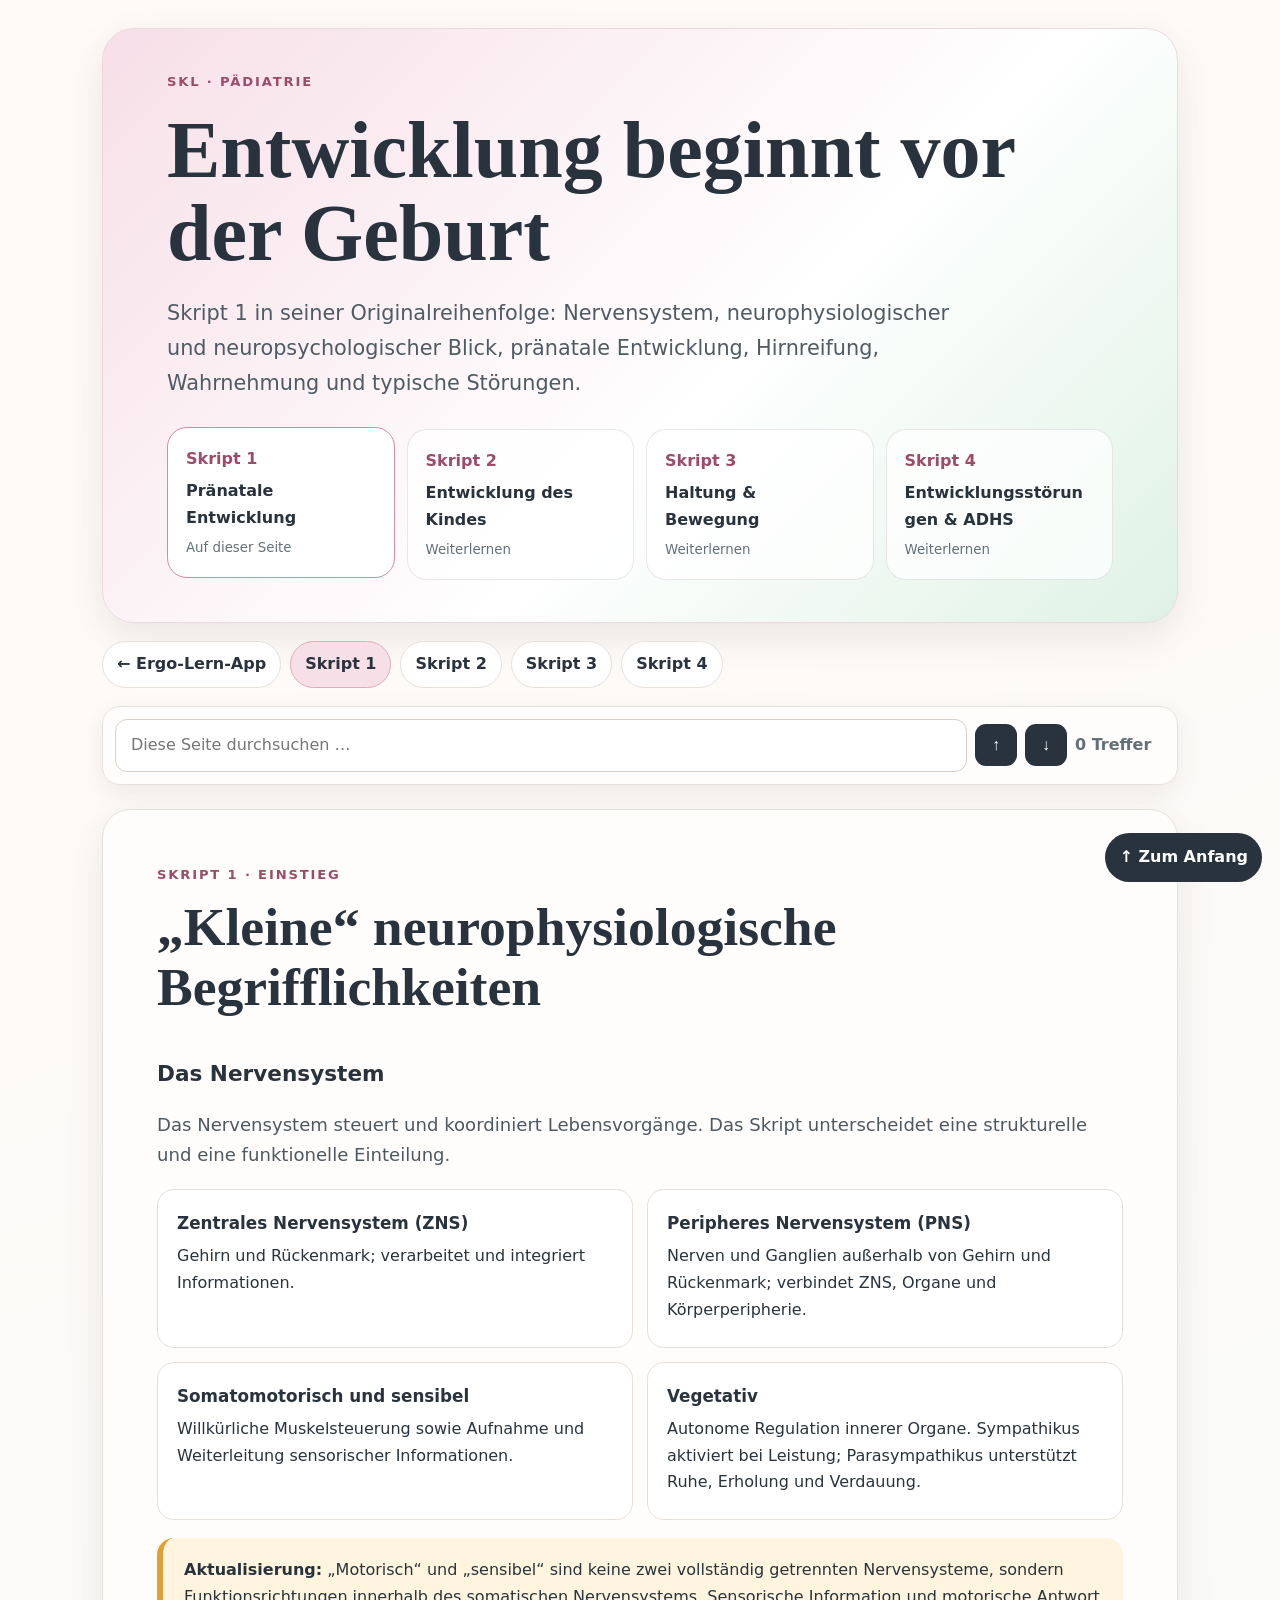
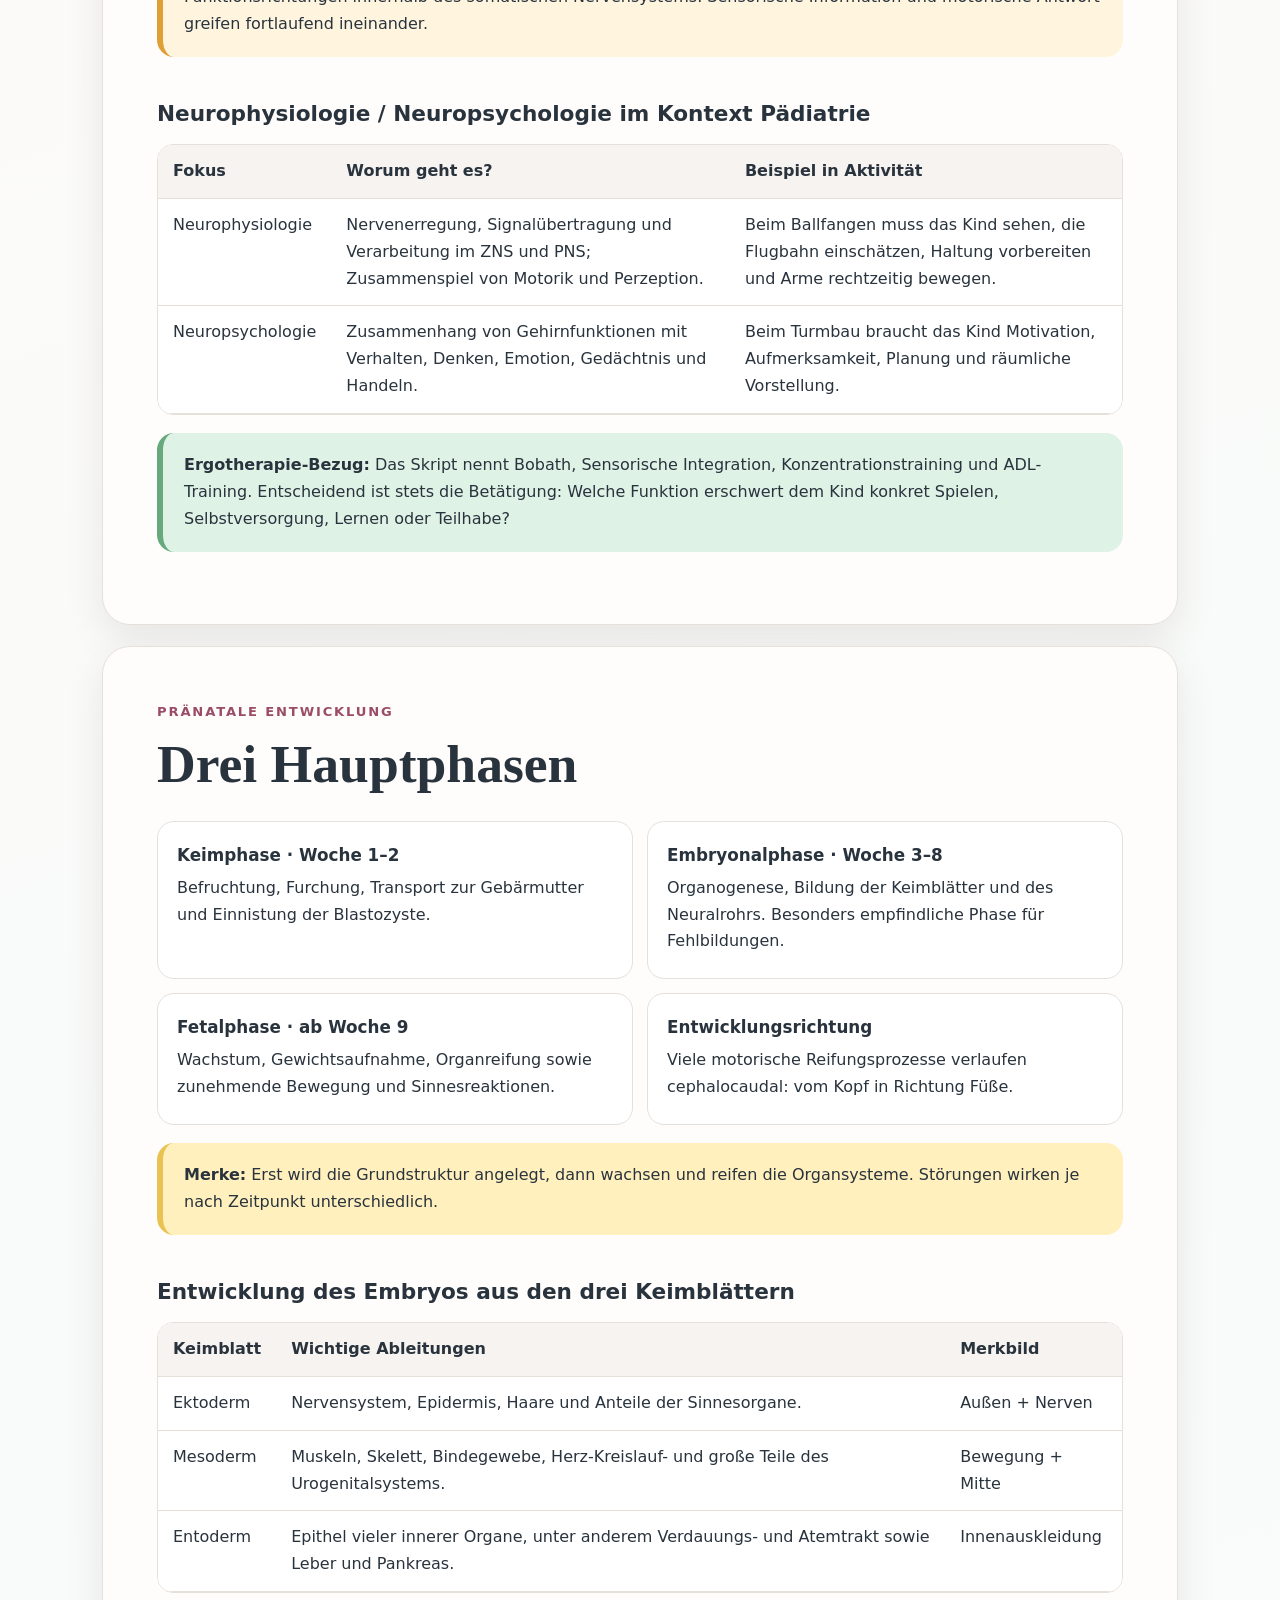
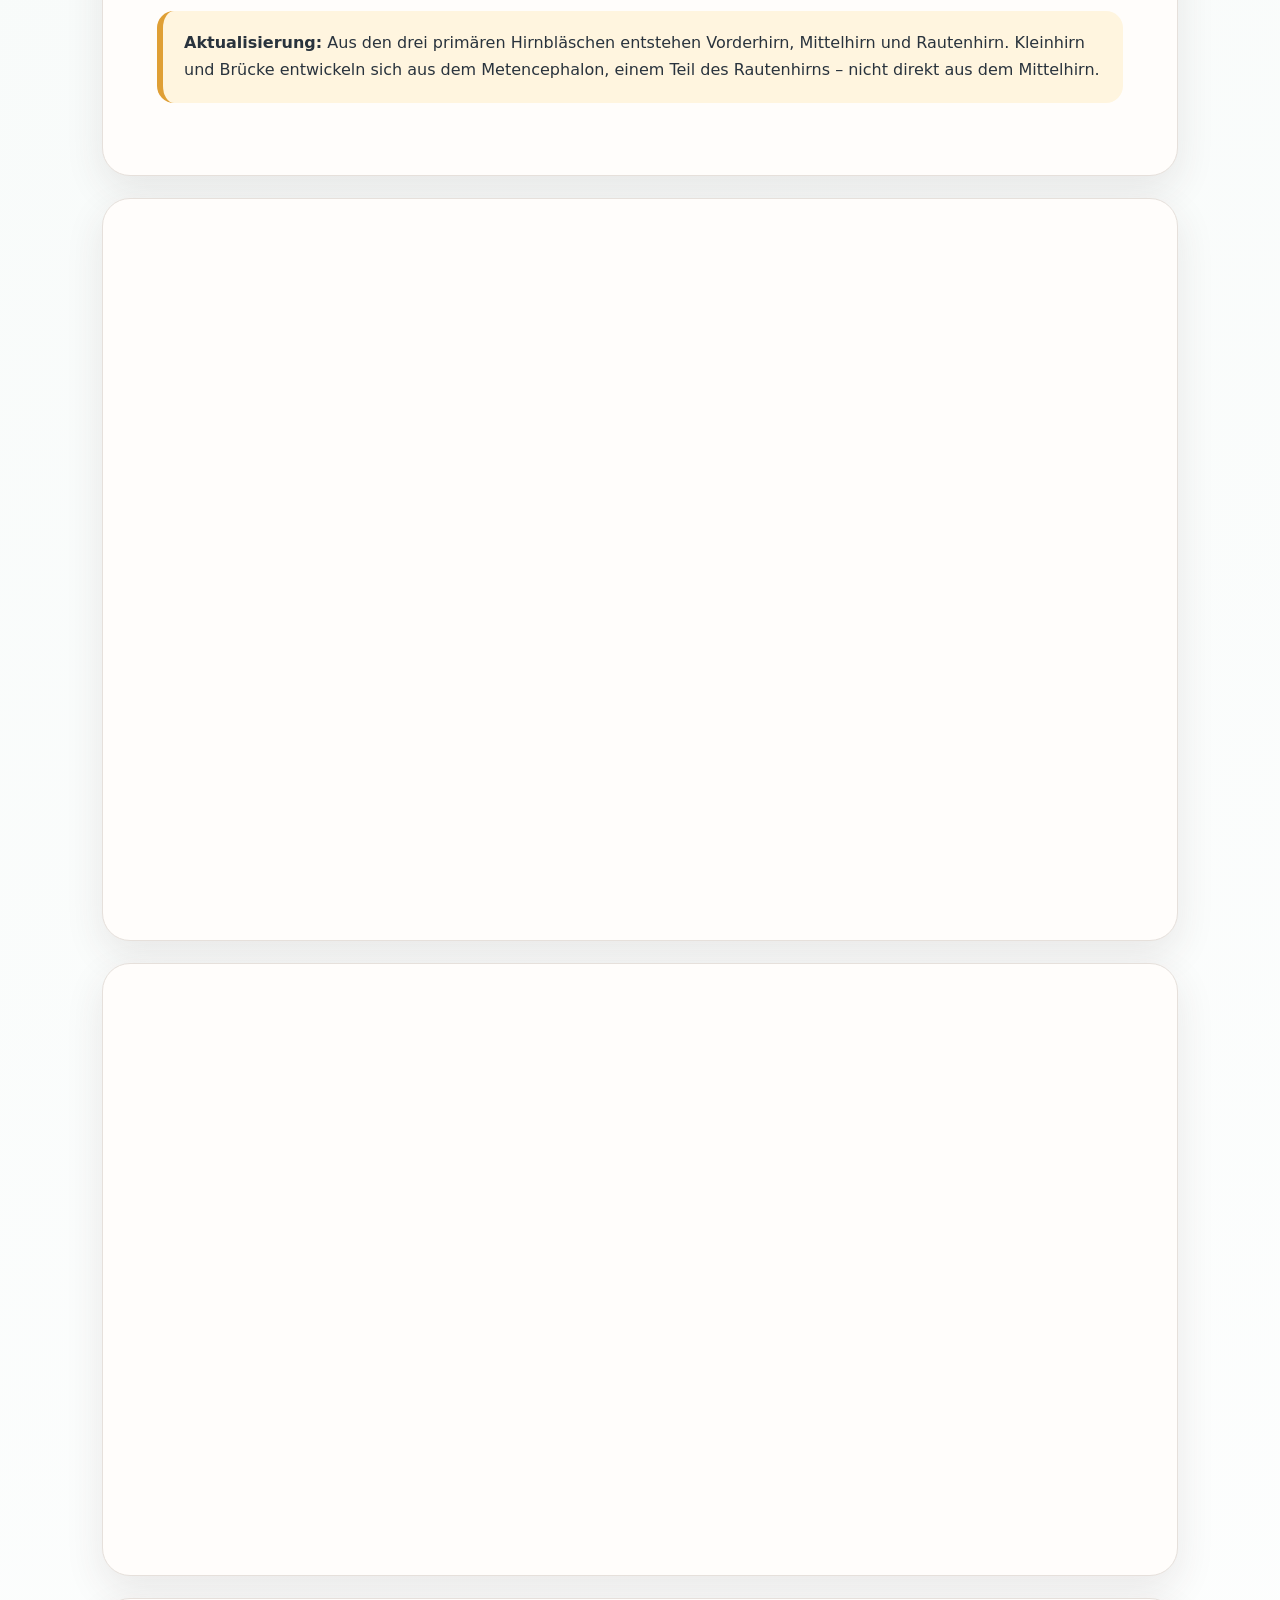
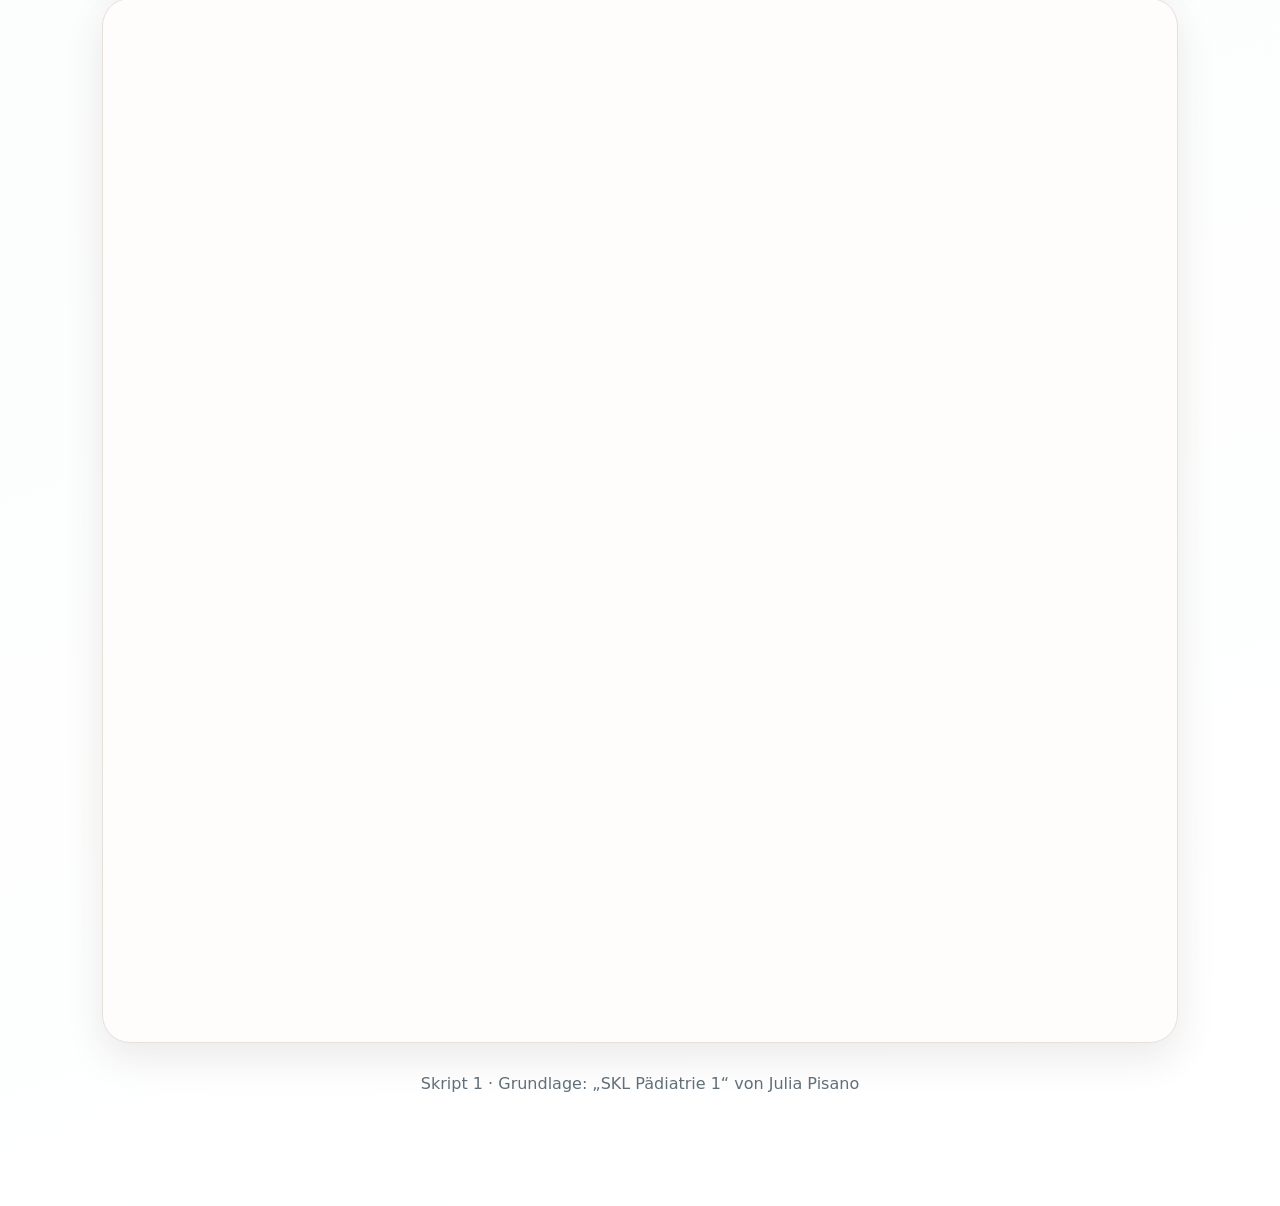
==== paediatrie-1.html @ 7f3903ef "Add files via upload" ====
<!doctype html><html lang="de"><head><meta charset="utf-8"><meta name="viewport" content="width=device-width,initial-scale=1"><title>SKL – Pädiatrie · Skript 1</title><link rel="stylesheet" href="paediatrie.css"></head><body id="anfang"><div class="shell">
<header class="hero"><div class="eyebrow">SKL · Pädiatrie</div><h1>Entwicklung beginnt vor der Geburt</h1><p class="lead">Skript 1 in seiner Originalreihenfolge: Nervensystem, neurophysiologischer und neuropsychologischer Blick, pränatale Entwicklung, Hirnreifung, Wahrnehmung und typische Störungen.</p><div class="course-map"><a class="part-card active" href="paediatrie-1.html"><span>Skript 1</span><strong>Pränatale Entwicklung</strong><small>Auf dieser Seite</small></a><a class="part-card" href="paediatrie-2.html"><span>Skript 2</span><strong>Entwicklung des Kindes</strong><small>Weiterlernen</small></a><a class="part-card" href="paediatrie-3.html"><span>Skript 3</span><strong>Haltung & Bewegung</strong><small>Weiterlernen</small></a><a class="part-card" href="paediatrie-4.html"><span>Skript 4</span><strong>Entwicklungsstörungen & ADHS</strong><small>Weiterlernen</small></a></div></header>
<nav class="page-switcher"><a href="index.html#lernplattform">← Ergo-Lern-App</a><a aria-current="page" href="paediatrie-1.html">Skript 1</a><a href="paediatrie-2.html">Skript 2</a><a href="paediatrie-3.html">Skript 3</a><a href="paediatrie-4.html">Skript 4</a></nav><div class="search-panel" role="search"><input class="course-search" type="search" placeholder="Diese Seite durchsuchen …" aria-label="Skript 1 durchsuchen"><button class="search-prev" type="button" title="Vorheriger Treffer">↑</button><button class="search-next" type="button" title="Nächster Treffer">↓</button><span class="search-count" aria-live="polite">0 Treffer</span></div>
<main>
<section class="chapter" id="nervensystem"><div class="eyebrow">Skript 1 · Einstieg</div><h2>„Kleine“ neurophysiologische Begrifflichkeiten</h2><h3>Das Nervensystem</h3><p class="intro">Das Nervensystem steuert und koordiniert Lebensvorgänge. Das Skript unterscheidet eine strukturelle und eine funktionelle Einteilung.</p><div class="grid"><div class="card"><h4>Zentrales Nervensystem (ZNS)</h4><p>Gehirn und Rückenmark; verarbeitet und integriert Informationen.</p></div><div class="card"><h4>Peripheres Nervensystem (PNS)</h4><p>Nerven und Ganglien außerhalb von Gehirn und Rückenmark; verbindet ZNS, Organe und Körperperipherie.</p></div><div class="card"><h4>Somatomotorisch und sensibel</h4><p>Willkürliche Muskelsteuerung sowie Aufnahme und Weiterleitung sensorischer Informationen.</p></div><div class="card"><h4>Vegetativ</h4><p>Autonome Regulation innerer Organe. Sympathikus aktiviert bei Leistung; Parasympathikus unterstützt Ruhe, Erholung und Verdauung.</p></div></div><div class="update"><strong>Aktualisierung:</strong> „Motorisch“ und „sensibel“ sind keine zwei vollständig getrennten Nervensysteme, sondern Funktionsrichtungen innerhalb des somatischen Nervensystems. Sensorische Information und motorische Antwort greifen fortlaufend ineinander.</div>
<h3>Neurophysiologie / Neuropsychologie im Kontext Pädiatrie</h3><div class="table-wrap"><table><thead><tr><th>Fokus</th><th>Worum geht es?</th><th>Beispiel in Aktivität</th></tr></thead><tbody><tr><td>Neurophysiologie</td><td>Nervenerregung, Signalübertragung und Verarbeitung im ZNS und PNS; Zusammenspiel von Motorik und Perzeption.</td><td>Beim Ballfangen muss das Kind sehen, die Flugbahn einschätzen, Haltung vorbereiten und Arme rechtzeitig bewegen.</td></tr><tr><td>Neuropsychologie</td><td>Zusammenhang von Gehirnfunktionen mit Verhalten, Denken, Emotion, Gedächtnis und Handeln.</td><td>Beim Turmbau braucht das Kind Motivation, Aufmerksamkeit, Planung und räumliche Vorstellung.</td></tr></tbody></table></div><div class="ergo callout"><strong>Ergotherapie-Bezug:</strong> Das Skript nennt Bobath, Sensorische Integration, Konzentrationstraining und ADL-Training. Entscheidend ist stets die Betätigung: Welche Funktion erschwert dem Kind konkret Spielen, Selbstversorgung, Lernen oder Teilhabe?</div></section>
<section class="chapter" id="praenatal"><div class="eyebrow">Pränatale Entwicklung</div><h2>Drei Hauptphasen</h2><div class="grid"><div class="card"><h4>Keimphase · Woche 1–2</h4><p>Befruchtung, Furchung, Transport zur Gebärmutter und Einnistung der Blastozyste.</p></div><div class="card"><h4>Embryonalphase · Woche 3–8</h4><p>Organogenese, Bildung der Keimblätter und des Neuralrohrs. Besonders empfindliche Phase für Fehlbildungen.</p></div><div class="card"><h4>Fetalphase · ab Woche 9</h4><p>Wachstum, Gewichtsaufnahme, Organreifung sowie zunehmende Bewegung und Sinnesreaktionen.</p></div><div class="card"><h4>Entwicklungsrichtung</h4><p>Viele motorische Reifungsprozesse verlaufen cephalocaudal: vom Kopf in Richtung Füße.</p></div></div><div class="callout"><strong>Merke:</strong> Erst wird die Grundstruktur angelegt, dann wachsen und reifen die Organsysteme. Störungen wirken je nach Zeitpunkt unterschiedlich.</div><h3>Entwicklung des Embryos aus den drei Keimblättern</h3><div class="table-wrap"><table><thead><tr><th>Keimblatt</th><th>Wichtige Ableitungen</th><th>Merkbild</th></tr></thead><tbody><tr><td>Ektoderm</td><td>Nervensystem, Epidermis, Haare und Anteile der Sinnesorgane.</td><td>Außen + Nerven</td></tr><tr><td>Mesoderm</td><td>Muskeln, Skelett, Bindegewebe, Herz-Kreislauf- und große Teile des Urogenitalsystems.</td><td>Bewegung + Mitte</td></tr><tr><td>Entoderm</td><td>Epithel vieler innerer Organe, unter anderem Verdauungs- und Atemtrakt sowie Leber und Pankreas.</td><td>Innenauskleidung</td></tr></tbody></table></div><div class="update"><strong>Aktualisierung:</strong> Aus den drei primären Hirnbläschen entstehen Vorderhirn, Mittelhirn und Rautenhirn. Kleinhirn und Brücke entwickeln sich aus dem Metencephalon, einem Teil des Rautenhirns – nicht direkt aus dem Mittelhirn.</div></section>
<section class="chapter" id="hirnreifung"><div class="eyebrow">Bedeutung der pränatalen Hirnreifung</div><h2>Zunahme, Auswahl und Vernetzung</h2><p class="intro">Das Skript ordnet die Hirnreifung als Zunahme, Auslese und Abnahme. Lernfreundlich lässt sich die Kette so lesen:</p><div class="flow"><div class="step">Neurogenese</div><div class="step">Migration</div><div class="step">Differenzierung</div><div class="step">Synapsenbildung</div><div class="step">Myelinisierung</div><div class="step">Pruning</div></div><p>Viele Nervenzellen entstehen, wandern an ihren Zielort, spezialisieren sich und bilden Netzwerke. Häufig genutzte Verbindungen werden stabilisiert; andere werden im Verlauf reduziert. Myelinisierung beschleunigt die Signalweiterleitung und reicht weit über die Geburt hinaus.</p><div class="update"><strong>Aktualisierung:</strong> „Das Gehirn schneidet alles weg, was nicht genutzt wird“ ist zu absolut. Pruning ist ein biologisch gesteuerter, erfahrungsabhängig mitgeprägter Umbau. Neurogenese ist zudem nicht schlicht in der 18. Schwangerschaftswoche beendet, und die Reifung vieler Netzwerke setzt sich nach der Geburt fort.</div><div class="extra"><strong>Zusatzwissen:</strong> Pränatale Sinnesreize sind normaler Teil der Entwicklung. Aus einzelnen Reizbedingungen im Mutterleib lassen sich jedoch nicht direkt spätere Gleichgewichts- oder Geräuschstörungen vorhersagen. Entwicklung ist multifaktoriell.</div></section>
<section class="chapter" id="wahrnehmung"><div class="eyebrow">Pränatale Wahrnehmung und Lernen</div><h2>Spüren, bewegen, lernen</h2><p>Motorik und Sensorik stehen schon vor der Geburt in Wechselwirkung. Föten reagieren auf Berührung, Bewegung und akustische Reize. Habituation – die abnehmende Reaktion auf einen wiederholten, bedeutungslosen Reiz – ist ein einfacher Hinweis auf pränatales Lernen.</p><div class="grid"><div class="card"><h4>Implizites Lernen</h4><p>Erfahrungs- und Reaktionsmuster ohne bewusst abrufbare Erinnerung.</p></div><div class="card"><h4>Explizites Erinnern</h4><p>Bewusstes Erinnern von Fakten und Ereignissen; die dafür nötigen Systeme reifen erst später.</p></div></div><div class="update"><strong>Aktualisierung:</strong> Pränatales Lernen bedeutet nicht, dass Erwachsene autobiografische Erinnerungen an die Zeit im Mutterleib besitzen. Belegt sind vor allem einfache Lernformen und Wiedererkennungseffekte, keine bewusst abrufbaren Episoden.</div></section>
<section class="chapter" id="stoerungen"><div class="eyebrow">Typische Erkrankungen und Entwicklungsstörungen</div><h2>Störungen der pränatalen Phase</h2><div class="grid"><div class="card"><h4>Neuralrohrdefekte</h4><p>Zum Beispiel Spina bifida. Möglich sind Paresen, Sensibilitäts- und Blasen-/Darmfunktionsstörungen.</p></div><div class="card"><h4>Zerebrale Bewegungsstörungen</h4><p>Je nach Schädigung können spastische, dyskinetische oder ataktische Bewegungsmuster auftreten.</p></div><div class="card"><h4>Genetische Syndrome</h4><p>Das Skript nennt Trisomie 21 und Fragiles-X-Syndrom mit unterschiedlichen Entwicklungsprofilen.</p></div><div class="card"><h4>Fetale Alkoholspektrumstörung</h4><p>Alkoholexposition kann Wachstum, ZNS, Lernen, Verhalten und Alltagskompetenzen dauerhaft beeinträchtigen.</p></div></div><div class="ergo callout"><strong>Ergotherapie-Bezug:</strong> Ziele werden nicht aus der Diagnose allein abgeleitet. Beobachtet werden Selbstversorgung, Mobilität, Handfunktion, Spiel, Schule, Kommunikation, Umweltbarrieren und Familienziele.</div><div class="case"><strong>Fallbeispiel:</strong> Ein achtjähriges Kind mit Spina bifida kann den Rollstuhl sicher steuern, benötigt beim Toilettenmanagement und beim Organisieren der Schulmaterialien aber viel Hilfe.</div><div class="answer"><strong>Musterlösung:</strong> Relevante Betätigungen sind Selbstversorgung und Schule. Gemeinsam mit Kind und Familie werden konkrete Ziele vereinbart, Abläufe analysiert, erreichbare Teilhandlungen geübt und Umweltanpassungen bzw. Hilfsmittel erprobt. Vorhandene Mobilitätskompetenz ist eine Ressource.</div><div class="summary"><strong>Das musst du können:</strong> ZNS/PNS und Funktionsbereiche unterscheiden; Neurophysiologie und Neuropsychologie erklären; Keim-, Embryonal- und Fetalphase zuordnen; Keimblätter nennen; Grundprozesse der Hirnreifung und ergotherapeutische Folgen pränataler Störungen ableiten.</div></section>
</main><div class="footer">Skript 1 · Grundlage: „SKL Pädiatrie 1“ von Julia Pisano</div></div><a class="back-to-top" href="#anfang">↑ Zum Anfang</a><script src="paediatrie.js"></script></body></html>
---- paediatrie.css ----
:root{--ink:#29333d;--muted:#62707a;--paper:#fffdfb;--rose:#f7dfe8;--rose-strong:#d76c91;--mint:#dff2e6;--blue:#e1eff8;--yellow:#fff0bd;--lilac:#e9e1f5;--peach:#f9dfcf;--line:#e6e0db;--shadow:0 14px 38px rgba(66,53,45,.1)}
*{box-sizing:border-box}html{scroll-behavior:smooth;scroll-padding-top:118px;max-width:100%;overflow-x:hidden}body{margin:0;max-width:100%;overflow-x:hidden;color:var(--ink);background:linear-gradient(160deg,#fffaf7 0,#f8fbfa 48%,#fff 100%);font-family:Inter,ui-rounded,"SF Pro Rounded",system-ui,-apple-system,sans-serif;line-height:1.68}a{color:inherit}.shell{width:100%;max-width:1120px;margin:auto;padding:28px 22px 80px}.hero{min-width:0;padding:42px clamp(24px,5vw,64px);border:1px solid #ead9df;border-radius:32px;background:linear-gradient(135deg,var(--rose),#fff 58%,var(--mint));box-shadow:var(--shadow)}.eyebrow{font-size:.82rem;text-transform:uppercase;letter-spacing:.14em;font-weight:850;color:#9a4c68}.hero h1{overflow-wrap:anywhere;font-family:Georgia,serif;font-size:clamp(2.35rem,7vw,5rem);line-height:1.04;margin:.2em 0}.lead{font-size:clamp(1.05rem,2vw,1.3rem);max-width:800px;color:#4f5b64}.course-map{display:grid;grid-template-columns:repeat(4,minmax(0,1fr));gap:12px;margin-top:28px}.part-card{min-width:0;overflow-wrap:anywhere;display:flex;flex-direction:column;gap:5px;min-height:144px;padding:18px;border:1px solid rgba(95,70,80,.13);border-radius:20px;background:rgba(255,255,255,.72);text-decoration:none;transition:.2s}.part-card:hover,.part-card.active{transform:translateY(-2px);border-color:#cf8ca4;background:#fff}.part-card span{font-weight:850;color:#9a4c68}.part-card small{margin-top:auto;color:var(--muted)}.page-switcher{display:flex;gap:9px;flex-wrap:wrap;margin:18px 0}.page-switcher a,.home-link{padding:9px 14px;border:1px solid var(--line);border-radius:999px;background:#fff;text-decoration:none;font-weight:750}.page-switcher a[aria-current=page]{background:var(--rose);border-color:#e3aabc}.search-panel{position:sticky;top:8px;z-index:5;display:flex;align-items:center;gap:8px;flex-wrap:wrap;padding:12px;margin:16px 0 24px;border:1px solid var(--line);border-radius:18px;background:rgba(255,253,251,.94);box-shadow:0 8px 24px rgba(48,41,36,.08);backdrop-filter:blur(12px)}.course-search{flex:1;min-width:220px;padding:12px 15px;border:1px solid #d7cec7;border-radius:12px;font:inherit;background:#fff}.search-panel button{width:42px;height:42px;border:0;border-radius:11px;background:var(--ink);color:#fff;font-size:1rem}.search-panel button:disabled{opacity:.35}.search-count{min-width:90px;font-weight:750;color:var(--muted)}main{display:grid;gap:22px;min-width:0}.chapter{min-width:0;padding:clamp(23px,5vw,54px);border:1px solid var(--line);border-radius:28px;background:var(--paper);box-shadow:var(--shadow);content-visibility:auto;contain-intrinsic-size:700px}.chapter h2{overflow-wrap:anywhere;font-family:Georgia,serif;font-size:clamp(2rem,5vw,3.35rem);line-height:1.12;margin:.2em 0 .5em}.chapter h3{font-size:1.35rem;margin:1.8em 0 .55em}.chapter h4{font-size:1.05rem;margin:0 0 .35em}.intro{font-size:1.13rem;color:#4d5962}.grid{display:grid;grid-template-columns:repeat(2,minmax(0,1fr));gap:14px}.card{min-width:0;padding:19px;border:1px solid var(--line);border-radius:17px;background:#fff}.card p,.card ul{margin:.25em 0}.callout,.case,.answer,.summary,.update,.extra{margin:18px 0;padding:19px 21px;border-radius:17px;border-left:6px solid}.callout{background:var(--yellow);border-color:#e9c352}.ergo{background:var(--mint);border-color:#65a97d}.update{background:#fff5df;border-color:#df9f35}.extra{background:var(--lilac);border-color:#8b69b5}.case{background:var(--blue);border-color:#6f9fbe}.answer{background:#fff;border-color:#8095a3}.summary{background:var(--rose);border-color:var(--rose-strong)}.table-wrap{max-width:100%;overflow-x:auto;border:1px solid var(--line);border-radius:16px}table{width:100%;border-collapse:collapse;background:#fff}th,td{padding:13px 15px;text-align:left;vertical-align:top;border-bottom:1px solid var(--line)}th{background:#f7f3f0}.flow{display:flex;gap:8px;flex-wrap:wrap}.step{padding:10px 13px;border-radius:12px;background:var(--blue);font-weight:800}.term{font-weight:850;color:#88445c}mark.search-hit{background:#ffdc65;border-radius:3px}mark.search-hit.current{outline:3px solid #c56285}.footer{text-align:center;color:var(--muted);padding:28px}.back-to-top{position:fixed;right:18px;bottom:18px;padding:11px 14px;border-radius:999px;background:var(--ink);color:#fff;text-decoration:none;font-weight:800}
@media(max-width:760px){.shell{padding:14px 12px 70px}.hero{padding:28px 20px;border-radius:24px}.course-map{grid-template-columns:1fr 1fr}.chapter{border-radius:22px}.grid{grid-template-columns:1fr}.search-panel{top:4px}.course-search{flex-basis:100%;order:2}.search-count{order:3}.page-switcher a{flex:1;text-align:center}.back-to-top{font-size:.86rem}.table-wrap{margin-inline:-8px}}
@media(max-width:430px){.course-map{grid-template-columns:1fr}.part-card{min-height:auto}.hero h1{font-size:2.12rem;hyphens:auto;overflow-wrap:normal}}
@media print{.search-panel,.page-switcher,.back-to-top{display:none}.chapter{box-shadow:none;break-inside:avoid}}
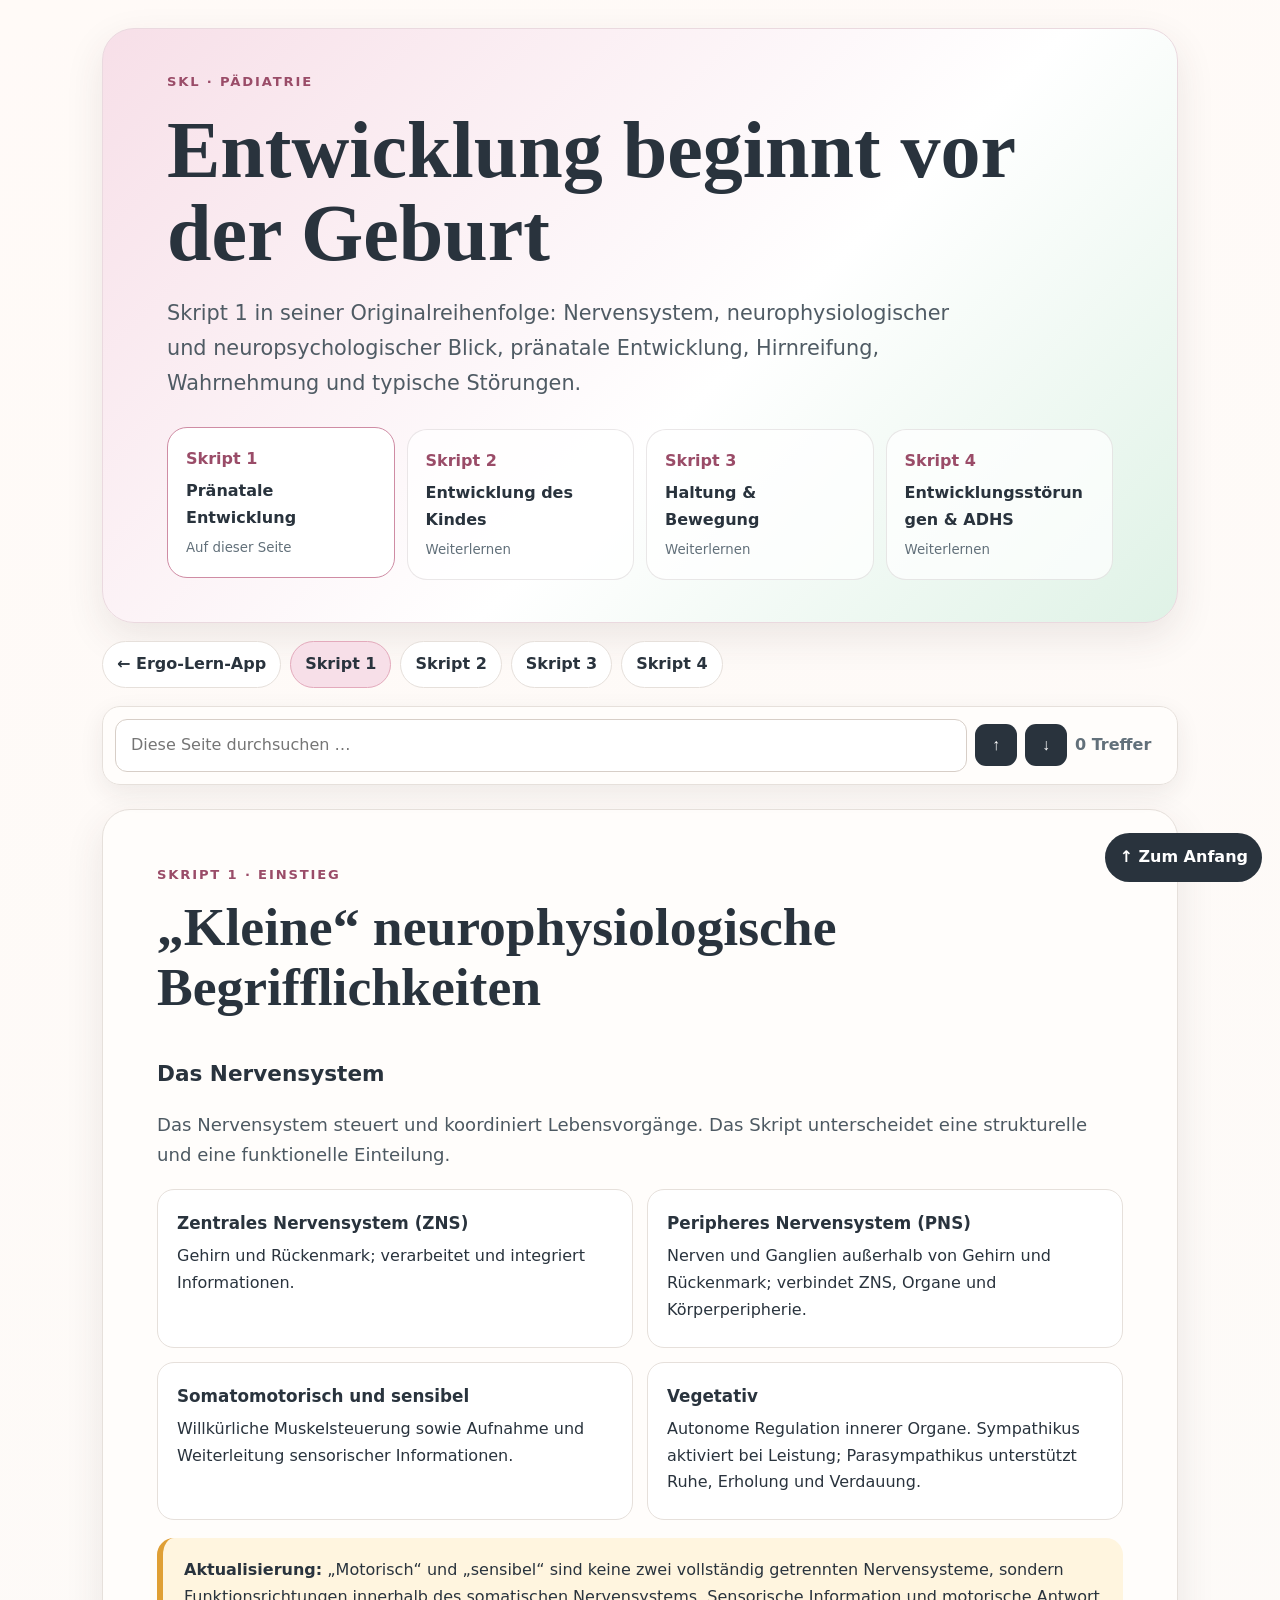
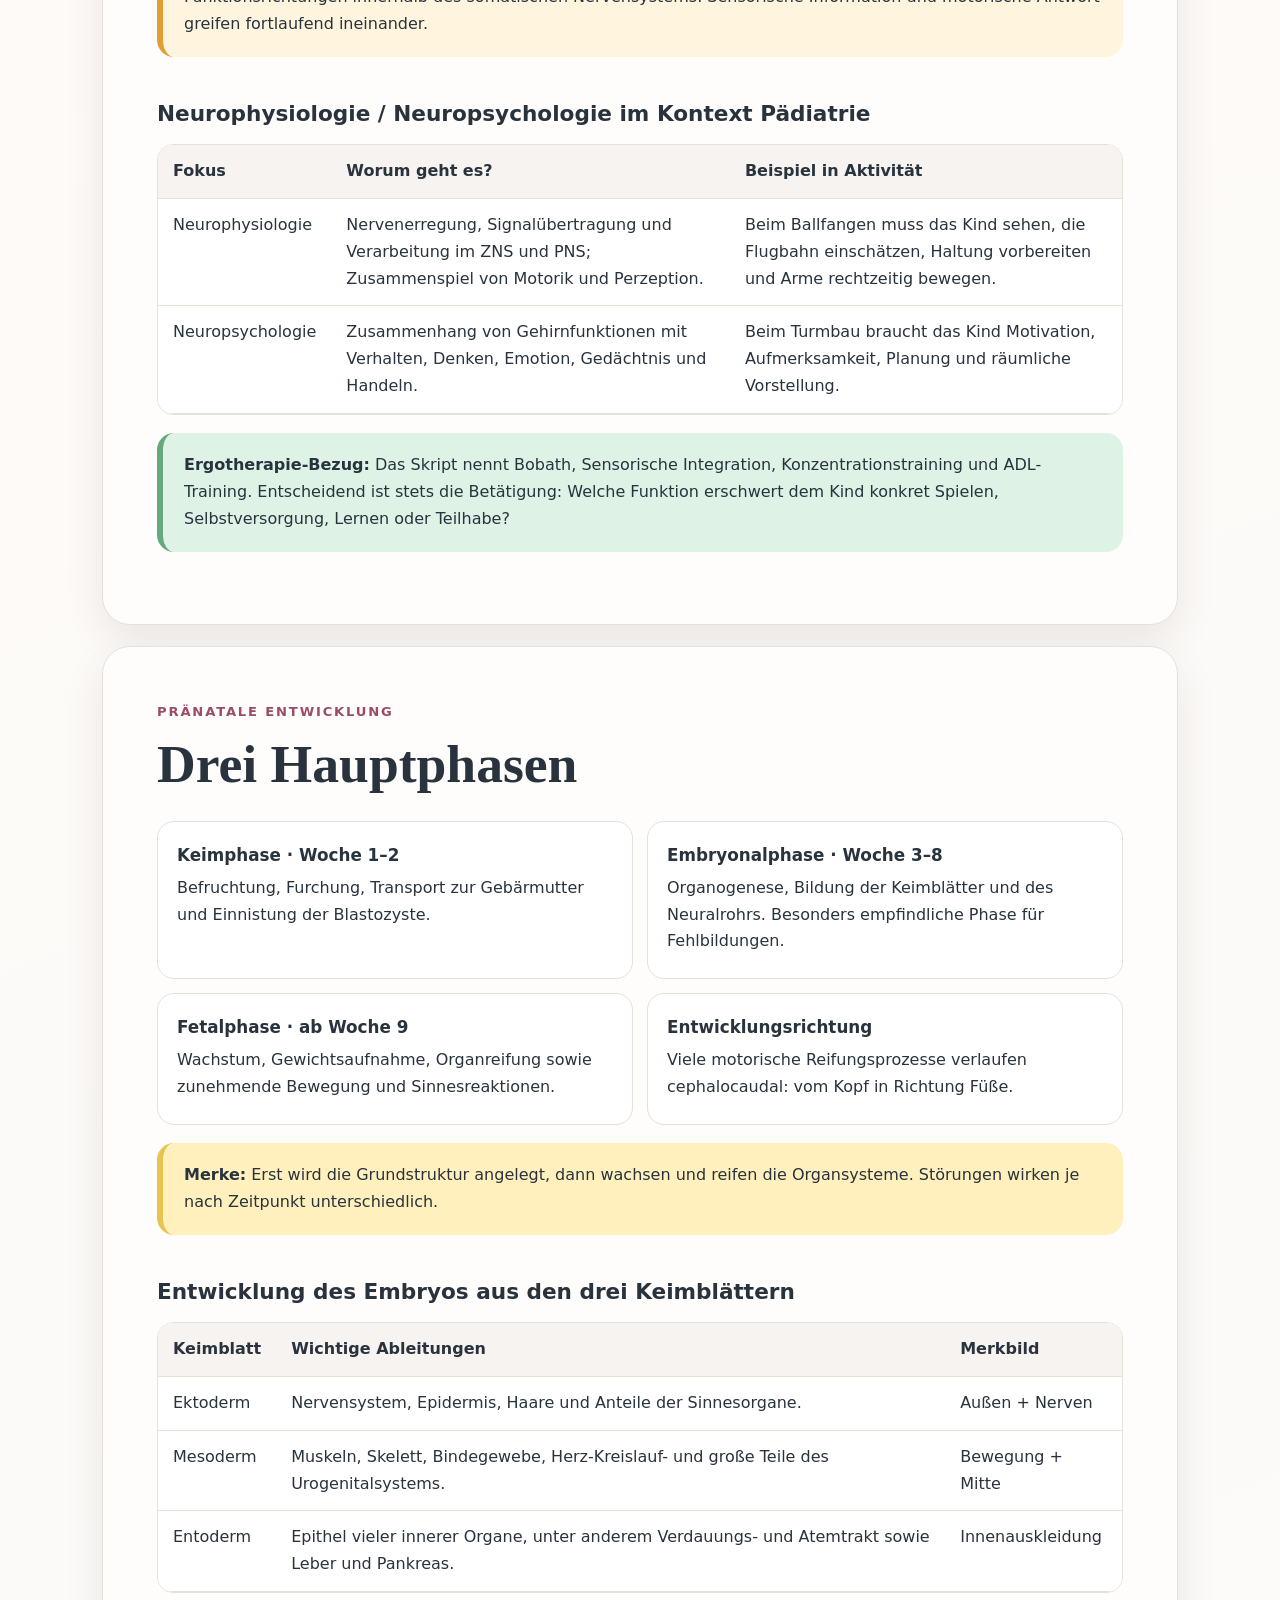
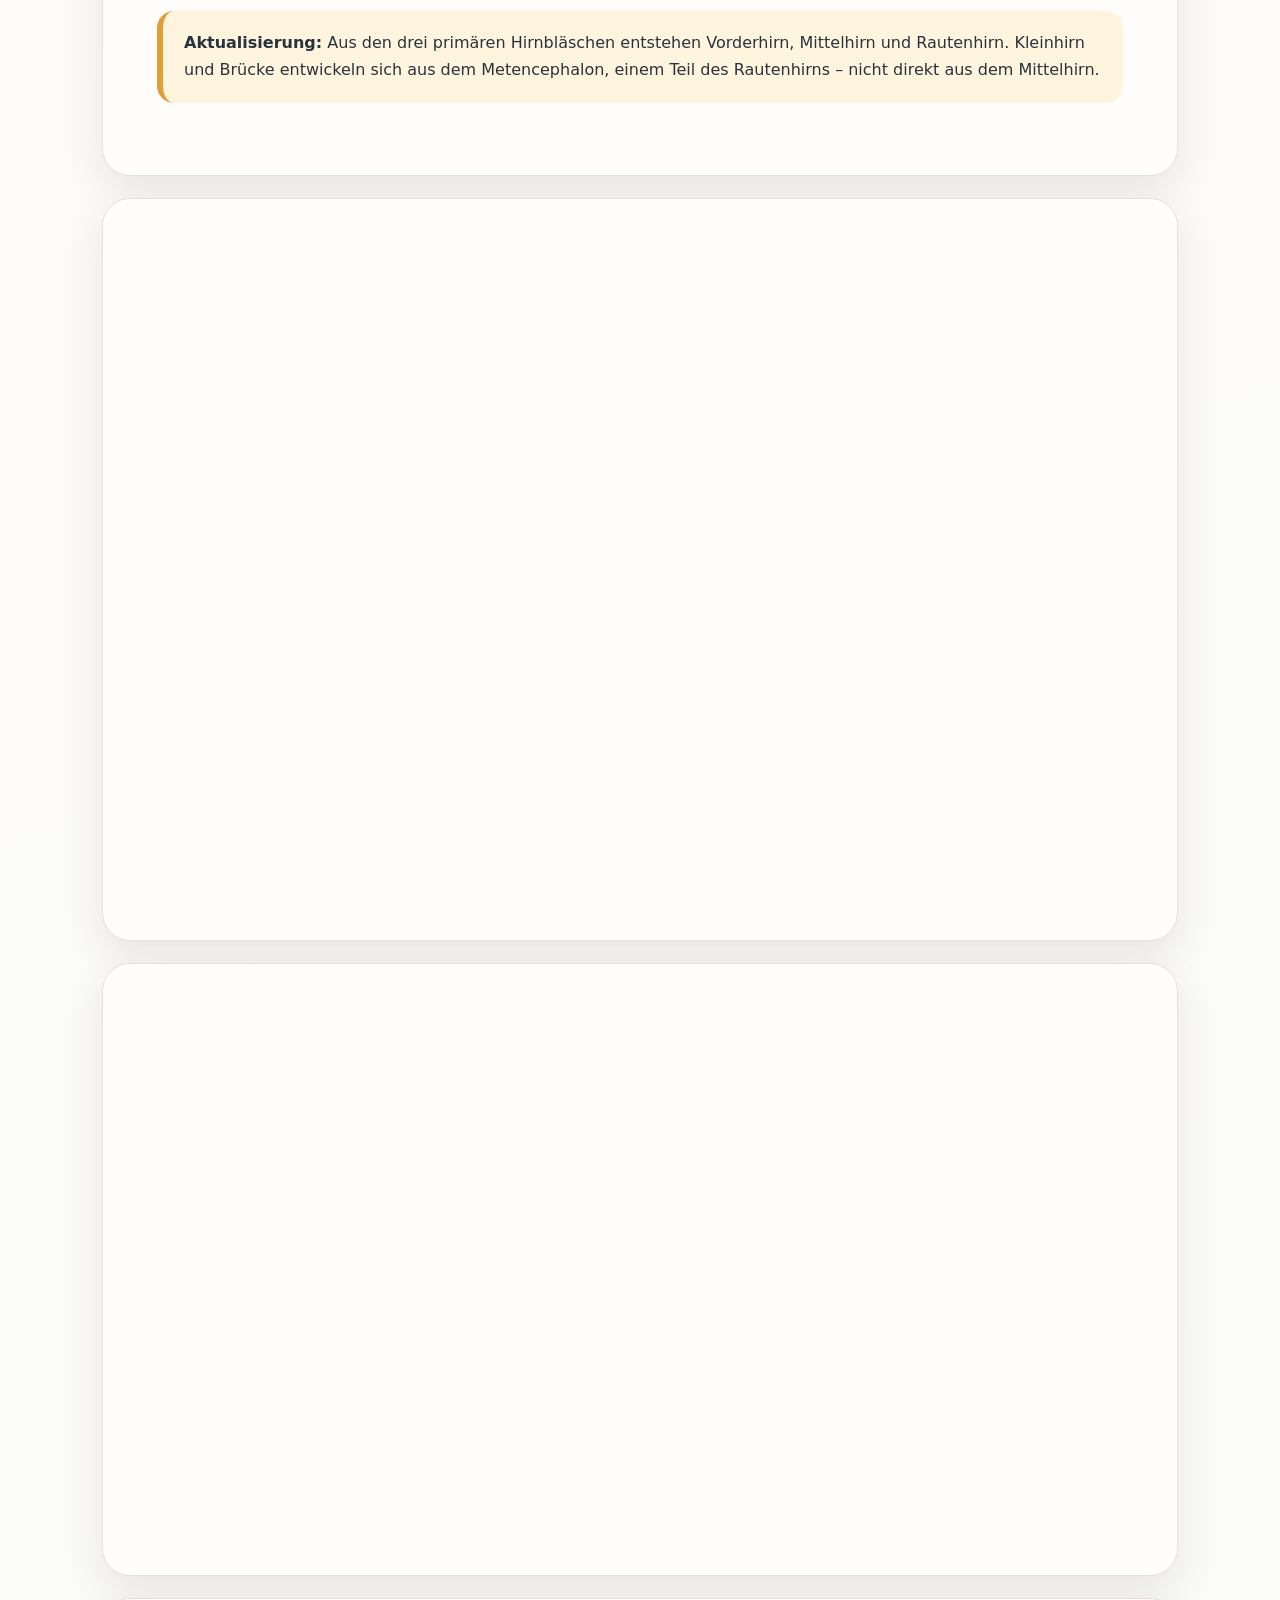
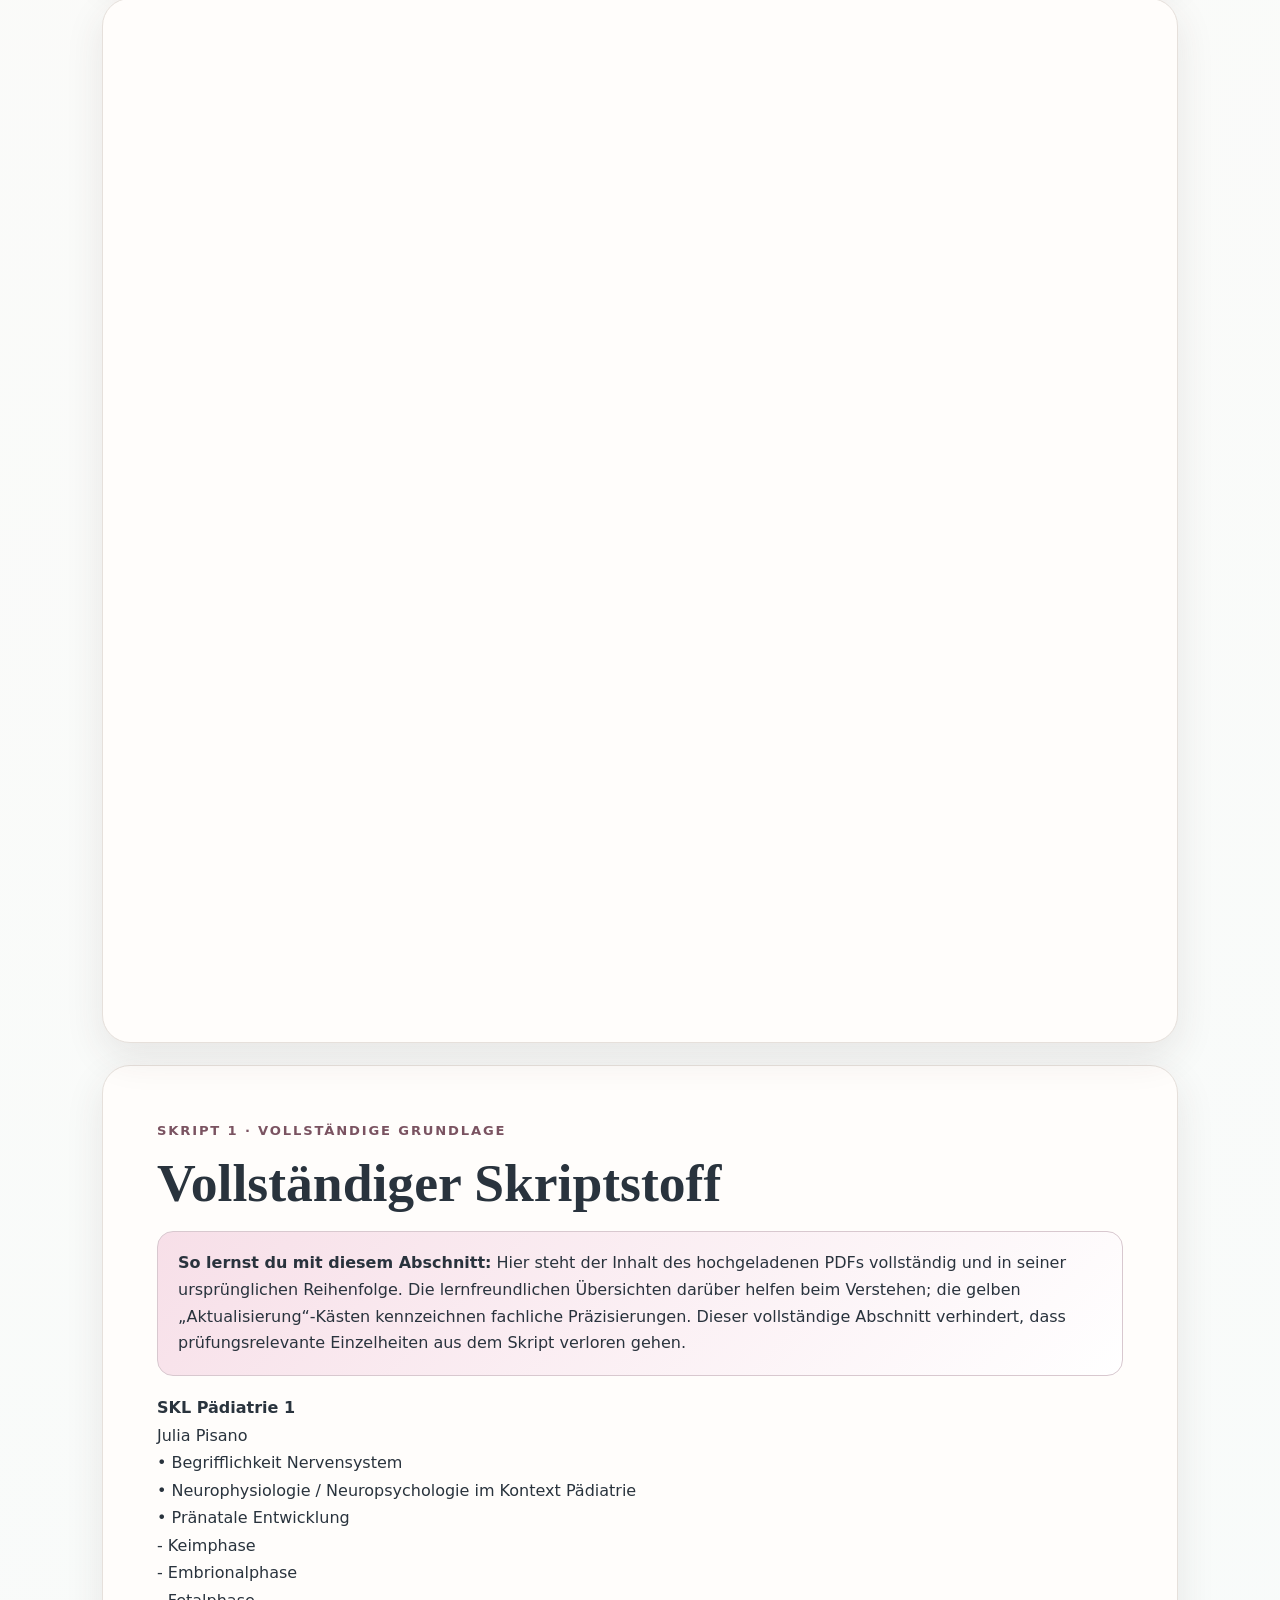
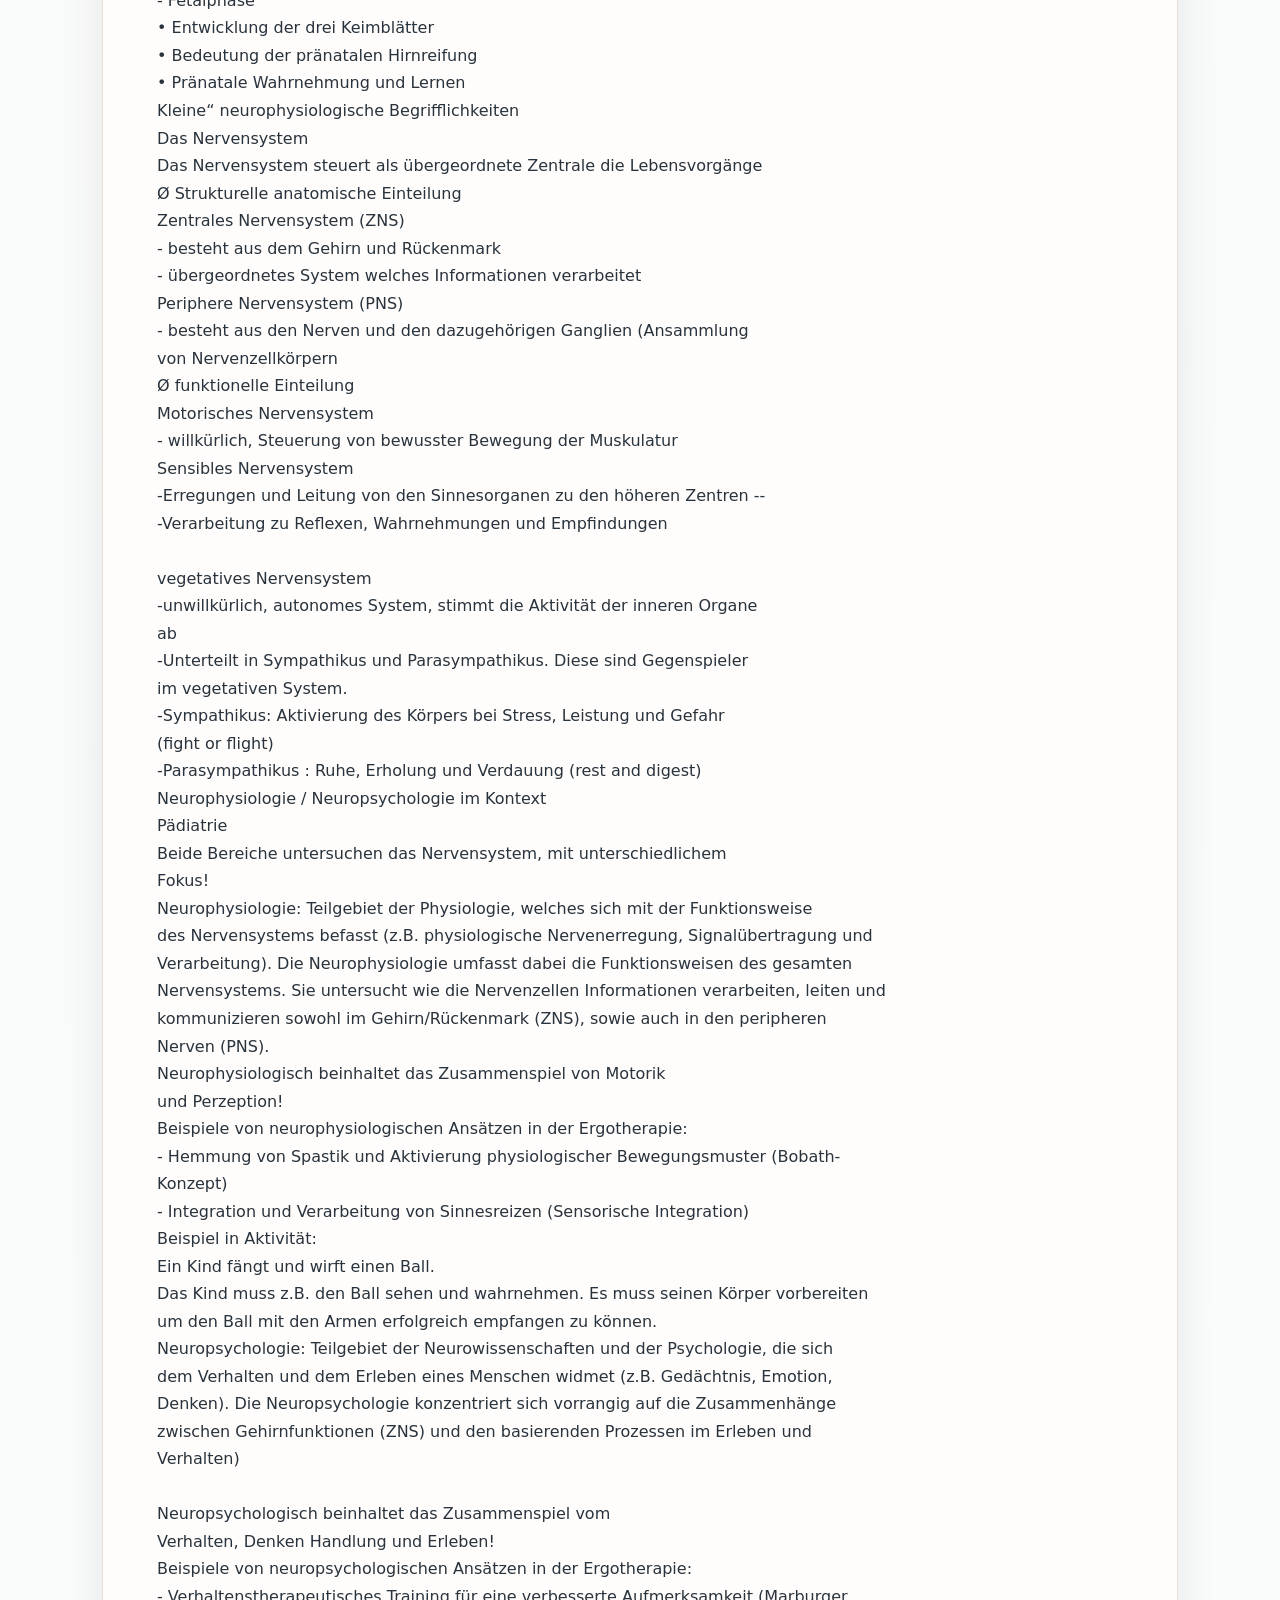
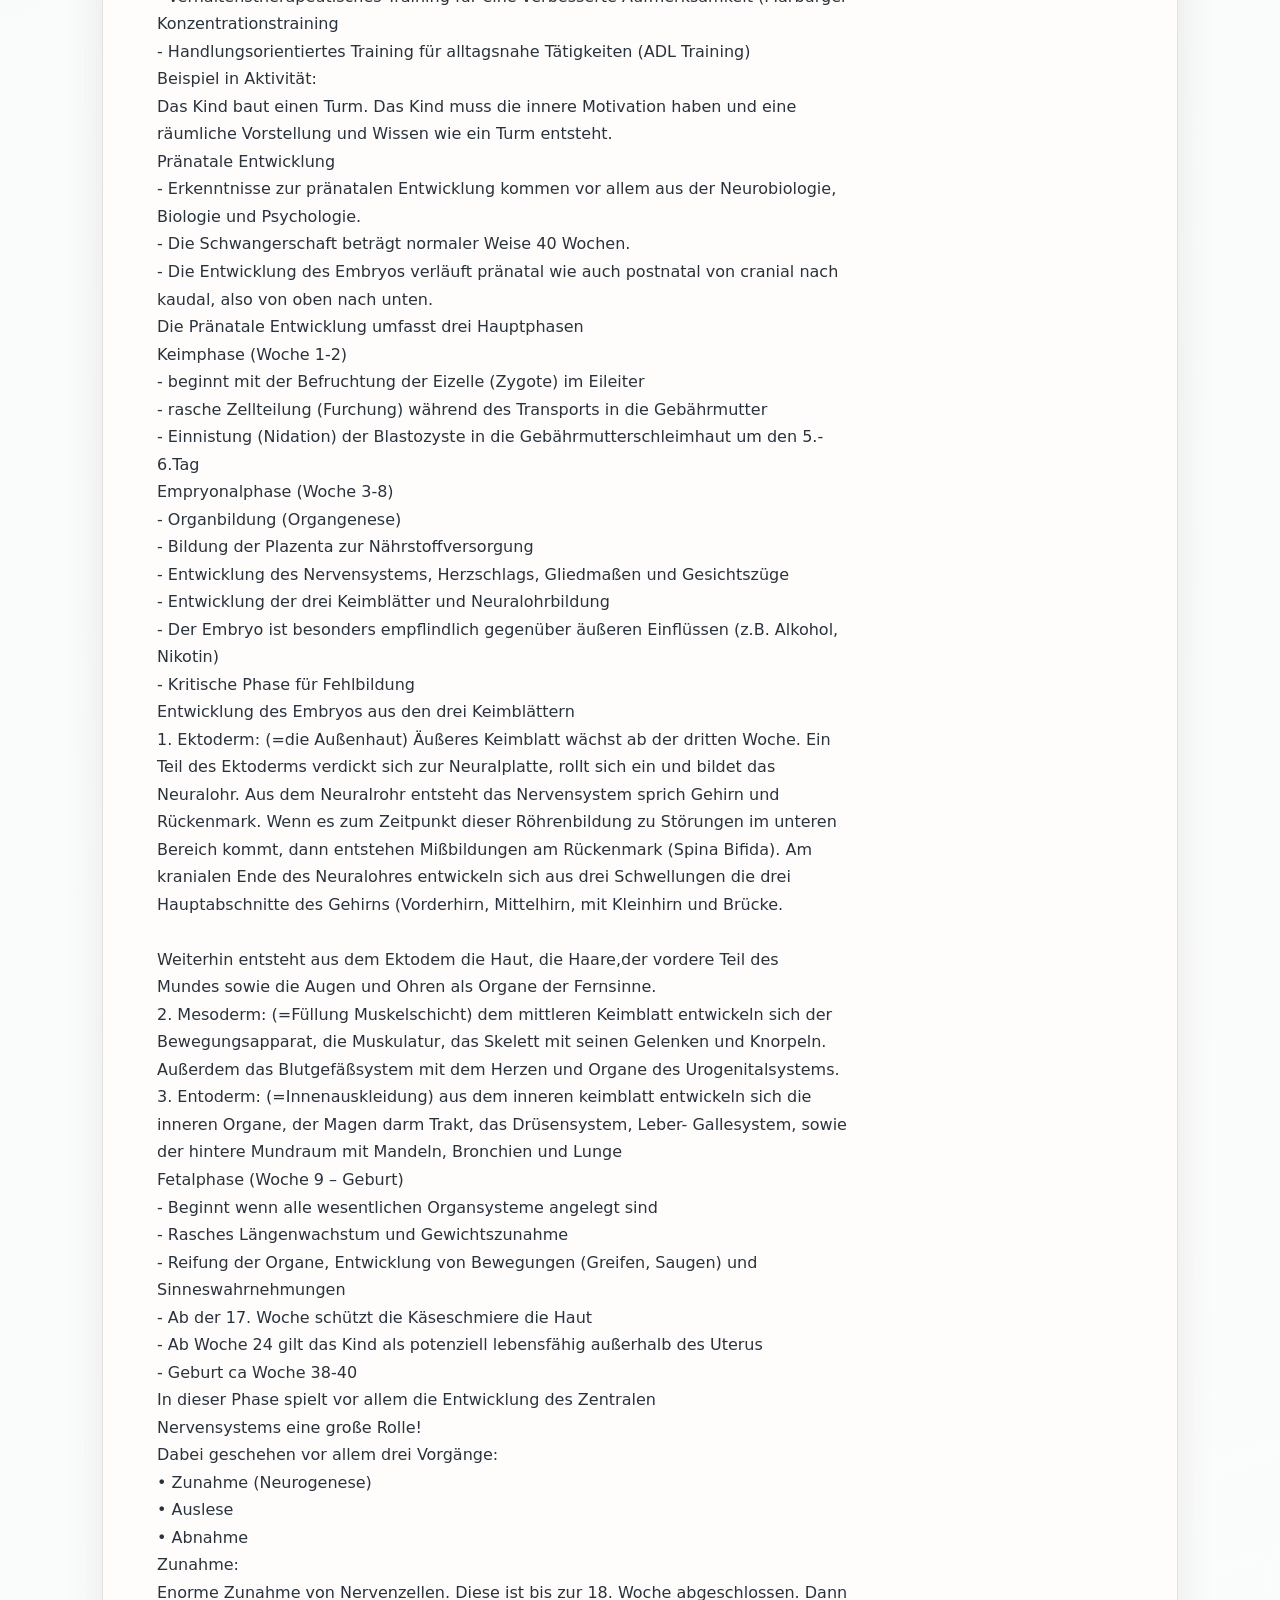
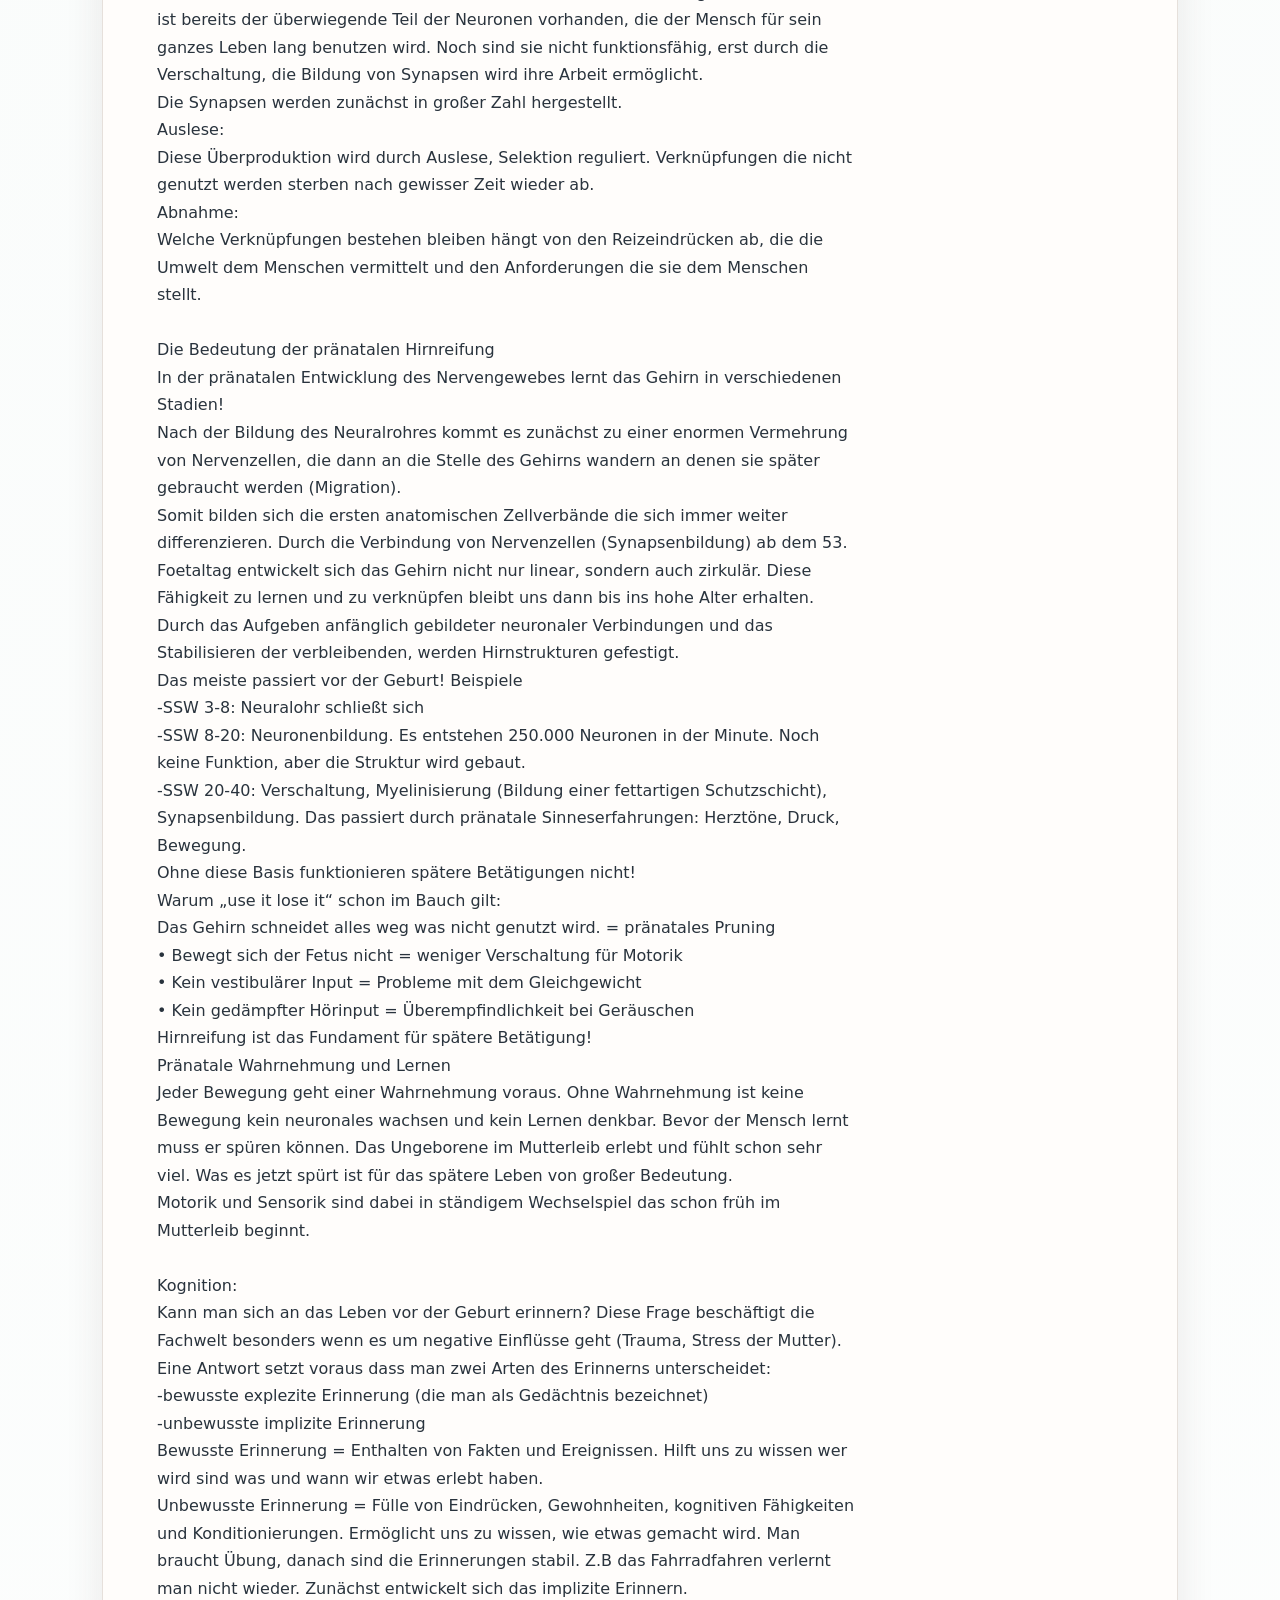
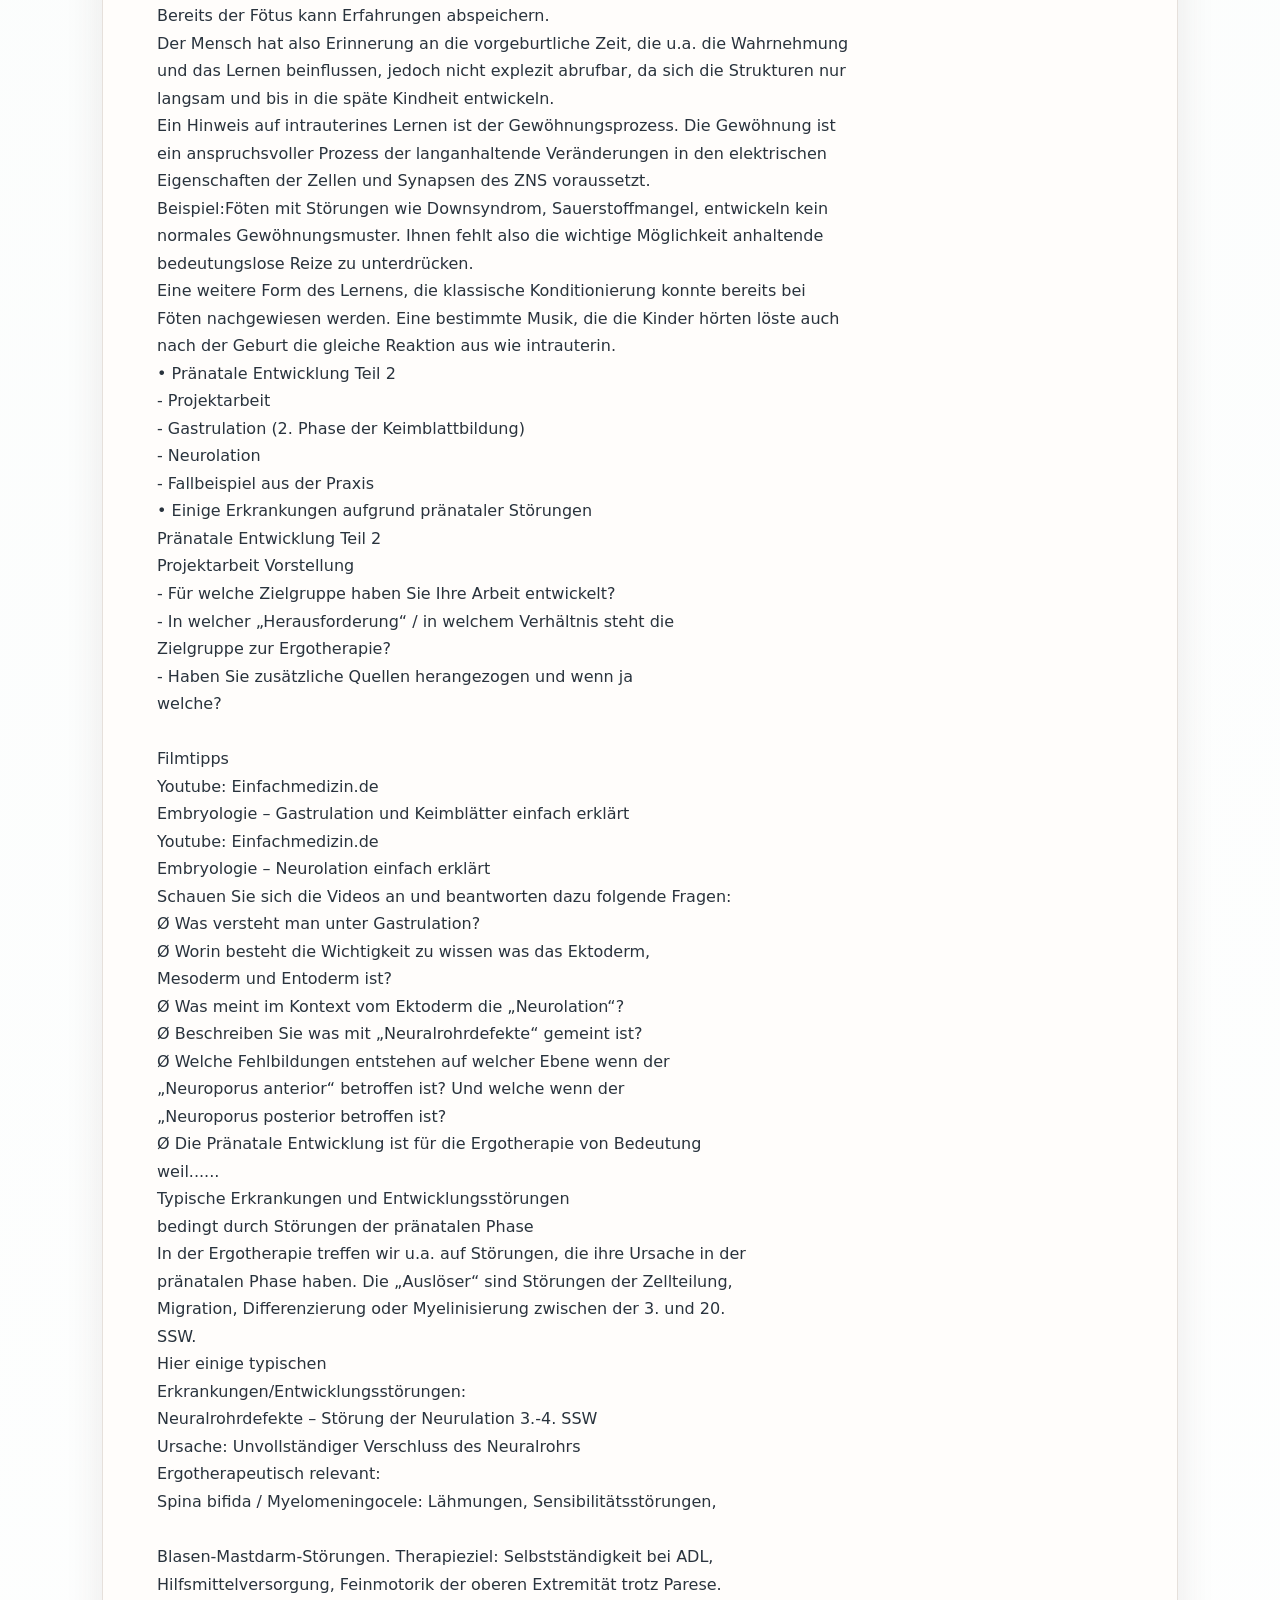
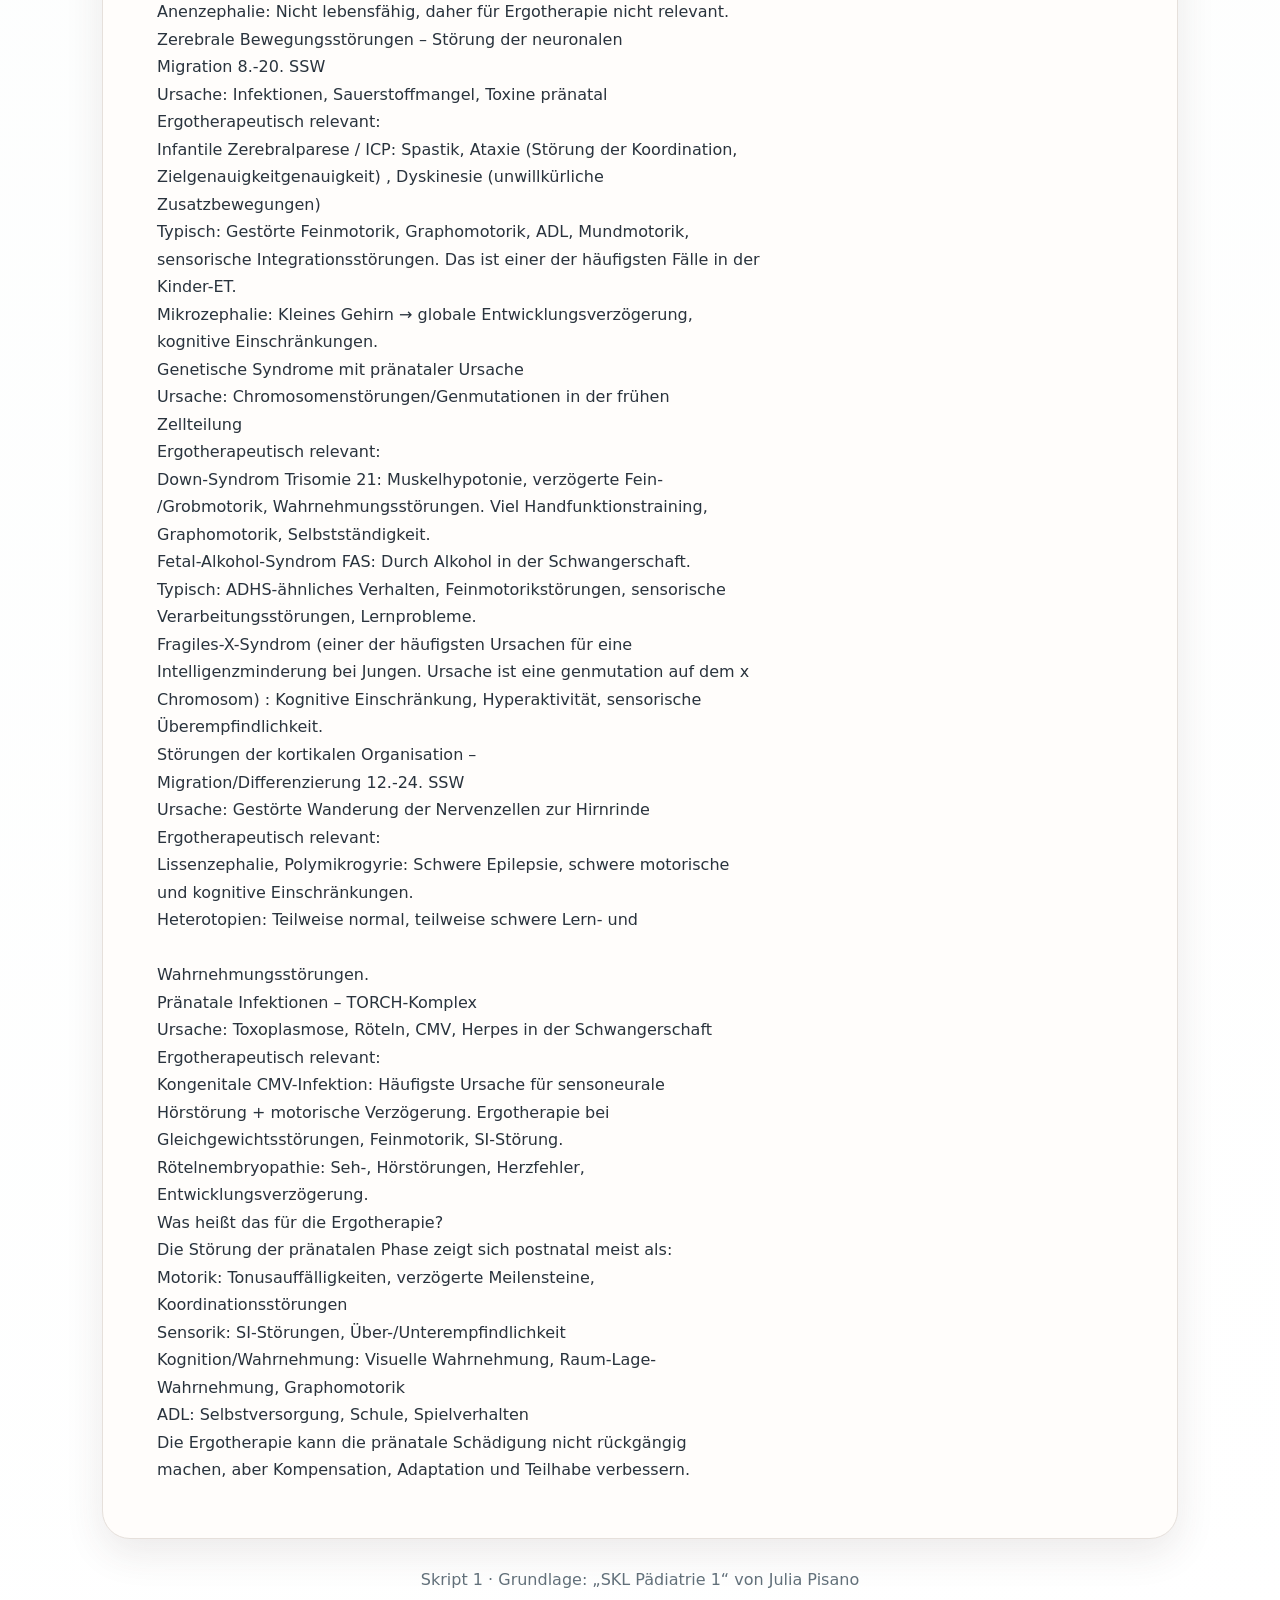
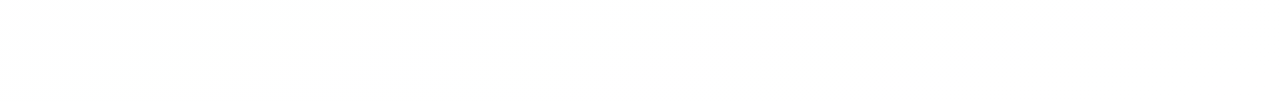
==== commit 9a3f8200: "Add files via upload" ====
--- a/paediatrie-1.html
+++ b/paediatrie-1.html
@@ -8,4 +8,298 @@
 <section class="chapter" id="hirnreifung"><div class="eyebrow">Bedeutung der pränatalen Hirnreifung</div><h2>Zunahme, Auswahl und Vernetzung</h2><p class="intro">Das Skript ordnet die Hirnreifung als Zunahme, Auslese und Abnahme. Lernfreundlich lässt sich die Kette so lesen:</p><div class="flow"><div class="step">Neurogenese</div><div class="step">Migration</div><div class="step">Differenzierung</div><div class="step">Synapsenbildung</div><div class="step">Myelinisierung</div><div class="step">Pruning</div></div><p>Viele Nervenzellen entstehen, wandern an ihren Zielort, spezialisieren sich und bilden Netzwerke. Häufig genutzte Verbindungen werden stabilisiert; andere werden im Verlauf reduziert. Myelinisierung beschleunigt die Signalweiterleitung und reicht weit über die Geburt hinaus.</p><div class="update"><strong>Aktualisierung:</strong> „Das Gehirn schneidet alles weg, was nicht genutzt wird“ ist zu absolut. Pruning ist ein biologisch gesteuerter, erfahrungsabhängig mitgeprägter Umbau. Neurogenese ist zudem nicht schlicht in der 18. Schwangerschaftswoche beendet, und die Reifung vieler Netzwerke setzt sich nach der Geburt fort.</div><div class="extra"><strong>Zusatzwissen:</strong> Pränatale Sinnesreize sind normaler Teil der Entwicklung. Aus einzelnen Reizbedingungen im Mutterleib lassen sich jedoch nicht direkt spätere Gleichgewichts- oder Geräuschstörungen vorhersagen. Entwicklung ist multifaktoriell.</div></section>
 <section class="chapter" id="wahrnehmung"><div class="eyebrow">Pränatale Wahrnehmung und Lernen</div><h2>Spüren, bewegen, lernen</h2><p>Motorik und Sensorik stehen schon vor der Geburt in Wechselwirkung. Föten reagieren auf Berührung, Bewegung und akustische Reize. Habituation – die abnehmende Reaktion auf einen wiederholten, bedeutungslosen Reiz – ist ein einfacher Hinweis auf pränatales Lernen.</p><div class="grid"><div class="card"><h4>Implizites Lernen</h4><p>Erfahrungs- und Reaktionsmuster ohne bewusst abrufbare Erinnerung.</p></div><div class="card"><h4>Explizites Erinnern</h4><p>Bewusstes Erinnern von Fakten und Ereignissen; die dafür nötigen Systeme reifen erst später.</p></div></div><div class="update"><strong>Aktualisierung:</strong> Pränatales Lernen bedeutet nicht, dass Erwachsene autobiografische Erinnerungen an die Zeit im Mutterleib besitzen. Belegt sind vor allem einfache Lernformen und Wiedererkennungseffekte, keine bewusst abrufbaren Episoden.</div></section>
 <section class="chapter" id="stoerungen"><div class="eyebrow">Typische Erkrankungen und Entwicklungsstörungen</div><h2>Störungen der pränatalen Phase</h2><div class="grid"><div class="card"><h4>Neuralrohrdefekte</h4><p>Zum Beispiel Spina bifida. Möglich sind Paresen, Sensibilitäts- und Blasen-/Darmfunktionsstörungen.</p></div><div class="card"><h4>Zerebrale Bewegungsstörungen</h4><p>Je nach Schädigung können spastische, dyskinetische oder ataktische Bewegungsmuster auftreten.</p></div><div class="card"><h4>Genetische Syndrome</h4><p>Das Skript nennt Trisomie 21 und Fragiles-X-Syndrom mit unterschiedlichen Entwicklungsprofilen.</p></div><div class="card"><h4>Fetale Alkoholspektrumstörung</h4><p>Alkoholexposition kann Wachstum, ZNS, Lernen, Verhalten und Alltagskompetenzen dauerhaft beeinträchtigen.</p></div></div><div class="ergo callout"><strong>Ergotherapie-Bezug:</strong> Ziele werden nicht aus der Diagnose allein abgeleitet. Beobachtet werden Selbstversorgung, Mobilität, Handfunktion, Spiel, Schule, Kommunikation, Umweltbarrieren und Familienziele.</div><div class="case"><strong>Fallbeispiel:</strong> Ein achtjähriges Kind mit Spina bifida kann den Rollstuhl sicher steuern, benötigt beim Toilettenmanagement und beim Organisieren der Schulmaterialien aber viel Hilfe.</div><div class="answer"><strong>Musterlösung:</strong> Relevante Betätigungen sind Selbstversorgung und Schule. Gemeinsam mit Kind und Familie werden konkrete Ziele vereinbart, Abläufe analysiert, erreichbare Teilhandlungen geübt und Umweltanpassungen bzw. Hilfsmittel erprobt. Vorhandene Mobilitätskompetenz ist eine Ressource.</div><div class="summary"><strong>Das musst du können:</strong> ZNS/PNS und Funktionsbereiche unterscheiden; Neurophysiologie und Neuropsychologie erklären; Keim-, Embryonal- und Fetalphase zuordnen; Keimblätter nennen; Grundprozesse der Hirnreifung und ergotherapeutische Folgen pränataler Störungen ableiten.</div></section>
+<section class="chapter source-transcript" id="vollstaendiger-skriptstoff"><div class="eyebrow">Skript 1 · vollständige Grundlage</div><h2>Vollständiger Skriptstoff</h2><div class="source-note"><strong>So lernst du mit diesem Abschnitt:</strong> Hier steht der Inhalt des hochgeladenen PDFs vollständig und in seiner ursprünglichen Reihenfolge. Die lernfreundlichen Übersichten darüber helfen beim Verstehen; die gelben „Aktualisierung“-Kästen kennzeichnen fachliche Präzisierungen. Dieser vollständige Abschnitt verhindert, dass prüfungsrelevante Einzelheiten aus dem Skript verloren gehen.</div><div class="transcript">SKL Pädiatrie 1
+Julia Pisano
+• Begrifflichkeit Nervensystem
+• Neurophysiologie / Neuropsychologie im Kontext Pädiatrie
+• Pränatale Entwicklung
+- Keimphase
+- Embrionalphase
+- Fetalphase
+• Entwicklung der drei Keimblätter
+• Bedeutung der pränatalen Hirnreifung
+• Pränatale Wahrnehmung und Lernen
+Kleine“ neurophysiologische Begrifflichkeiten
+Das Nervensystem
+Das Nervensystem steuert als übergeordnete Zentrale die Lebensvorgänge
+Ø Strukturelle anatomische Einteilung
+Zentrales Nervensystem (ZNS)
+- besteht aus dem Gehirn und Rückenmark
+- übergeordnetes System welches Informationen verarbeitet
+Periphere Nervensystem (PNS)
+- besteht aus den Nerven und den dazugehörigen Ganglien (Ansammlung
+von Nervenzellkörpern
+Ø funktionelle Einteilung
+Motorisches Nervensystem
+- willkürlich, Steuerung von bewusster Bewegung der Muskulatur
+Sensibles Nervensystem
+-Erregungen und Leitung von den Sinnesorganen zu den höheren Zentren --
+-Verarbeitung zu Reflexen, Wahrnehmungen und Empfindungen
+
+vegetatives Nervensystem
+-unwillkürlich, autonomes System, stimmt die Aktivität der inneren Organe
+ab
+-Unterteilt in Sympathikus und Parasympathikus. Diese sind Gegenspieler
+im vegetativen System.
+-Sympathikus: Aktivierung des Körpers bei Stress, Leistung und Gefahr
+(fight or flight)
+-Parasympathikus : Ruhe, Erholung und Verdauung (rest and digest)
+Neurophysiologie / Neuropsychologie im Kontext
+Pädiatrie
+Beide Bereiche untersuchen das Nervensystem, mit unterschiedlichem
+Fokus!
+Neurophysiologie: Teilgebiet der Physiologie, welches sich mit der Funktionsweise
+des Nervensystems befasst (z.B. physiologische Nervenerregung, Signalübertragung und
+Verarbeitung). Die Neurophysiologie umfasst dabei die Funktionsweisen des gesamten
+Nervensystems. Sie untersucht wie die Nervenzellen Informationen verarbeiten, leiten und
+kommunizieren sowohl im Gehirn/Rückenmark (ZNS), sowie auch in den peripheren
+Nerven (PNS).
+Neurophysiologisch beinhaltet das Zusammenspiel von Motorik
+und Perzeption!
+Beispiele von neurophysiologischen Ansätzen in der Ergotherapie:
+- Hemmung von Spastik und Aktivierung physiologischer Bewegungsmuster (Bobath-
+Konzept)
+- Integration und Verarbeitung von Sinnesreizen (Sensorische Integration)
+Beispiel in Aktivität:
+Ein Kind fängt und wirft einen Ball.
+Das Kind muss z.B. den Ball sehen und wahrnehmen. Es muss seinen Körper vorbereiten
+um den Ball mit den Armen erfolgreich empfangen zu können.
+Neuropsychologie: Teilgebiet der Neurowissenschaften und der Psychologie, die sich
+dem Verhalten und dem Erleben eines Menschen widmet (z.B. Gedächtnis, Emotion,
+Denken). Die Neuropsychologie konzentriert sich vorrangig auf die Zusammenhänge
+zwischen Gehirnfunktionen (ZNS) und den basierenden Prozessen im Erleben und
+Verhalten)
+
+Neuropsychologisch beinhaltet das Zusammenspiel vom
+Verhalten, Denken Handlung und Erleben!
+Beispiele von neuropsychologischen Ansätzen in der Ergotherapie:
+- Verhaltenstherapeutisches Training für eine verbesserte Aufmerksamkeit (Marburger
+Konzentrationstraining
+- Handlungsorientiertes Training für alltagsnahe Tätigkeiten (ADL Training)
+Beispiel in Aktivität:
+Das Kind baut einen Turm. Das Kind muss die innere Motivation haben und eine
+räumliche Vorstellung und Wissen wie ein Turm entsteht.
+Pränatale Entwicklung
+- Erkenntnisse zur pränatalen Entwicklung kommen vor allem aus der Neurobiologie,
+Biologie und Psychologie.
+- Die Schwangerschaft beträgt normaler Weise 40 Wochen.
+- Die Entwicklung des Embryos verläuft pränatal wie auch postnatal von cranial nach
+kaudal, also von oben nach unten.
+Die Pränatale Entwicklung umfasst drei Hauptphasen
+Keimphase (Woche 1-2)
+- beginnt mit der Befruchtung der Eizelle (Zygote) im Eileiter
+- rasche Zellteilung (Furchung) während des Transports in die Gebährmutter
+- Einnistung (Nidation) der Blastozyste in die Gebährmutterschleimhaut um den 5.-
+6.Tag
+Empryonalphase (Woche 3-8)
+- Organbildung (Organgenese)
+- Bildung der Plazenta zur Nährstoffversorgung
+- Entwicklung des Nervensystems, Herzschlags, Gliedmaßen und Gesichtszüge
+- Entwicklung der drei Keimblätter und Neuralohrbildung
+- Der Embryo ist besonders empflindlich gegenüber äußeren Einflüssen (z.B. Alkohol,
+Nikotin)
+- Kritische Phase für Fehlbildung
+Entwicklung des Embryos aus den drei Keimblättern
+1. Ektoderm: (=die Außenhaut) Äußeres Keimblatt wächst ab der dritten Woche. Ein
+Teil des Ektoderms verdickt sich zur Neuralplatte, rollt sich ein und bildet das
+Neuralohr. Aus dem Neuralrohr entsteht das Nervensystem sprich Gehirn und
+Rückenmark. Wenn es zum Zeitpunkt dieser Röhrenbildung zu Störungen im unteren
+Bereich kommt, dann entstehen Mißbildungen am Rückenmark (Spina Bifida). Am
+kranialen Ende des Neuralohres entwickeln sich aus drei Schwellungen die drei
+Hauptabschnitte des Gehirns (Vorderhirn, Mittelhirn, mit Kleinhirn und Brücke.
+
+Weiterhin entsteht aus dem Ektodem die Haut, die Haare,der vordere Teil des
+Mundes sowie die Augen und Ohren als Organe der Fernsinne.
+2. Mesoderm: (=Füllung Muskelschicht) dem mittleren Keimblatt entwickeln sich der
+Bewegungsapparat, die Muskulatur, das Skelett mit seinen Gelenken und Knorpeln.
+Außerdem das Blutgefäßsystem mit dem Herzen und Organe des Urogenitalsystems.
+3. Entoderm: (=Innenauskleidung) aus dem inneren keimblatt entwickeln sich die
+inneren Organe, der Magen darm Trakt, das Drüsensystem, Leber- Gallesystem, sowie
+der hintere Mundraum mit Mandeln, Bronchien und Lunge
+Fetalphase (Woche 9 – Geburt)
+- Beginnt wenn alle wesentlichen Organsysteme angelegt sind
+- Rasches Längenwachstum und Gewichtszunahme
+- Reifung der Organe, Entwicklung von Bewegungen (Greifen, Saugen) und
+Sinneswahrnehmungen
+- Ab der 17. Woche schützt die Käseschmiere die Haut
+- Ab Woche 24 gilt das Kind als potenziell lebensfähig außerhalb des Uterus
+- Geburt ca Woche 38-40
+In dieser Phase spielt vor allem die Entwicklung des Zentralen
+Nervensystems eine große Rolle!
+Dabei geschehen vor allem drei Vorgänge:
+• Zunahme (Neurogenese)
+• Auslese
+• Abnahme
+Zunahme:
+Enorme Zunahme von Nervenzellen. Diese ist bis zur 18. Woche abgeschlossen. Dann
+ist bereits der überwiegende Teil der Neuronen vorhanden, die der Mensch für sein
+ganzes Leben lang benutzen wird. Noch sind sie nicht funktionsfähig, erst durch die
+Verschaltung, die Bildung von Synapsen wird ihre Arbeit ermöglicht.
+Die Synapsen werden zunächst in großer Zahl hergestellt.
+Auslese:
+Diese Überproduktion wird durch Auslese, Selektion reguliert. Verknüpfungen die nicht
+genutzt werden sterben nach gewisser Zeit wieder ab.
+Abnahme:
+Welche Verknüpfungen bestehen bleiben hängt von den Reizeindrücken ab, die die
+Umwelt dem Menschen vermittelt und den Anforderungen die sie dem Menschen
+stellt.
+
+Die Bedeutung der pränatalen Hirnreifung
+In der pränatalen Entwicklung des Nervengewebes lernt das Gehirn in verschiedenen
+Stadien!
+Nach der Bildung des Neuralrohres kommt es zunächst zu einer enormen Vermehrung
+von Nervenzellen, die dann an die Stelle des Gehirns wandern an denen sie später
+gebraucht werden (Migration).
+Somit bilden sich die ersten anatomischen Zellverbände die sich immer weiter
+differenzieren. Durch die Verbindung von Nervenzellen (Synapsenbildung) ab dem 53.
+Foetaltag entwickelt sich das Gehirn nicht nur linear, sondern auch zirkulär. Diese
+Fähigkeit zu lernen und zu verknüpfen bleibt uns dann bis ins hohe Alter erhalten.
+Durch das Aufgeben anfänglich gebildeter neuronaler Verbindungen und das
+Stabilisieren der verbleibenden, werden Hirnstrukturen gefestigt.
+Das meiste passiert vor der Geburt! Beispiele
+-SSW 3-8: Neuralohr schließt sich
+-SSW 8-20: Neuronenbildung. Es entstehen 250.000 Neuronen in der Minute. Noch
+keine Funktion, aber die Struktur wird gebaut.
+-SSW 20-40: Verschaltung, Myelinisierung (Bildung einer fettartigen Schutzschicht),
+Synapsenbildung. Das passiert durch pränatale Sinneserfahrungen: Herztöne, Druck,
+Bewegung.
+Ohne diese Basis funktionieren spätere Betätigungen nicht!
+Warum „use it lose it“ schon im Bauch gilt:
+Das Gehirn schneidet alles weg was nicht genutzt wird. = pränatales Pruning
+• Bewegt sich der Fetus nicht = weniger Verschaltung für Motorik
+• Kein vestibulärer Input = Probleme mit dem Gleichgewicht
+• Kein gedämpfter Hörinput = Überempfindlichkeit bei Geräuschen
+Hirnreifung ist das Fundament für spätere Betätigung!
+Pränatale Wahrnehmung und Lernen
+Jeder Bewegung geht einer Wahrnehmung voraus. Ohne Wahrnehmung ist keine
+Bewegung kein neuronales wachsen und kein Lernen denkbar. Bevor der Mensch lernt
+muss er spüren können. Das Ungeborene im Mutterleib erlebt und fühlt schon sehr
+viel. Was es jetzt spürt ist für das spätere Leben von großer Bedeutung.
+Motorik und Sensorik sind dabei in ständigem Wechselspiel das schon früh im
+Mutterleib beginnt.
+
+Kognition:
+Kann man sich an das Leben vor der Geburt erinnern? Diese Frage beschäftigt die
+Fachwelt besonders wenn es um negative Einflüsse geht (Trauma, Stress der Mutter).
+Eine Antwort setzt voraus dass man zwei Arten des Erinnerns unterscheidet:
+-bewusste explezite Erinnerung (die man als Gedächtnis bezeichnet)
+-unbewusste implizite Erinnerung
+Bewusste Erinnerung = Enthalten von Fakten und Ereignissen. Hilft uns zu wissen wer
+wird sind was und wann wir etwas erlebt haben.
+Unbewusste Erinnerung = Fülle von Eindrücken, Gewohnheiten, kognitiven Fähigkeiten
+und Konditionierungen. Ermöglicht uns zu wissen, wie etwas gemacht wird. Man
+braucht Übung, danach sind die Erinnerungen stabil. Z.B das Fahrradfahren verlernt
+man nicht wieder. Zunächst entwickelt sich das implizite Erinnern.
+Bereits der Fötus kann Erfahrungen abspeichern.
+Der Mensch hat also Erinnerung an die vorgeburtliche Zeit, die u.a. die Wahrnehmung
+und das Lernen beinflussen, jedoch nicht explezit abrufbar, da sich die Strukturen nur
+langsam und bis in die späte Kindheit entwickeln.
+Ein Hinweis auf intrauterines Lernen ist der Gewöhnungsprozess. Die Gewöhnung ist
+ein anspruchsvoller Prozess der langanhaltende Veränderungen in den elektrischen
+Eigenschaften der Zellen und Synapsen des ZNS voraussetzt.
+Beispiel:Föten mit Störungen wie Downsyndrom, Sauerstoffmangel, entwickeln kein
+normales Gewöhnungsmuster. Ihnen fehlt also die wichtige Möglichkeit anhaltende
+bedeutungslose Reize zu unterdrücken.
+Eine weitere Form des Lernens, die klassische Konditionierung konnte bereits bei
+Föten nachgewiesen werden. Eine bestimmte Musik, die die Kinder hörten löste auch
+nach der Geburt die gleiche Reaktion aus wie intrauterin.
+• Pränatale Entwicklung Teil 2
+- Projektarbeit
+- Gastrulation (2. Phase der Keimblattbildung)
+- Neurolation
+- Fallbeispiel aus der Praxis
+• Einige Erkrankungen aufgrund pränataler Störungen
+Pränatale Entwicklung Teil 2
+Projektarbeit Vorstellung
+- Für welche Zielgruppe haben Sie Ihre Arbeit entwickelt?
+- In welcher „Herausforderung“ / in welchem Verhältnis steht die
+Zielgruppe zur Ergotherapie?
+- Haben Sie zusätzliche Quellen herangezogen und wenn ja
+welche?
+
+Filmtipps
+Youtube: Einfachmedizin.de
+Embryologie – Gastrulation und Keimblätter einfach erklärt
+Youtube: Einfachmedizin.de
+Embryologie – Neurolation einfach erklärt
+Schauen Sie sich die Videos an und beantworten dazu folgende Fragen:
+Ø Was versteht man unter Gastrulation?
+Ø Worin besteht die Wichtigkeit zu wissen was das Ektoderm,
+Mesoderm und Entoderm ist?
+Ø Was meint im Kontext vom Ektoderm die „Neurolation“?
+Ø Beschreiben Sie was mit „Neuralrohrdefekte“ gemeint ist?
+Ø Welche Fehlbildungen entstehen auf welcher Ebene wenn der
+„Neuroporus anterior“ betroffen ist? Und welche wenn der
+„Neuroporus posterior betroffen ist?
+Ø Die Pränatale Entwicklung ist für die Ergotherapie von Bedeutung
+weil......
+Typische Erkrankungen und Entwicklungsstörungen
+bedingt durch Störungen der pränatalen Phase
+In der Ergotherapie treffen wir u.a. auf Störungen, die ihre Ursache in der
+pränatalen Phase haben. Die „Auslöser“ sind Störungen der Zellteilung,
+Migration, Differenzierung oder Myelinisierung zwischen der 3. und 20.
+SSW.
+Hier einige typischen
+Erkrankungen/Entwicklungsstörungen:
+Neuralrohrdefekte – Störung der Neurulation 3.-4. SSW
+Ursache: Unvollständiger Verschluss des Neuralrohrs
+Ergotherapeutisch relevant:
+Spina bifida / Myelomeningocele: Lähmungen, Sensibilitätsstörungen,
+
+Blasen-Mastdarm-Störungen. Therapieziel: Selbstständigkeit bei ADL,
+Hilfsmittelversorgung, Feinmotorik der oberen Extremität trotz Parese.
+Anenzephalie: Nicht lebensfähig, daher für Ergotherapie nicht relevant.
+Zerebrale Bewegungsstörungen – Störung der neuronalen
+Migration 8.-20. SSW
+Ursache: Infektionen, Sauerstoffmangel, Toxine pränatal
+Ergotherapeutisch relevant:
+Infantile Zerebralparese / ICP: Spastik, Ataxie (Störung der Koordination,
+Zielgenauigkeitgenauigkeit) , Dyskinesie (unwillkürliche
+Zusatzbewegungen)
+Typisch: Gestörte Feinmotorik, Graphomotorik, ADL, Mundmotorik,
+sensorische Integrationsstörungen. Das ist einer der häufigsten Fälle in der
+Kinder-ET.
+Mikrozephalie: Kleines Gehirn → globale Entwicklungsverzögerung,
+kognitive Einschränkungen.
+Genetische Syndrome mit pränataler Ursache
+Ursache: Chromosomenstörungen/Genmutationen in der frühen
+Zellteilung
+Ergotherapeutisch relevant:
+Down-Syndrom Trisomie 21: Muskelhypotonie, verzögerte Fein-
+/Grobmotorik, Wahrnehmungsstörungen. Viel Handfunktionstraining,
+Graphomotorik, Selbstständigkeit.
+Fetal-Alkohol-Syndrom FAS: Durch Alkohol in der Schwangerschaft.
+Typisch: ADHS-ähnliches Verhalten, Feinmotorikstörungen, sensorische
+Verarbeitungsstörungen, Lernprobleme.
+Fragiles-X-Syndrom (einer der häufigsten Ursachen für eine
+Intelligenzminderung bei Jungen. Ursache ist eine genmutation auf dem x
+Chromosom) : Kognitive Einschränkung, Hyperaktivität, sensorische
+Überempfindlichkeit.
+Störungen der kortikalen Organisation –
+Migration/Differenzierung 12.-24. SSW
+Ursache: Gestörte Wanderung der Nervenzellen zur Hirnrinde
+Ergotherapeutisch relevant:
+Lissenzephalie, Polymikrogyrie: Schwere Epilepsie, schwere motorische
+und kognitive Einschränkungen.
+Heterotopien: Teilweise normal, teilweise schwere Lern- und
+
+Wahrnehmungsstörungen.
+Pränatale Infektionen – TORCH-Komplex
+Ursache: Toxoplasmose, Röteln, CMV, Herpes in der Schwangerschaft
+Ergotherapeutisch relevant:
+Kongenitale CMV-Infektion: Häufigste Ursache für sensoneurale
+Hörstörung + motorische Verzögerung. Ergotherapie bei
+Gleichgewichtsstörungen, Feinmotorik, SI-Störung.
+Rötelnembryopathie: Seh-, Hörstörungen, Herzfehler,
+Entwicklungsverzögerung.
+Was heißt das für die Ergotherapie?
+Die Störung der pränatalen Phase zeigt sich postnatal meist als:
+Motorik: Tonusauffälligkeiten, verzögerte Meilensteine,
+Koordinationsstörungen
+Sensorik: SI-Störungen, Über-/Unterempfindlichkeit
+Kognition/Wahrnehmung: Visuelle Wahrnehmung, Raum-Lage-
+Wahrnehmung, Graphomotorik
+ADL: Selbstversorgung, Schule, Spielverhalten
+Die Ergotherapie kann die pränatale Schädigung nicht rückgängig
+machen, aber Kompensation, Adaptation und Teilhabe verbessern.</div></section>
 </main><div class="footer">Skript 1 · Grundlage: „SKL Pädiatrie 1“ von Julia Pisano</div></div><a class="back-to-top" href="#anfang">↑ Zum Anfang</a><script src="paediatrie.js"></script></body></html>
--- a/paediatrie.css
+++ b/paediatrie.css
@@ -3,3 +3,4 @@
 @media(max-width:760px){.shell{padding:14px 12px 70px}.hero{padding:28px 20px;border-radius:24px}.course-map{grid-template-columns:1fr 1fr}.chapter{border-radius:22px}.grid{grid-template-columns:1fr}.search-panel{top:4px}.course-search{flex-basis:100%;order:2}.search-count{order:3}.page-switcher a{flex:1;text-align:center}.back-to-top{font-size:.86rem}.table-wrap{margin-inline:-8px}}
 @media(max-width:430px){.course-map{grid-template-columns:1fr}.part-card{min-height:auto}.hero h1{font-size:2.12rem;hyphens:auto;overflow-wrap:normal}}
 @media print{.search-panel,.page-switcher,.back-to-top{display:none}.chapter{box-shadow:none;break-inside:avoid}}
+.source-transcript{content-visibility:visible}.source-note{margin:18px 0;padding:18px 20px;border:1px solid #d8c8cf;border-radius:16px;background:linear-gradient(135deg,var(--rose),#fff)}.transcript{white-space:pre-wrap;overflow-wrap:anywhere;font-family:inherit;font-size:1rem;line-height:1.72}.transcript::first-line{font-weight:850}.source-transcript h2{margin-bottom:.25em}.source-transcript .eyebrow{color:#7a5361}
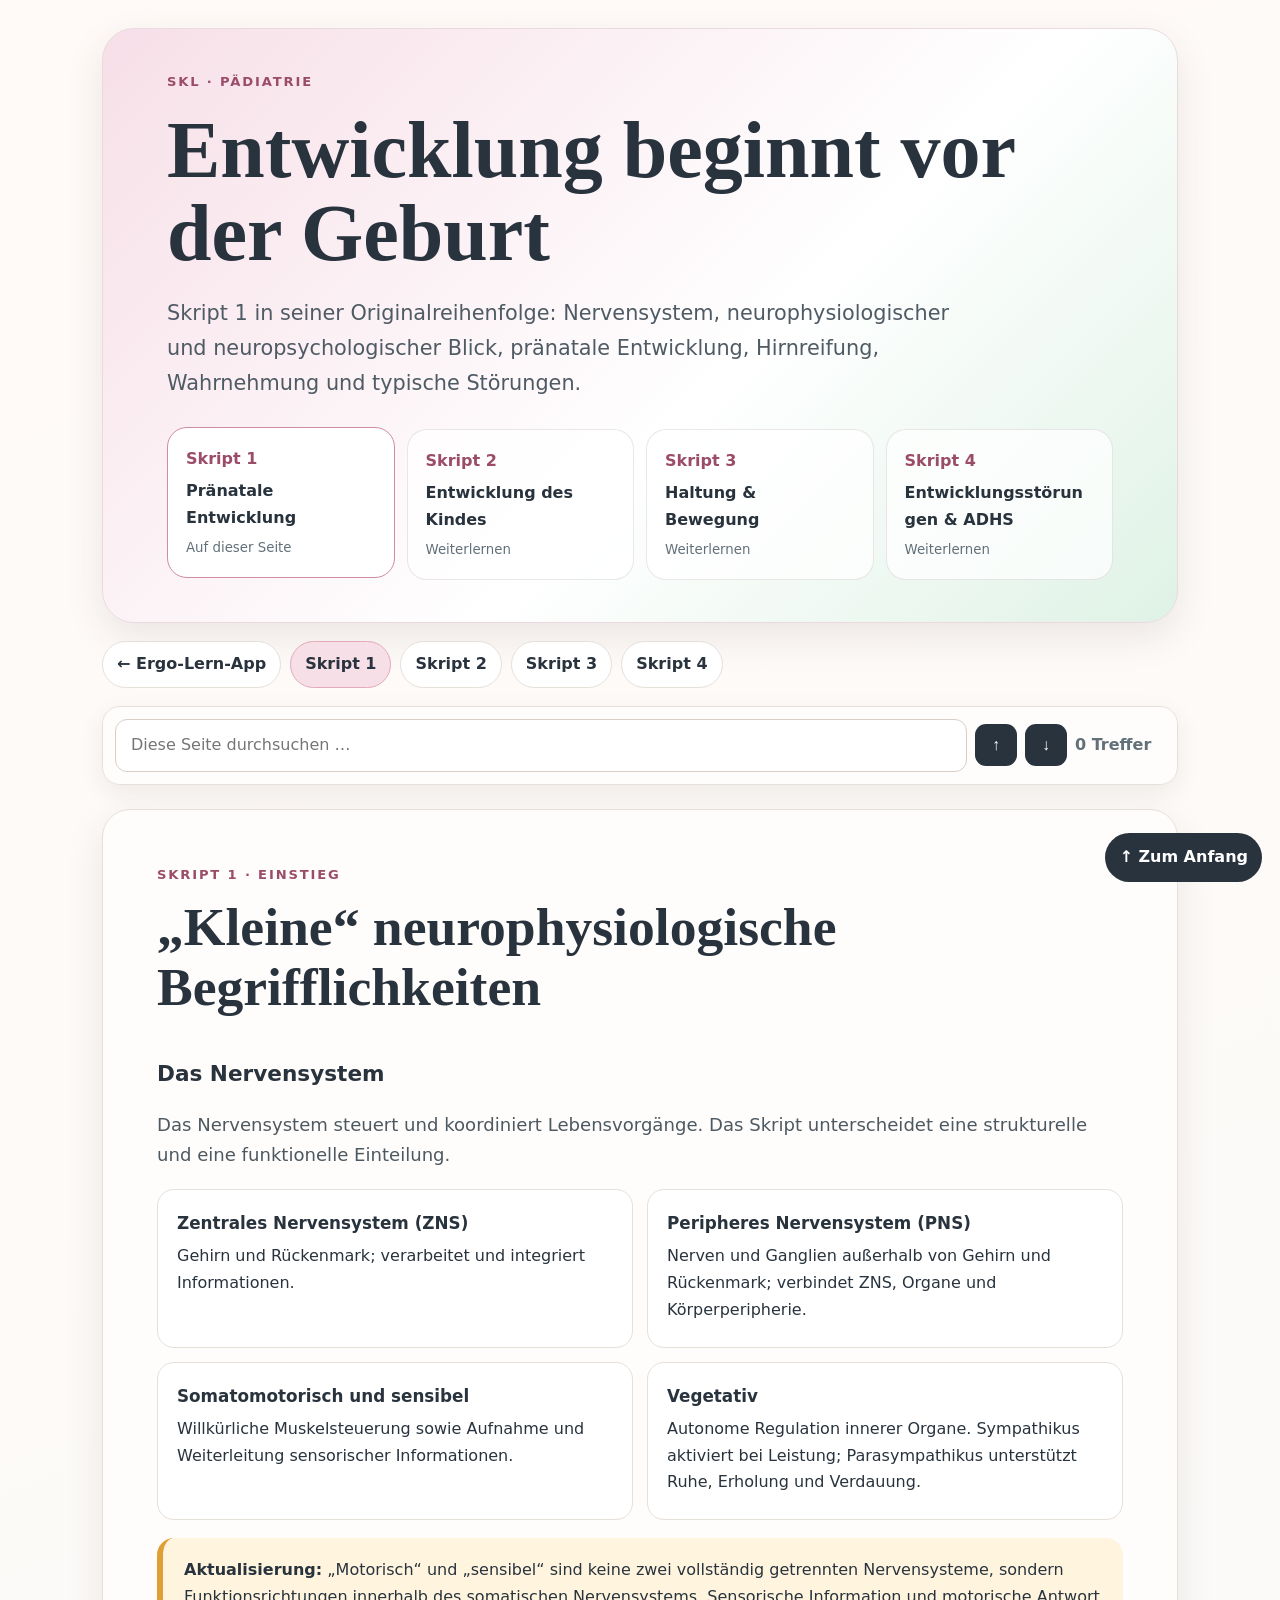
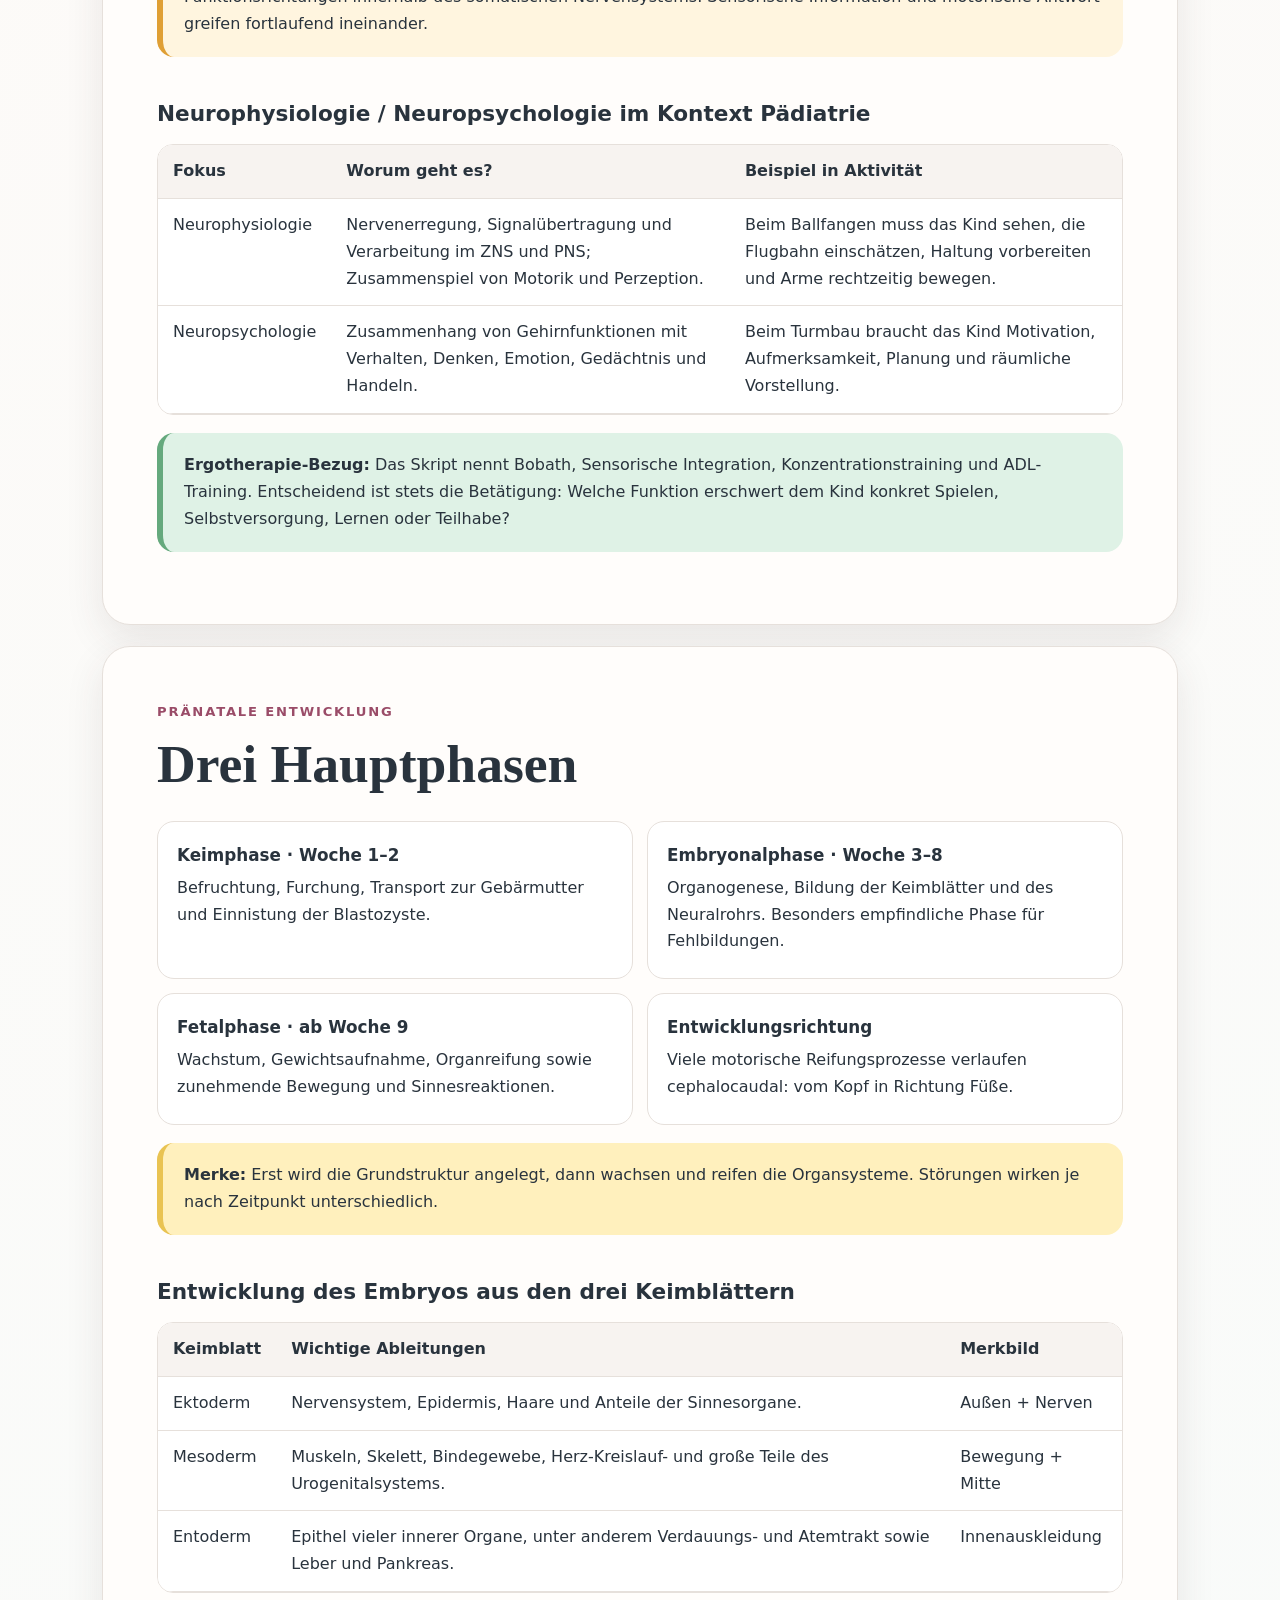
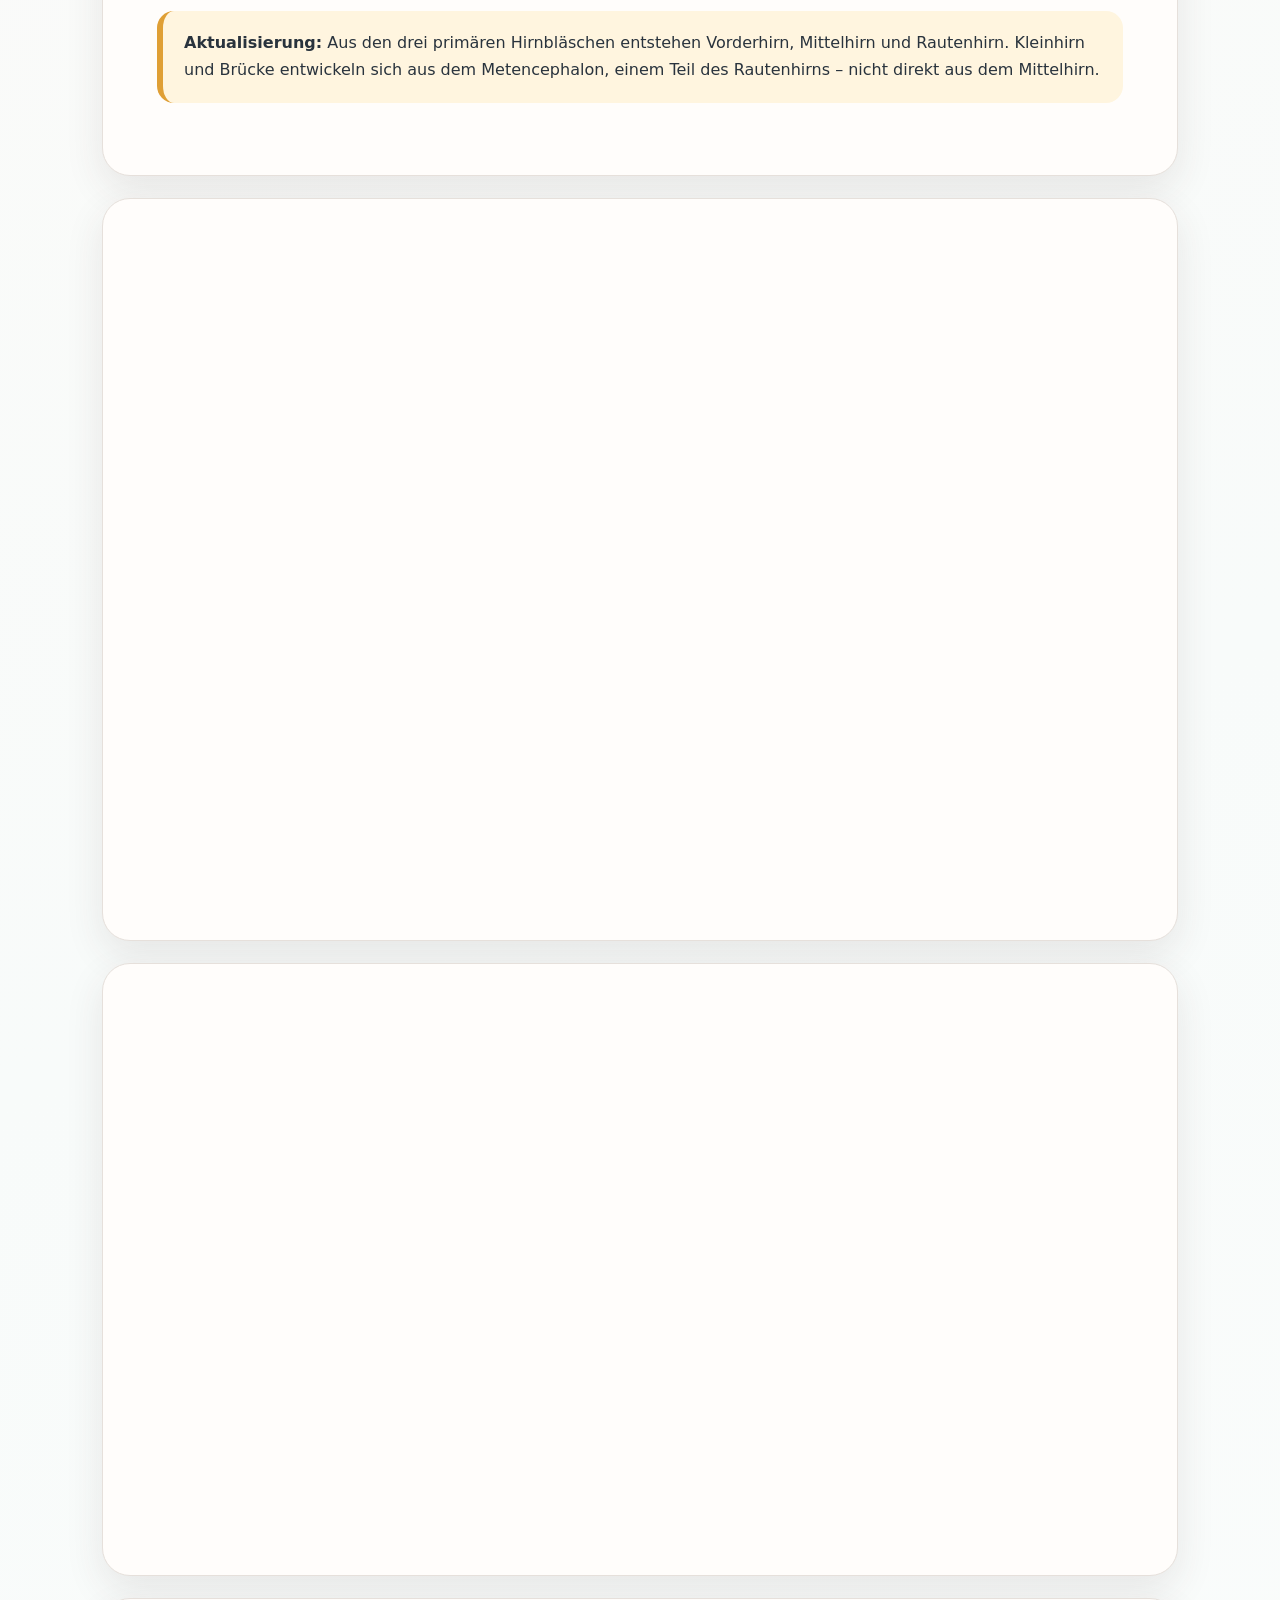
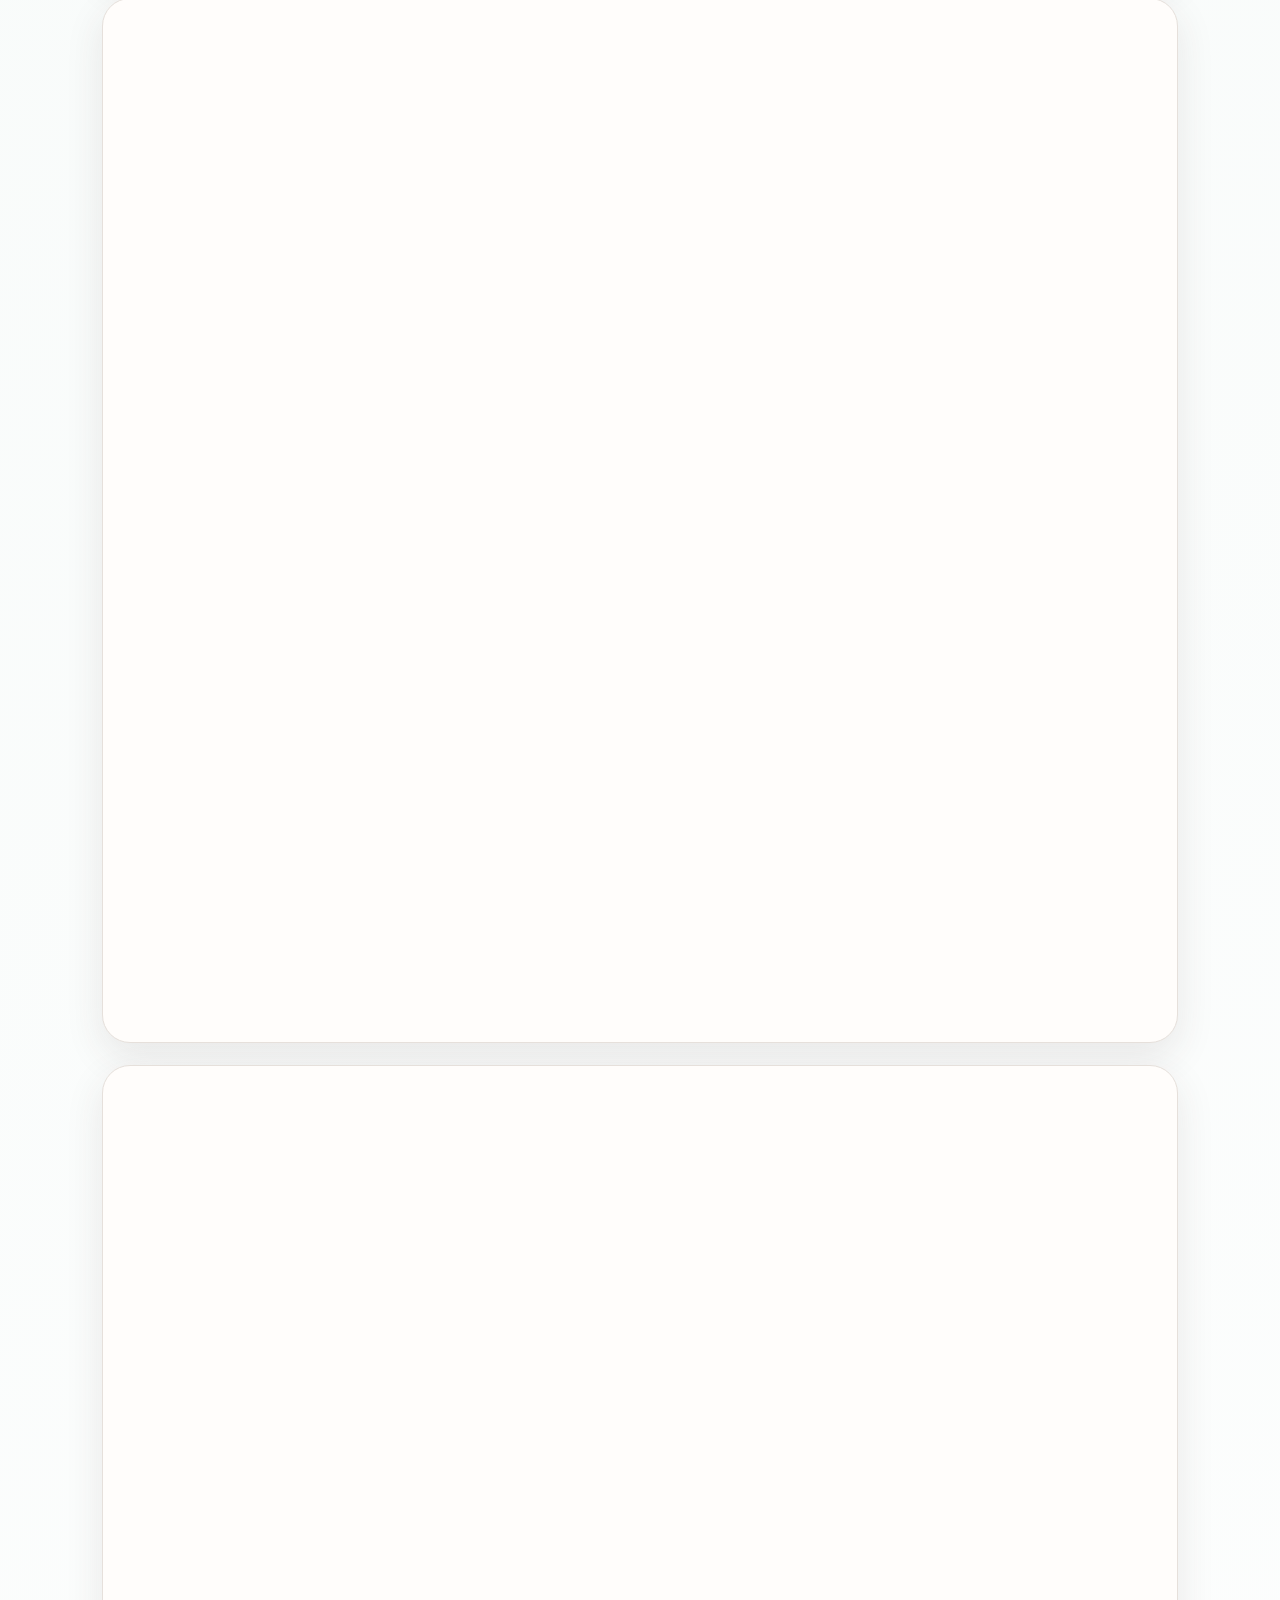
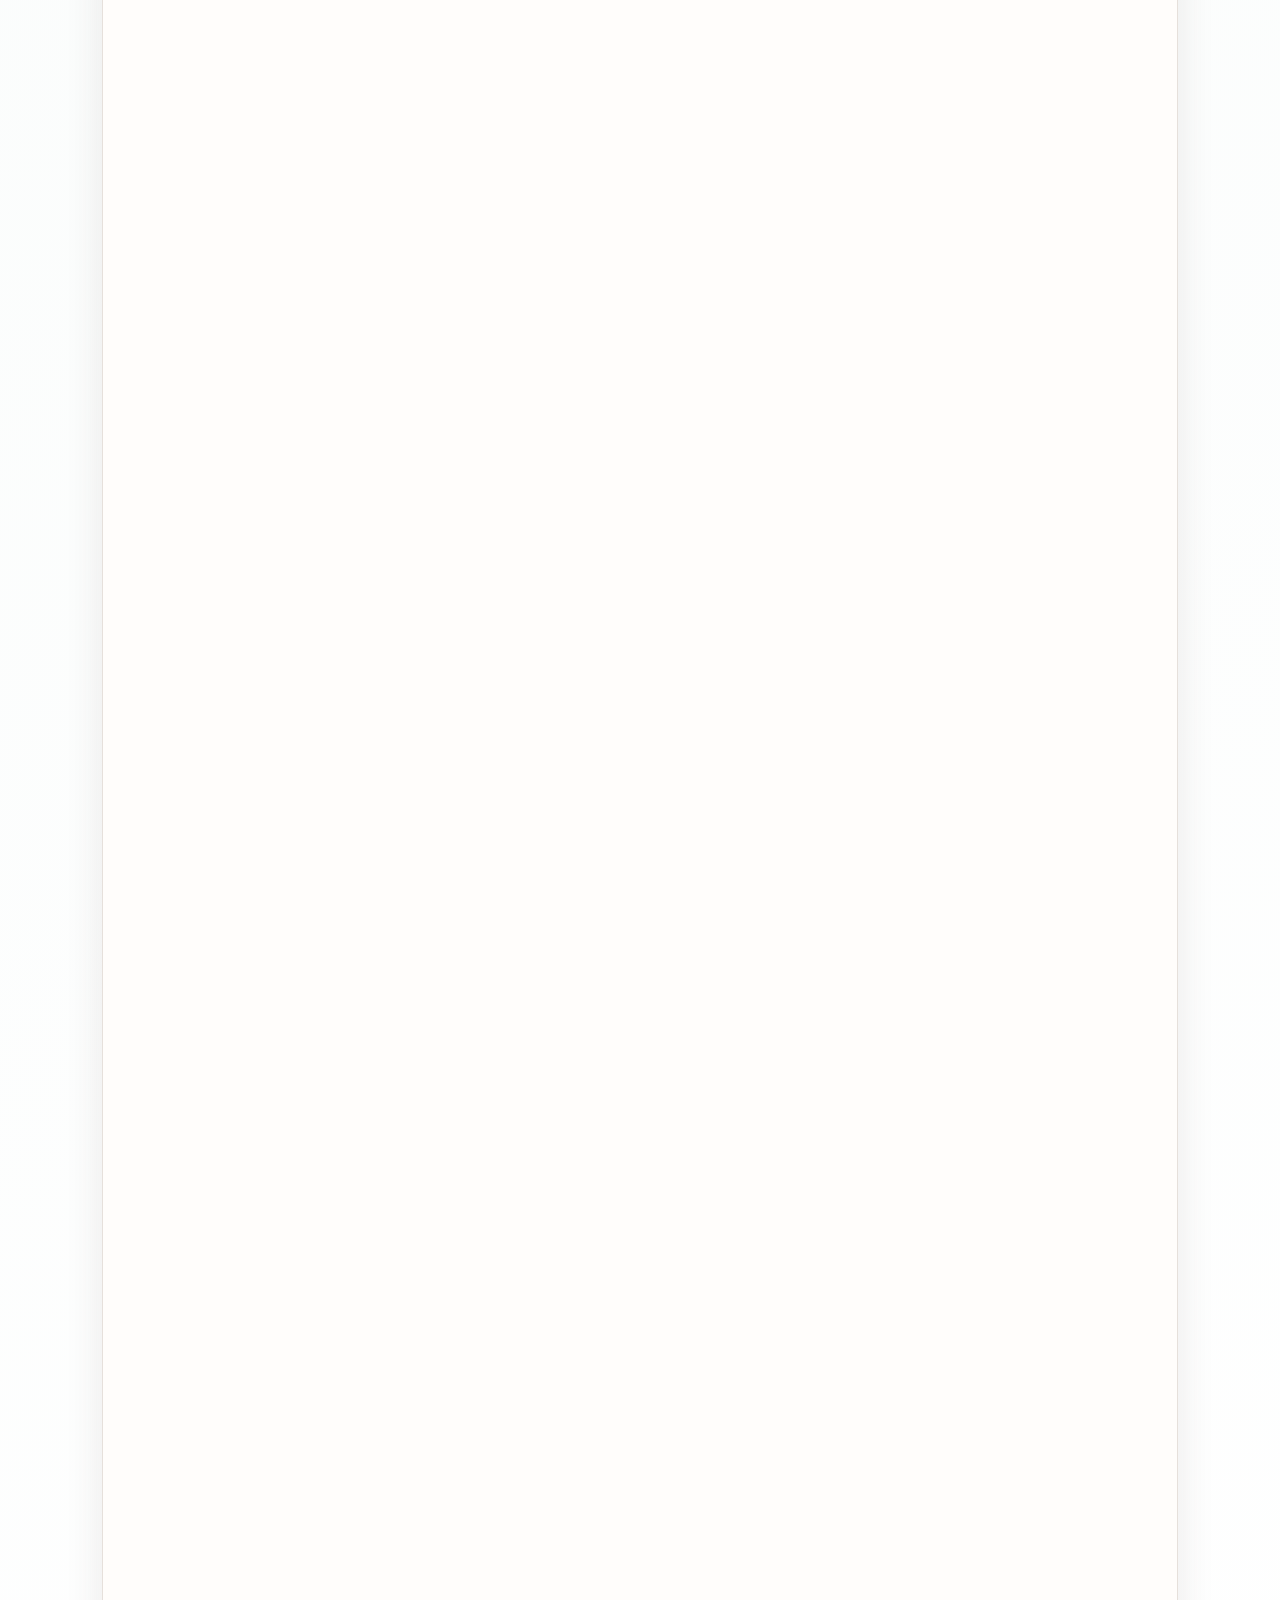
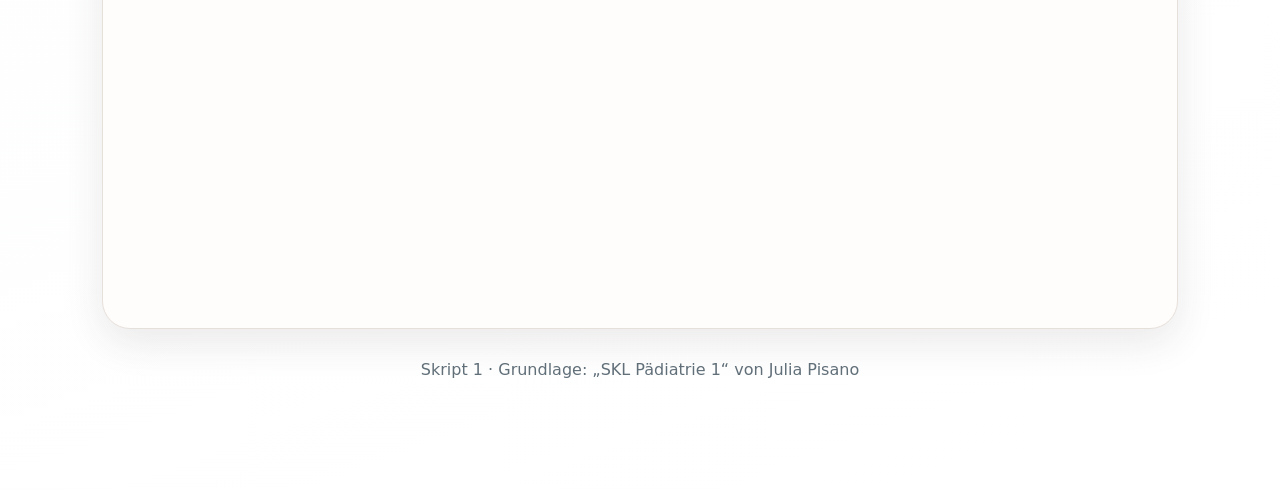
==== commit 0c5e190b: "Add files via upload" ====
--- a/paediatrie-1.html
+++ b/paediatrie-1.html
@@ -8,298 +8,15 @@
 <section class="chapter" id="hirnreifung"><div class="eyebrow">Bedeutung der pränatalen Hirnreifung</div><h2>Zunahme, Auswahl und Vernetzung</h2><p class="intro">Das Skript ordnet die Hirnreifung als Zunahme, Auslese und Abnahme. Lernfreundlich lässt sich die Kette so lesen:</p><div class="flow"><div class="step">Neurogenese</div><div class="step">Migration</div><div class="step">Differenzierung</div><div class="step">Synapsenbildung</div><div class="step">Myelinisierung</div><div class="step">Pruning</div></div><p>Viele Nervenzellen entstehen, wandern an ihren Zielort, spezialisieren sich und bilden Netzwerke. Häufig genutzte Verbindungen werden stabilisiert; andere werden im Verlauf reduziert. Myelinisierung beschleunigt die Signalweiterleitung und reicht weit über die Geburt hinaus.</p><div class="update"><strong>Aktualisierung:</strong> „Das Gehirn schneidet alles weg, was nicht genutzt wird“ ist zu absolut. Pruning ist ein biologisch gesteuerter, erfahrungsabhängig mitgeprägter Umbau. Neurogenese ist zudem nicht schlicht in der 18. Schwangerschaftswoche beendet, und die Reifung vieler Netzwerke setzt sich nach der Geburt fort.</div><div class="extra"><strong>Zusatzwissen:</strong> Pränatale Sinnesreize sind normaler Teil der Entwicklung. Aus einzelnen Reizbedingungen im Mutterleib lassen sich jedoch nicht direkt spätere Gleichgewichts- oder Geräuschstörungen vorhersagen. Entwicklung ist multifaktoriell.</div></section>
 <section class="chapter" id="wahrnehmung"><div class="eyebrow">Pränatale Wahrnehmung und Lernen</div><h2>Spüren, bewegen, lernen</h2><p>Motorik und Sensorik stehen schon vor der Geburt in Wechselwirkung. Föten reagieren auf Berührung, Bewegung und akustische Reize. Habituation – die abnehmende Reaktion auf einen wiederholten, bedeutungslosen Reiz – ist ein einfacher Hinweis auf pränatales Lernen.</p><div class="grid"><div class="card"><h4>Implizites Lernen</h4><p>Erfahrungs- und Reaktionsmuster ohne bewusst abrufbare Erinnerung.</p></div><div class="card"><h4>Explizites Erinnern</h4><p>Bewusstes Erinnern von Fakten und Ereignissen; die dafür nötigen Systeme reifen erst später.</p></div></div><div class="update"><strong>Aktualisierung:</strong> Pränatales Lernen bedeutet nicht, dass Erwachsene autobiografische Erinnerungen an die Zeit im Mutterleib besitzen. Belegt sind vor allem einfache Lernformen und Wiedererkennungseffekte, keine bewusst abrufbaren Episoden.</div></section>
 <section class="chapter" id="stoerungen"><div class="eyebrow">Typische Erkrankungen und Entwicklungsstörungen</div><h2>Störungen der pränatalen Phase</h2><div class="grid"><div class="card"><h4>Neuralrohrdefekte</h4><p>Zum Beispiel Spina bifida. Möglich sind Paresen, Sensibilitäts- und Blasen-/Darmfunktionsstörungen.</p></div><div class="card"><h4>Zerebrale Bewegungsstörungen</h4><p>Je nach Schädigung können spastische, dyskinetische oder ataktische Bewegungsmuster auftreten.</p></div><div class="card"><h4>Genetische Syndrome</h4><p>Das Skript nennt Trisomie 21 und Fragiles-X-Syndrom mit unterschiedlichen Entwicklungsprofilen.</p></div><div class="card"><h4>Fetale Alkoholspektrumstörung</h4><p>Alkoholexposition kann Wachstum, ZNS, Lernen, Verhalten und Alltagskompetenzen dauerhaft beeinträchtigen.</p></div></div><div class="ergo callout"><strong>Ergotherapie-Bezug:</strong> Ziele werden nicht aus der Diagnose allein abgeleitet. Beobachtet werden Selbstversorgung, Mobilität, Handfunktion, Spiel, Schule, Kommunikation, Umweltbarrieren und Familienziele.</div><div class="case"><strong>Fallbeispiel:</strong> Ein achtjähriges Kind mit Spina bifida kann den Rollstuhl sicher steuern, benötigt beim Toilettenmanagement und beim Organisieren der Schulmaterialien aber viel Hilfe.</div><div class="answer"><strong>Musterlösung:</strong> Relevante Betätigungen sind Selbstversorgung und Schule. Gemeinsam mit Kind und Familie werden konkrete Ziele vereinbart, Abläufe analysiert, erreichbare Teilhandlungen geübt und Umweltanpassungen bzw. Hilfsmittel erprobt. Vorhandene Mobilitätskompetenz ist eine Ressource.</div><div class="summary"><strong>Das musst du können:</strong> ZNS/PNS und Funktionsbereiche unterscheiden; Neurophysiologie und Neuropsychologie erklären; Keim-, Embryonal- und Fetalphase zuordnen; Keimblätter nennen; Grundprozesse der Hirnreifung und ergotherapeutische Folgen pränataler Störungen ableiten.</div></section>
-<section class="chapter source-transcript" id="vollstaendiger-skriptstoff"><div class="eyebrow">Skript 1 · vollständige Grundlage</div><h2>Vollständiger Skriptstoff</h2><div class="source-note"><strong>So lernst du mit diesem Abschnitt:</strong> Hier steht der Inhalt des hochgeladenen PDFs vollständig und in seiner ursprünglichen Reihenfolge. Die lernfreundlichen Übersichten darüber helfen beim Verstehen; die gelben „Aktualisierung“-Kästen kennzeichnen fachliche Präzisierungen. Dieser vollständige Abschnitt verhindert, dass prüfungsrelevante Einzelheiten aus dem Skript verloren gehen.</div><div class="transcript">SKL Pädiatrie 1
-Julia Pisano
-• Begrifflichkeit Nervensystem
-• Neurophysiologie / Neuropsychologie im Kontext Pädiatrie
-• Pränatale Entwicklung
-- Keimphase
-- Embrionalphase
-- Fetalphase
-• Entwicklung der drei Keimblätter
-• Bedeutung der pränatalen Hirnreifung
-• Pränatale Wahrnehmung und Lernen
-Kleine“ neurophysiologische Begrifflichkeiten
-Das Nervensystem
-Das Nervensystem steuert als übergeordnete Zentrale die Lebensvorgänge
-Ø Strukturelle anatomische Einteilung
-Zentrales Nervensystem (ZNS)
-- besteht aus dem Gehirn und Rückenmark
-- übergeordnetes System welches Informationen verarbeitet
-Periphere Nervensystem (PNS)
-- besteht aus den Nerven und den dazugehörigen Ganglien (Ansammlung
-von Nervenzellkörpern
-Ø funktionelle Einteilung
-Motorisches Nervensystem
-- willkürlich, Steuerung von bewusster Bewegung der Muskulatur
-Sensibles Nervensystem
--Erregungen und Leitung von den Sinnesorganen zu den höheren Zentren --
--Verarbeitung zu Reflexen, Wahrnehmungen und Empfindungen
-
-vegetatives Nervensystem
--unwillkürlich, autonomes System, stimmt die Aktivität der inneren Organe
-ab
--Unterteilt in Sympathikus und Parasympathikus. Diese sind Gegenspieler
-im vegetativen System.
--Sympathikus: Aktivierung des Körpers bei Stress, Leistung und Gefahr
-(fight or flight)
--Parasympathikus : Ruhe, Erholung und Verdauung (rest and digest)
-Neurophysiologie / Neuropsychologie im Kontext
-Pädiatrie
-Beide Bereiche untersuchen das Nervensystem, mit unterschiedlichem
-Fokus!
-Neurophysiologie: Teilgebiet der Physiologie, welches sich mit der Funktionsweise
-des Nervensystems befasst (z.B. physiologische Nervenerregung, Signalübertragung und
-Verarbeitung). Die Neurophysiologie umfasst dabei die Funktionsweisen des gesamten
-Nervensystems. Sie untersucht wie die Nervenzellen Informationen verarbeiten, leiten und
-kommunizieren sowohl im Gehirn/Rückenmark (ZNS), sowie auch in den peripheren
-Nerven (PNS).
-Neurophysiologisch beinhaltet das Zusammenspiel von Motorik
-und Perzeption!
-Beispiele von neurophysiologischen Ansätzen in der Ergotherapie:
-- Hemmung von Spastik und Aktivierung physiologischer Bewegungsmuster (Bobath-
-Konzept)
-- Integration und Verarbeitung von Sinnesreizen (Sensorische Integration)
-Beispiel in Aktivität:
-Ein Kind fängt und wirft einen Ball.
-Das Kind muss z.B. den Ball sehen und wahrnehmen. Es muss seinen Körper vorbereiten
-um den Ball mit den Armen erfolgreich empfangen zu können.
-Neuropsychologie: Teilgebiet der Neurowissenschaften und der Psychologie, die sich
-dem Verhalten und dem Erleben eines Menschen widmet (z.B. Gedächtnis, Emotion,
-Denken). Die Neuropsychologie konzentriert sich vorrangig auf die Zusammenhänge
-zwischen Gehirnfunktionen (ZNS) und den basierenden Prozessen im Erleben und
-Verhalten)
-
-Neuropsychologisch beinhaltet das Zusammenspiel vom
-Verhalten, Denken Handlung und Erleben!
-Beispiele von neuropsychologischen Ansätzen in der Ergotherapie:
-- Verhaltenstherapeutisches Training für eine verbesserte Aufmerksamkeit (Marburger
-Konzentrationstraining
-- Handlungsorientiertes Training für alltagsnahe Tätigkeiten (ADL Training)
-Beispiel in Aktivität:
-Das Kind baut einen Turm. Das Kind muss die innere Motivation haben und eine
-räumliche Vorstellung und Wissen wie ein Turm entsteht.
-Pränatale Entwicklung
-- Erkenntnisse zur pränatalen Entwicklung kommen vor allem aus der Neurobiologie,
-Biologie und Psychologie.
-- Die Schwangerschaft beträgt normaler Weise 40 Wochen.
-- Die Entwicklung des Embryos verläuft pränatal wie auch postnatal von cranial nach
-kaudal, also von oben nach unten.
-Die Pränatale Entwicklung umfasst drei Hauptphasen
-Keimphase (Woche 1-2)
-- beginnt mit der Befruchtung der Eizelle (Zygote) im Eileiter
-- rasche Zellteilung (Furchung) während des Transports in die Gebährmutter
-- Einnistung (Nidation) der Blastozyste in die Gebährmutterschleimhaut um den 5.-
-6.Tag
-Empryonalphase (Woche 3-8)
-- Organbildung (Organgenese)
-- Bildung der Plazenta zur Nährstoffversorgung
-- Entwicklung des Nervensystems, Herzschlags, Gliedmaßen und Gesichtszüge
-- Entwicklung der drei Keimblätter und Neuralohrbildung
-- Der Embryo ist besonders empflindlich gegenüber äußeren Einflüssen (z.B. Alkohol,
-Nikotin)
-- Kritische Phase für Fehlbildung
-Entwicklung des Embryos aus den drei Keimblättern
-1. Ektoderm: (=die Außenhaut) Äußeres Keimblatt wächst ab der dritten Woche. Ein
-Teil des Ektoderms verdickt sich zur Neuralplatte, rollt sich ein und bildet das
-Neuralohr. Aus dem Neuralrohr entsteht das Nervensystem sprich Gehirn und
-Rückenmark. Wenn es zum Zeitpunkt dieser Röhrenbildung zu Störungen im unteren
-Bereich kommt, dann entstehen Mißbildungen am Rückenmark (Spina Bifida). Am
-kranialen Ende des Neuralohres entwickeln sich aus drei Schwellungen die drei
-Hauptabschnitte des Gehirns (Vorderhirn, Mittelhirn, mit Kleinhirn und Brücke.
-
-Weiterhin entsteht aus dem Ektodem die Haut, die Haare,der vordere Teil des
-Mundes sowie die Augen und Ohren als Organe der Fernsinne.
-2. Mesoderm: (=Füllung Muskelschicht) dem mittleren Keimblatt entwickeln sich der
-Bewegungsapparat, die Muskulatur, das Skelett mit seinen Gelenken und Knorpeln.
-Außerdem das Blutgefäßsystem mit dem Herzen und Organe des Urogenitalsystems.
-3. Entoderm: (=Innenauskleidung) aus dem inneren keimblatt entwickeln sich die
-inneren Organe, der Magen darm Trakt, das Drüsensystem, Leber- Gallesystem, sowie
-der hintere Mundraum mit Mandeln, Bronchien und Lunge
-Fetalphase (Woche 9 – Geburt)
-- Beginnt wenn alle wesentlichen Organsysteme angelegt sind
-- Rasches Längenwachstum und Gewichtszunahme
-- Reifung der Organe, Entwicklung von Bewegungen (Greifen, Saugen) und
-Sinneswahrnehmungen
-- Ab der 17. Woche schützt die Käseschmiere die Haut
-- Ab Woche 24 gilt das Kind als potenziell lebensfähig außerhalb des Uterus
-- Geburt ca Woche 38-40
-In dieser Phase spielt vor allem die Entwicklung des Zentralen
-Nervensystems eine große Rolle!
-Dabei geschehen vor allem drei Vorgänge:
-• Zunahme (Neurogenese)
-• Auslese
-• Abnahme
-Zunahme:
-Enorme Zunahme von Nervenzellen. Diese ist bis zur 18. Woche abgeschlossen. Dann
-ist bereits der überwiegende Teil der Neuronen vorhanden, die der Mensch für sein
-ganzes Leben lang benutzen wird. Noch sind sie nicht funktionsfähig, erst durch die
-Verschaltung, die Bildung von Synapsen wird ihre Arbeit ermöglicht.
-Die Synapsen werden zunächst in großer Zahl hergestellt.
-Auslese:
-Diese Überproduktion wird durch Auslese, Selektion reguliert. Verknüpfungen die nicht
-genutzt werden sterben nach gewisser Zeit wieder ab.
-Abnahme:
-Welche Verknüpfungen bestehen bleiben hängt von den Reizeindrücken ab, die die
-Umwelt dem Menschen vermittelt und den Anforderungen die sie dem Menschen
-stellt.
-
-Die Bedeutung der pränatalen Hirnreifung
-In der pränatalen Entwicklung des Nervengewebes lernt das Gehirn in verschiedenen
-Stadien!
-Nach der Bildung des Neuralrohres kommt es zunächst zu einer enormen Vermehrung
-von Nervenzellen, die dann an die Stelle des Gehirns wandern an denen sie später
-gebraucht werden (Migration).
-Somit bilden sich die ersten anatomischen Zellverbände die sich immer weiter
-differenzieren. Durch die Verbindung von Nervenzellen (Synapsenbildung) ab dem 53.
-Foetaltag entwickelt sich das Gehirn nicht nur linear, sondern auch zirkulär. Diese
-Fähigkeit zu lernen und zu verknüpfen bleibt uns dann bis ins hohe Alter erhalten.
-Durch das Aufgeben anfänglich gebildeter neuronaler Verbindungen und das
-Stabilisieren der verbleibenden, werden Hirnstrukturen gefestigt.
-Das meiste passiert vor der Geburt! Beispiele
--SSW 3-8: Neuralohr schließt sich
--SSW 8-20: Neuronenbildung. Es entstehen 250.000 Neuronen in der Minute. Noch
-keine Funktion, aber die Struktur wird gebaut.
--SSW 20-40: Verschaltung, Myelinisierung (Bildung einer fettartigen Schutzschicht),
-Synapsenbildung. Das passiert durch pränatale Sinneserfahrungen: Herztöne, Druck,
-Bewegung.
-Ohne diese Basis funktionieren spätere Betätigungen nicht!
-Warum „use it lose it“ schon im Bauch gilt:
-Das Gehirn schneidet alles weg was nicht genutzt wird. = pränatales Pruning
-• Bewegt sich der Fetus nicht = weniger Verschaltung für Motorik
-• Kein vestibulärer Input = Probleme mit dem Gleichgewicht
-• Kein gedämpfter Hörinput = Überempfindlichkeit bei Geräuschen
-Hirnreifung ist das Fundament für spätere Betätigung!
-Pränatale Wahrnehmung und Lernen
-Jeder Bewegung geht einer Wahrnehmung voraus. Ohne Wahrnehmung ist keine
-Bewegung kein neuronales wachsen und kein Lernen denkbar. Bevor der Mensch lernt
-muss er spüren können. Das Ungeborene im Mutterleib erlebt und fühlt schon sehr
-viel. Was es jetzt spürt ist für das spätere Leben von großer Bedeutung.
-Motorik und Sensorik sind dabei in ständigem Wechselspiel das schon früh im
-Mutterleib beginnt.
-
-Kognition:
-Kann man sich an das Leben vor der Geburt erinnern? Diese Frage beschäftigt die
-Fachwelt besonders wenn es um negative Einflüsse geht (Trauma, Stress der Mutter).
-Eine Antwort setzt voraus dass man zwei Arten des Erinnerns unterscheidet:
--bewusste explezite Erinnerung (die man als Gedächtnis bezeichnet)
--unbewusste implizite Erinnerung
-Bewusste Erinnerung = Enthalten von Fakten und Ereignissen. Hilft uns zu wissen wer
-wird sind was und wann wir etwas erlebt haben.
-Unbewusste Erinnerung = Fülle von Eindrücken, Gewohnheiten, kognitiven Fähigkeiten
-und Konditionierungen. Ermöglicht uns zu wissen, wie etwas gemacht wird. Man
-braucht Übung, danach sind die Erinnerungen stabil. Z.B das Fahrradfahren verlernt
-man nicht wieder. Zunächst entwickelt sich das implizite Erinnern.
-Bereits der Fötus kann Erfahrungen abspeichern.
-Der Mensch hat also Erinnerung an die vorgeburtliche Zeit, die u.a. die Wahrnehmung
-und das Lernen beinflussen, jedoch nicht explezit abrufbar, da sich die Strukturen nur
-langsam und bis in die späte Kindheit entwickeln.
-Ein Hinweis auf intrauterines Lernen ist der Gewöhnungsprozess. Die Gewöhnung ist
-ein anspruchsvoller Prozess der langanhaltende Veränderungen in den elektrischen
-Eigenschaften der Zellen und Synapsen des ZNS voraussetzt.
-Beispiel:Föten mit Störungen wie Downsyndrom, Sauerstoffmangel, entwickeln kein
-normales Gewöhnungsmuster. Ihnen fehlt also die wichtige Möglichkeit anhaltende
-bedeutungslose Reize zu unterdrücken.
-Eine weitere Form des Lernens, die klassische Konditionierung konnte bereits bei
-Föten nachgewiesen werden. Eine bestimmte Musik, die die Kinder hörten löste auch
-nach der Geburt die gleiche Reaktion aus wie intrauterin.
-• Pränatale Entwicklung Teil 2
-- Projektarbeit
-- Gastrulation (2. Phase der Keimblattbildung)
-- Neurolation
-- Fallbeispiel aus der Praxis
-• Einige Erkrankungen aufgrund pränataler Störungen
-Pränatale Entwicklung Teil 2
-Projektarbeit Vorstellung
-- Für welche Zielgruppe haben Sie Ihre Arbeit entwickelt?
-- In welcher „Herausforderung“ / in welchem Verhältnis steht die
-Zielgruppe zur Ergotherapie?
-- Haben Sie zusätzliche Quellen herangezogen und wenn ja
-welche?
-
-Filmtipps
-Youtube: Einfachmedizin.de
-Embryologie – Gastrulation und Keimblätter einfach erklärt
-Youtube: Einfachmedizin.de
-Embryologie – Neurolation einfach erklärt
-Schauen Sie sich die Videos an und beantworten dazu folgende Fragen:
-Ø Was versteht man unter Gastrulation?
-Ø Worin besteht die Wichtigkeit zu wissen was das Ektoderm,
-Mesoderm und Entoderm ist?
-Ø Was meint im Kontext vom Ektoderm die „Neurolation“?
-Ø Beschreiben Sie was mit „Neuralrohrdefekte“ gemeint ist?
-Ø Welche Fehlbildungen entstehen auf welcher Ebene wenn der
-„Neuroporus anterior“ betroffen ist? Und welche wenn der
-„Neuroporus posterior betroffen ist?
-Ø Die Pränatale Entwicklung ist für die Ergotherapie von Bedeutung
-weil......
-Typische Erkrankungen und Entwicklungsstörungen
-bedingt durch Störungen der pränatalen Phase
-In der Ergotherapie treffen wir u.a. auf Störungen, die ihre Ursache in der
-pränatalen Phase haben. Die „Auslöser“ sind Störungen der Zellteilung,
-Migration, Differenzierung oder Myelinisierung zwischen der 3. und 20.
-SSW.
-Hier einige typischen
-Erkrankungen/Entwicklungsstörungen:
-Neuralrohrdefekte – Störung der Neurulation 3.-4. SSW
-Ursache: Unvollständiger Verschluss des Neuralrohrs
-Ergotherapeutisch relevant:
-Spina bifida / Myelomeningocele: Lähmungen, Sensibilitätsstörungen,
-
-Blasen-Mastdarm-Störungen. Therapieziel: Selbstständigkeit bei ADL,
-Hilfsmittelversorgung, Feinmotorik der oberen Extremität trotz Parese.
-Anenzephalie: Nicht lebensfähig, daher für Ergotherapie nicht relevant.
-Zerebrale Bewegungsstörungen – Störung der neuronalen
-Migration 8.-20. SSW
-Ursache: Infektionen, Sauerstoffmangel, Toxine pränatal
-Ergotherapeutisch relevant:
-Infantile Zerebralparese / ICP: Spastik, Ataxie (Störung der Koordination,
-Zielgenauigkeitgenauigkeit) , Dyskinesie (unwillkürliche
-Zusatzbewegungen)
-Typisch: Gestörte Feinmotorik, Graphomotorik, ADL, Mundmotorik,
-sensorische Integrationsstörungen. Das ist einer der häufigsten Fälle in der
-Kinder-ET.
-Mikrozephalie: Kleines Gehirn → globale Entwicklungsverzögerung,
-kognitive Einschränkungen.
-Genetische Syndrome mit pränataler Ursache
-Ursache: Chromosomenstörungen/Genmutationen in der frühen
-Zellteilung
-Ergotherapeutisch relevant:
-Down-Syndrom Trisomie 21: Muskelhypotonie, verzögerte Fein-
-/Grobmotorik, Wahrnehmungsstörungen. Viel Handfunktionstraining,
-Graphomotorik, Selbstständigkeit.
-Fetal-Alkohol-Syndrom FAS: Durch Alkohol in der Schwangerschaft.
-Typisch: ADHS-ähnliches Verhalten, Feinmotorikstörungen, sensorische
-Verarbeitungsstörungen, Lernprobleme.
-Fragiles-X-Syndrom (einer der häufigsten Ursachen für eine
-Intelligenzminderung bei Jungen. Ursache ist eine genmutation auf dem x
-Chromosom) : Kognitive Einschränkung, Hyperaktivität, sensorische
-Überempfindlichkeit.
-Störungen der kortikalen Organisation –
-Migration/Differenzierung 12.-24. SSW
-Ursache: Gestörte Wanderung der Nervenzellen zur Hirnrinde
-Ergotherapeutisch relevant:
-Lissenzephalie, Polymikrogyrie: Schwere Epilepsie, schwere motorische
-und kognitive Einschränkungen.
-Heterotopien: Teilweise normal, teilweise schwere Lern- und
-
-Wahrnehmungsstörungen.
-Pränatale Infektionen – TORCH-Komplex
-Ursache: Toxoplasmose, Röteln, CMV, Herpes in der Schwangerschaft
-Ergotherapeutisch relevant:
-Kongenitale CMV-Infektion: Häufigste Ursache für sensoneurale
-Hörstörung + motorische Verzögerung. Ergotherapie bei
-Gleichgewichtsstörungen, Feinmotorik, SI-Störung.
-Rötelnembryopathie: Seh-, Hörstörungen, Herzfehler,
-Entwicklungsverzögerung.
-Was heißt das für die Ergotherapie?
-Die Störung der pränatalen Phase zeigt sich postnatal meist als:
-Motorik: Tonusauffälligkeiten, verzögerte Meilensteine,
-Koordinationsstörungen
-Sensorik: SI-Störungen, Über-/Unterempfindlichkeit
-Kognition/Wahrnehmung: Visuelle Wahrnehmung, Raum-Lage-
-Wahrnehmung, Graphomotorik
-ADL: Selbstversorgung, Schule, Spielverhalten
-Die Ergotherapie kann die pränatale Schädigung nicht rückgängig
-machen, aber Kompensation, Adaptation und Teilhabe verbessern.</div></section>
+<section class="chapter deep-dive" id="vertiefte-lernfassung"><div class="eyebrow">Skript 1 · vertiefte Lernfassung</div><h2>Die Zusammenhänge verstehen</h2>
+<h3>Vom Nervensystem zur Betätigung</h3><p>Sensorische Informationen gelangen aus Körper und Umwelt über periphere Nerven zum Zentralnervensystem. Dort werden sie geordnet, mit Erfahrungen verglichen und für eine Reaktion genutzt. Eine motorische Handlung ist deshalb nie nur „Bewegung“: Beim Ballfangen müssen Blicksteuerung, räumliche Einschätzung, Gleichgewicht, Tonusregulation, Handlungsplanung und Motivation zusammenarbeiten. Genau diese Verbindung zwischen Körperfunktion und bedeutungsvoller Tätigkeit ist für die Ergotherapie entscheidend.</p>
+<div class="table-wrap"><table><thead><tr><th>Ebene</th><th>Leitfrage</th><th>Beispiel Ballfangen</th></tr></thead><tbody><tr><td>Neurophysiologisch</td><td>Wie werden Reiz und Bewegung verarbeitet?</td><td>Flugbahn sehen, Haltung anpassen, Arme rechtzeitig öffnen.</td></tr><tr><td>Neuropsychologisch</td><td>Wie steuern Denken und Erleben die Handlung?</td><td>Aufmerksam bleiben, Erfolg erwarten, aus einem Fehlversuch lernen.</td></tr><tr><td>Betätigung</td><td>Wozu ist die Handlung für das Kind wichtig?</td><td>Mitspielen, dazugehören und Freude erleben.</td></tr></tbody></table></div>
+<h3>Pränatale Entwicklung als zeitlicher Ablauf</h3><p>In der Keimphase entsteht aus der befruchteten Eizelle durch Teilungen die Blastozyste, die sich in die Gebärmutterschleimhaut einnistet. In der Embryonalphase werden die Grundformen der Organe angelegt. Weil in dieser kurzen Zeit viele grundlegende Strukturen entstehen, können schädigende Einflüsse besonders weitreichend sein. In der Fetalphase stehen Wachstum, Differenzierung und Funktionsreifung im Vordergrund. Bewegungen und Sinnesreaktionen werden zunehmend differenziert.</p>
+<div class="callout"><strong>Prüfungslogik:</strong> Zeitpunkt einer Störung → betroffener Entwicklungsvorgang → mögliche Struktur- oder Funktionsfolge → Auswirkung auf spätere Betätigungen.</div>
+<h3>Keimblätter wirklich unterscheiden</h3><p>Das Ektoderm liefert unter anderem Nervensystem und äußere Haut. Das Mesoderm bildet wesentliche Teile von Bewegungsapparat, Herz-Kreislauf- und Urogenitalsystem. Aus dem Entoderm entstehen vor allem epitheliale Auskleidungen und Drüsengewebe innerer Organsysteme. Für die Pädiatrie ist das Ektoderm besonders wichtig, weil Neuralplatte und Neuralrohr die Grundlage von Gehirn und Rückenmark bilden. Schließt sich das Neuralrohr nicht vollständig, können Neuralrohrdefekte entstehen.</p>
+<h3>Hirnreifung ist kein einfacher „Aufbauplan“</h3><p>Neurogenese erzeugt Nervenzellen. Bei der Migration erreichen sie ihren späteren Ort. Durch Differenzierung spezialisieren sie sich; Synapsen verbinden sie zu Netzwerken. Myelinisierung verbessert die Leitungsgeschwindigkeit. Beim Pruning werden Verbindungen selektiv umgebaut. Diese Prozesse überlappen sich und setzen sich nach der Geburt fort. Erfahrung beeinflusst die Stabilisierung von Netzwerken, bestimmt Entwicklung aber nicht allein.</p>
+<div class="extra"><strong>Zusatzwissen:</strong> Plastizität bedeutet, dass sich neuronale Netzwerke durch Erfahrung verändern können. Sie garantiert jedoch keine vollständige Kompensation einer Schädigung. Entwicklungszeitpunkt, Ausmaß, Gesundheit, Beziehungen, Umwelt und Förderung wirken zusammen.</div>
+<h3>Was pränatales Lernen bedeutet</h3><p>Föten reagieren auf wiederkehrende Bewegungs-, Berührungs- und Schallmuster. Bei Habituation nimmt die Reaktion auf einen wiederholt bedeutungslosen Reiz ab. Das zeigt eine einfache Form des Lernens. Nach der Geburt können vertraute akustische Muster wiedererkannt werden. Das ist von einer bewussten autobiografischen Erinnerung zu unterscheiden: Dafür sind später reifende Gedächtnissysteme nötig.</p>
+<h3>Pränatale Störungen ergotherapeutisch einordnen</h3><div class="grid"><div class="card"><h4>Spina bifida</h4><p>Mögliche Folgen sind Paresen, Sensibilitätsstörungen und Blasen-/Darmprobleme. Ergotherapeutisch relevant sind Selbstversorgung, Transfers, Hilfsmittel, Schule und selbstbestimmte Teilhabe.</p></div><div class="card"><h4>Zerebralparese</h4><p>Eine frühe nicht fortschreitende Hirnschädigung beeinflusst Haltung und Bewegung. Ausprägung und Begleitstörungen sind sehr unterschiedlich; Ziele werden aus dem Alltag abgeleitet.</p></div><div class="card"><h4>Trisomie 21</h4><p>Häufig bestehen Hypotonie und ein individuelles Entwicklungsprofil. Förderung verbindet Handfunktion, Selbstständigkeit, Kommunikation und Teilhabe.</p></div><div class="card"><h4>FASD</h4><p>Alkoholexposition kann exekutive Funktionen, Lernen, Regulation und Alltagskompetenz beeinträchtigen. Klare Umweltstrukturen sind oft wichtiger als bloßes Wiederholen.</p></div></div>
+<div class="summary"><strong>Klausurantwort in fünf Schritten:</strong> Begriff definieren, Entwicklungszeitraum nennen, biologischen Zusammenhang erklären, mögliche Funktionsfolgen beschreiben und einen konkreten Ergotherapie-Bezug herstellen.</div></section>
 </main><div class="footer">Skript 1 · Grundlage: „SKL Pädiatrie 1“ von Julia Pisano</div></div><a class="back-to-top" href="#anfang">↑ Zum Anfang</a><script src="paediatrie.js"></script></body></html>
--- a/paediatrie.css
+++ b/paediatrie.css
@@ -3,4 +3,3 @@
 @media(max-width:760px){.shell{padding:14px 12px 70px}.hero{padding:28px 20px;border-radius:24px}.course-map{grid-template-columns:1fr 1fr}.chapter{border-radius:22px}.grid{grid-template-columns:1fr}.search-panel{top:4px}.course-search{flex-basis:100%;order:2}.search-count{order:3}.page-switcher a{flex:1;text-align:center}.back-to-top{font-size:.86rem}.table-wrap{margin-inline:-8px}}
 @media(max-width:430px){.course-map{grid-template-columns:1fr}.part-card{min-height:auto}.hero h1{font-size:2.12rem;hyphens:auto;overflow-wrap:normal}}
 @media print{.search-panel,.page-switcher,.back-to-top{display:none}.chapter{box-shadow:none;break-inside:avoid}}
-.source-transcript{content-visibility:visible}.source-note{margin:18px 0;padding:18px 20px;border:1px solid #d8c8cf;border-radius:16px;background:linear-gradient(135deg,var(--rose),#fff)}.transcript{white-space:pre-wrap;overflow-wrap:anywhere;font-family:inherit;font-size:1rem;line-height:1.72}.transcript::first-line{font-weight:850}.source-transcript h2{margin-bottom:.25em}.source-transcript .eyebrow{color:#7a5361}
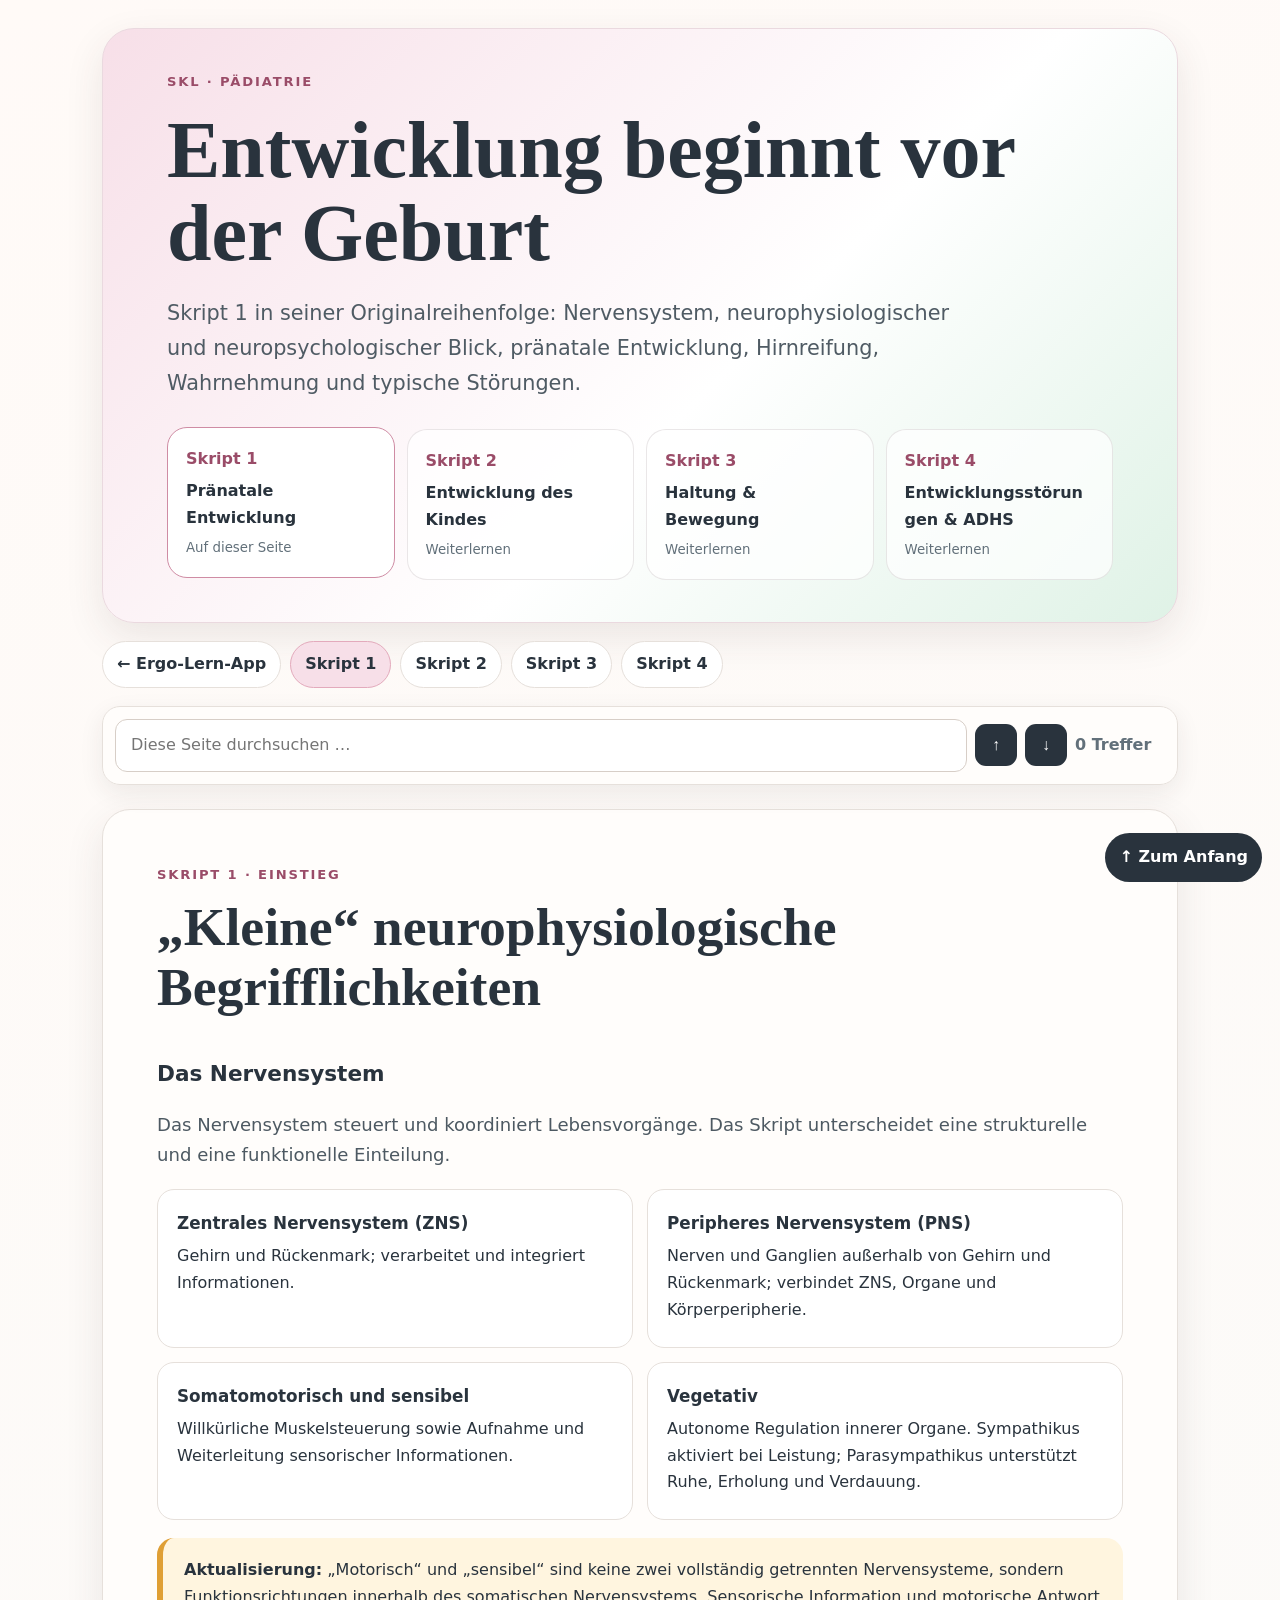
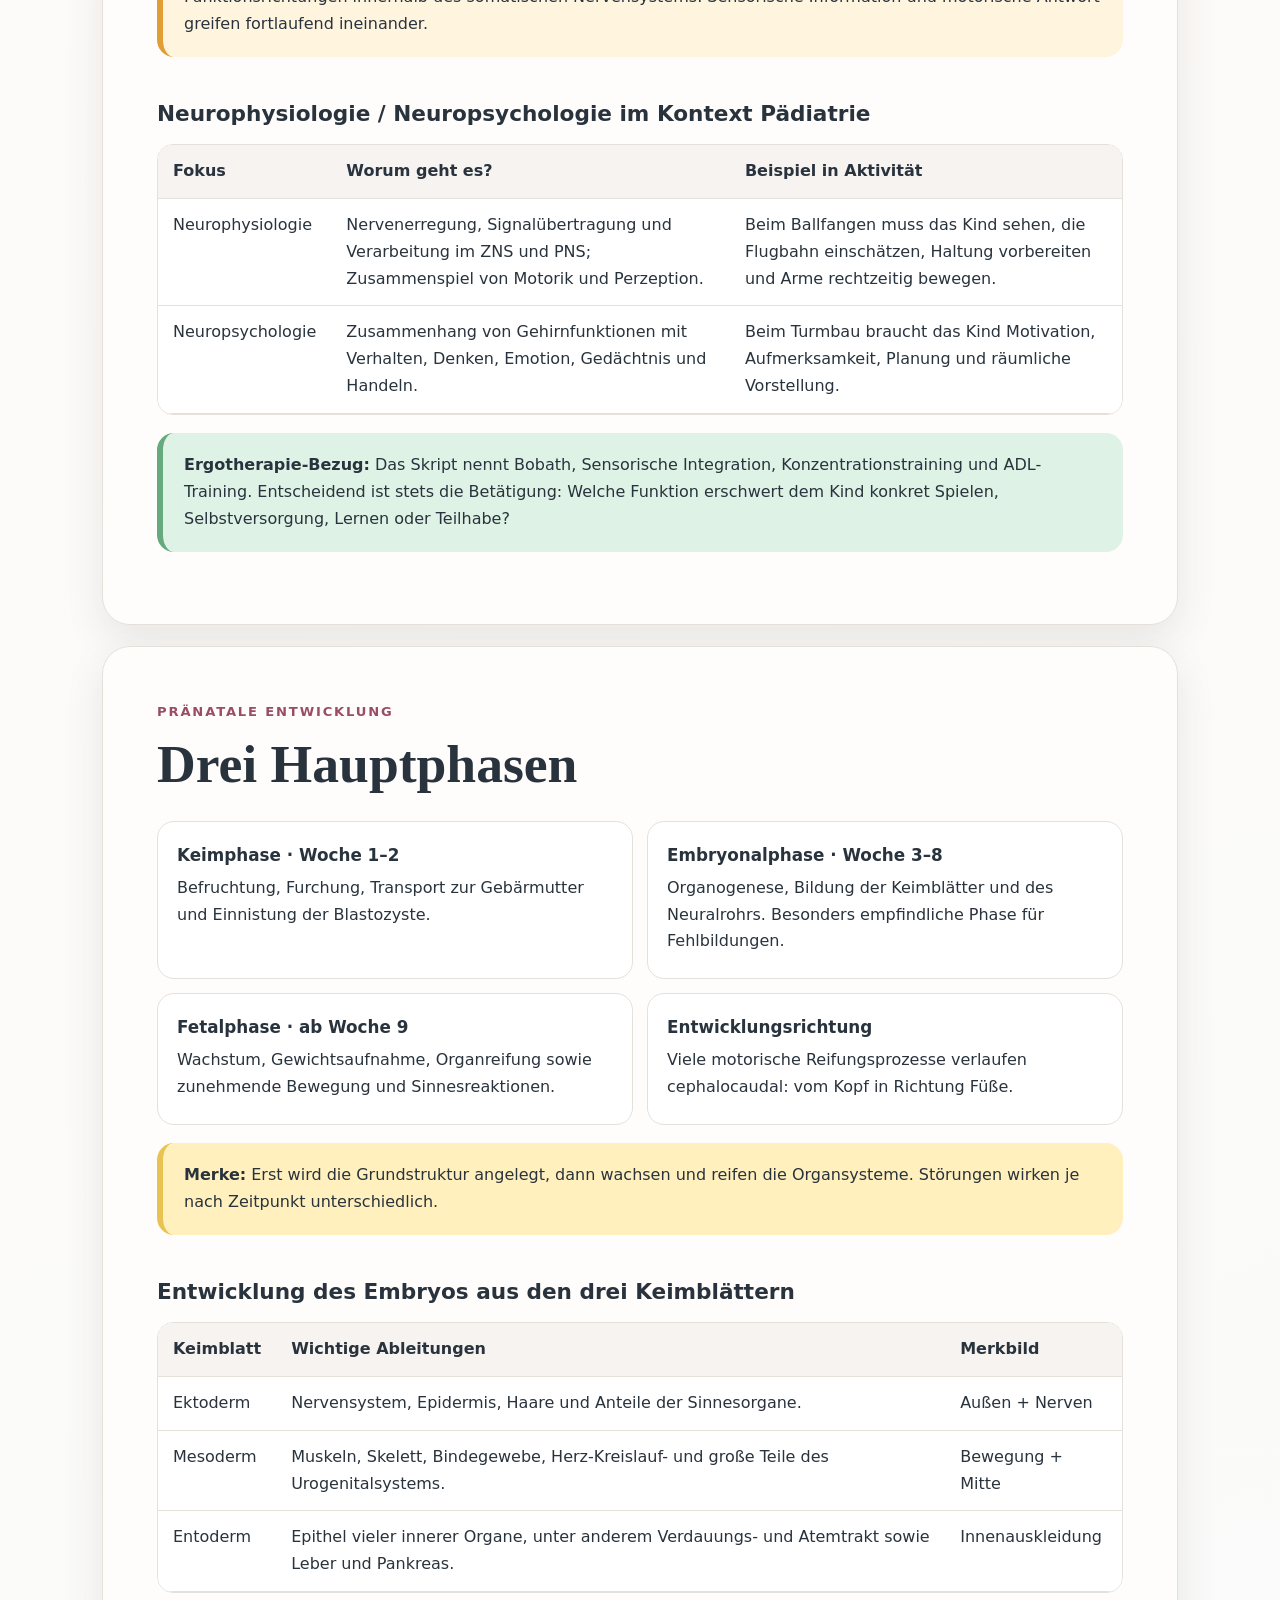
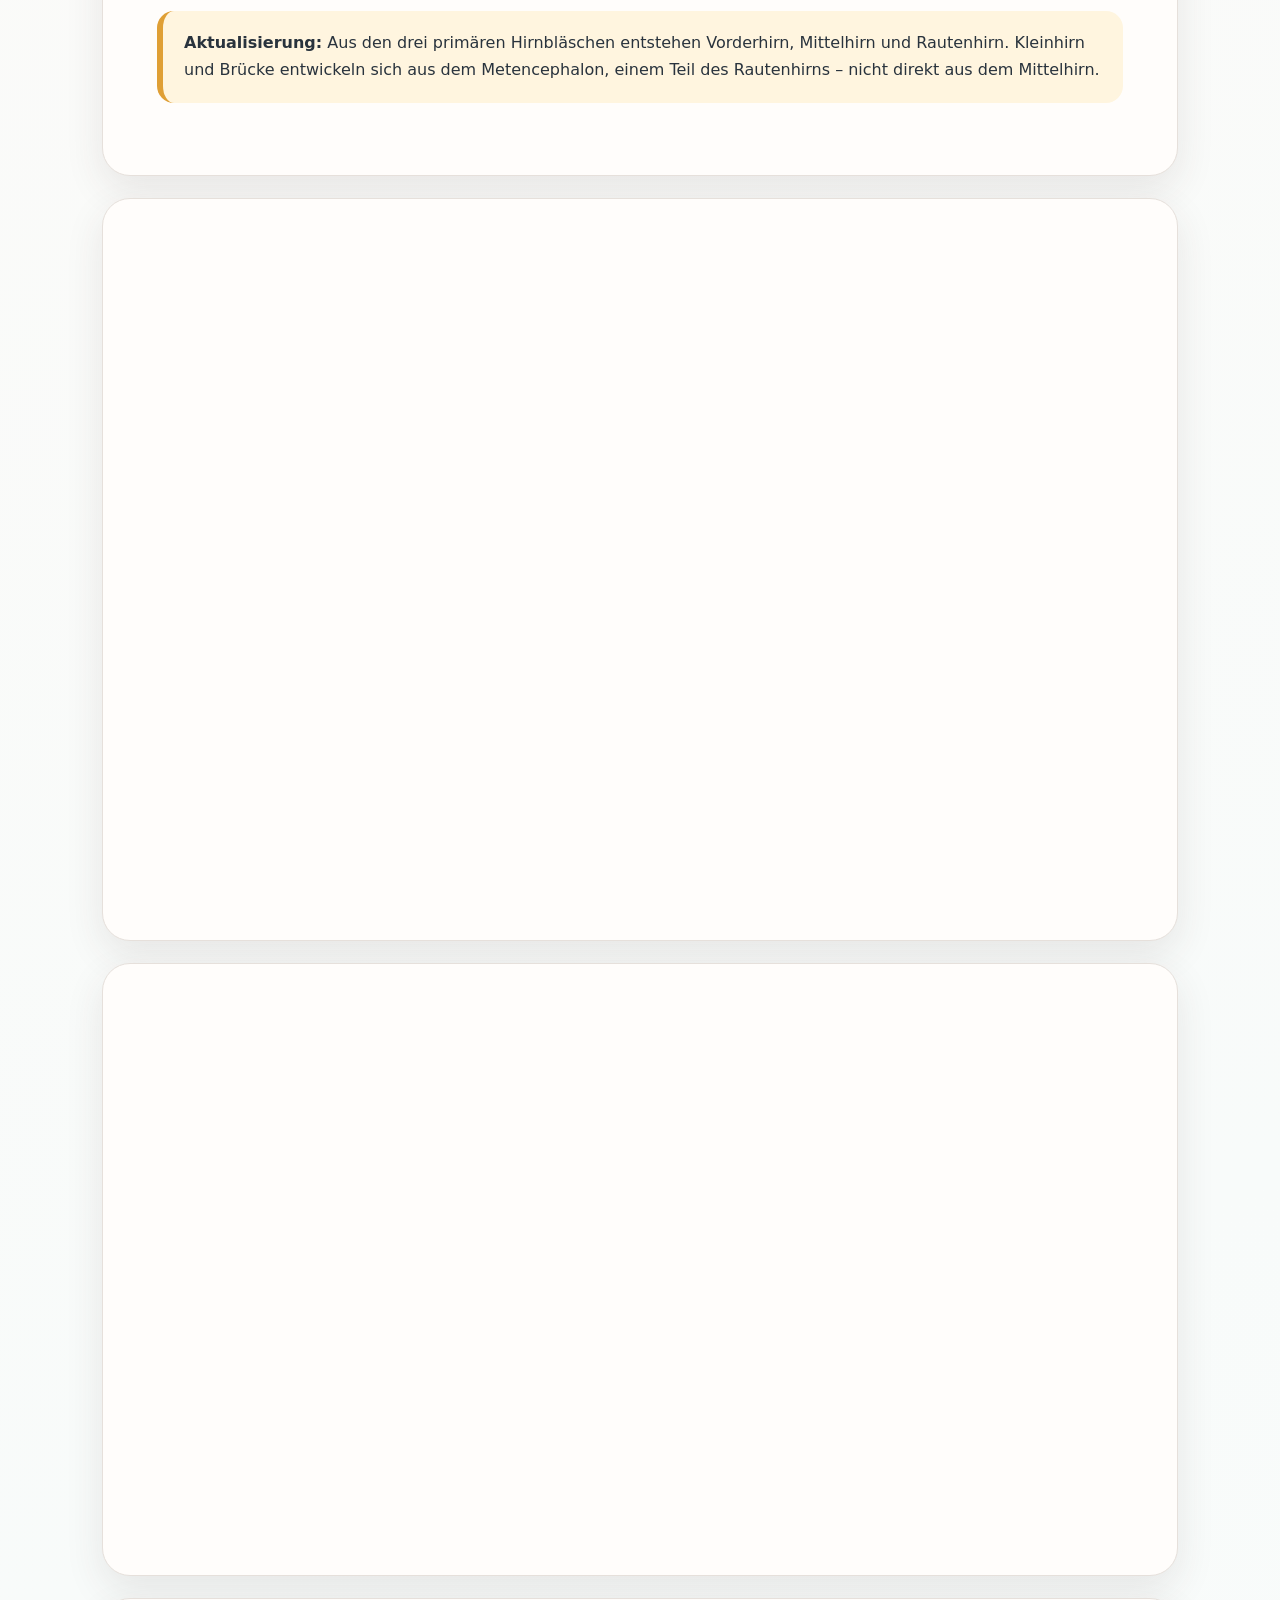
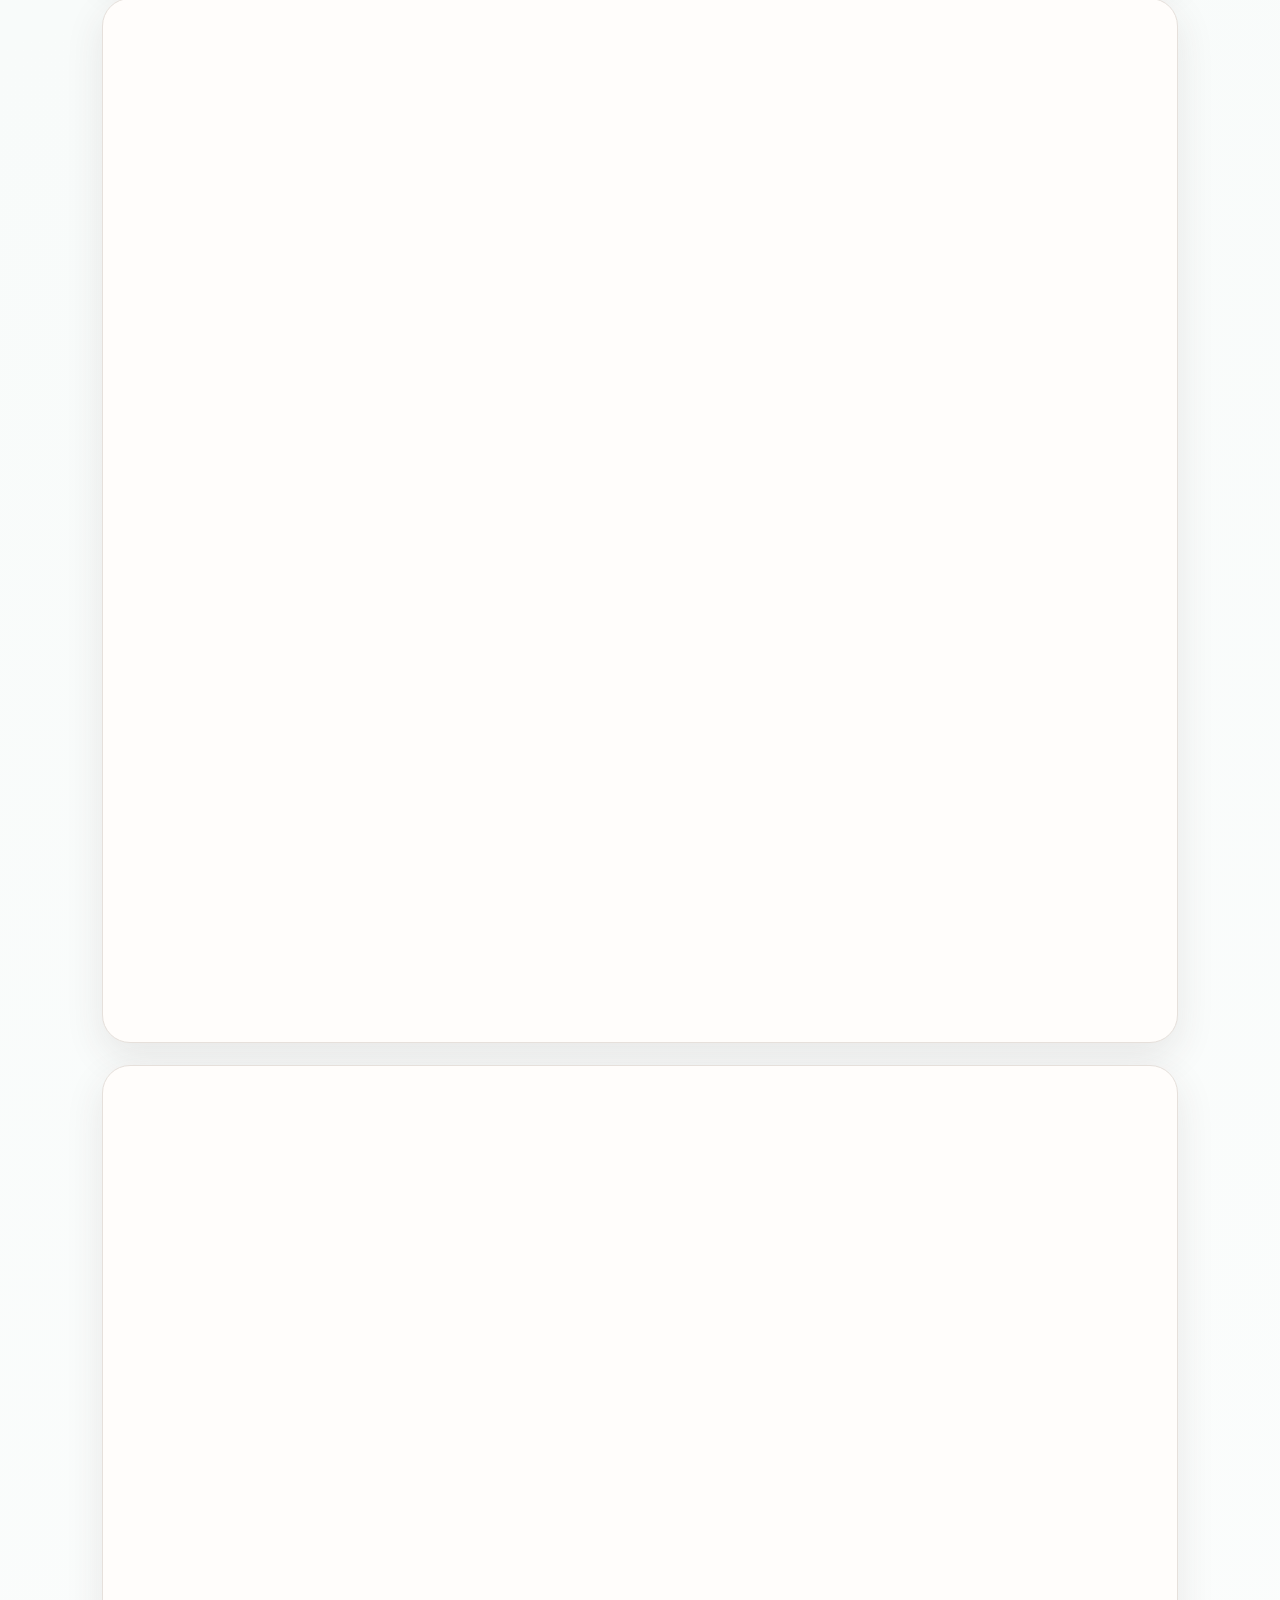
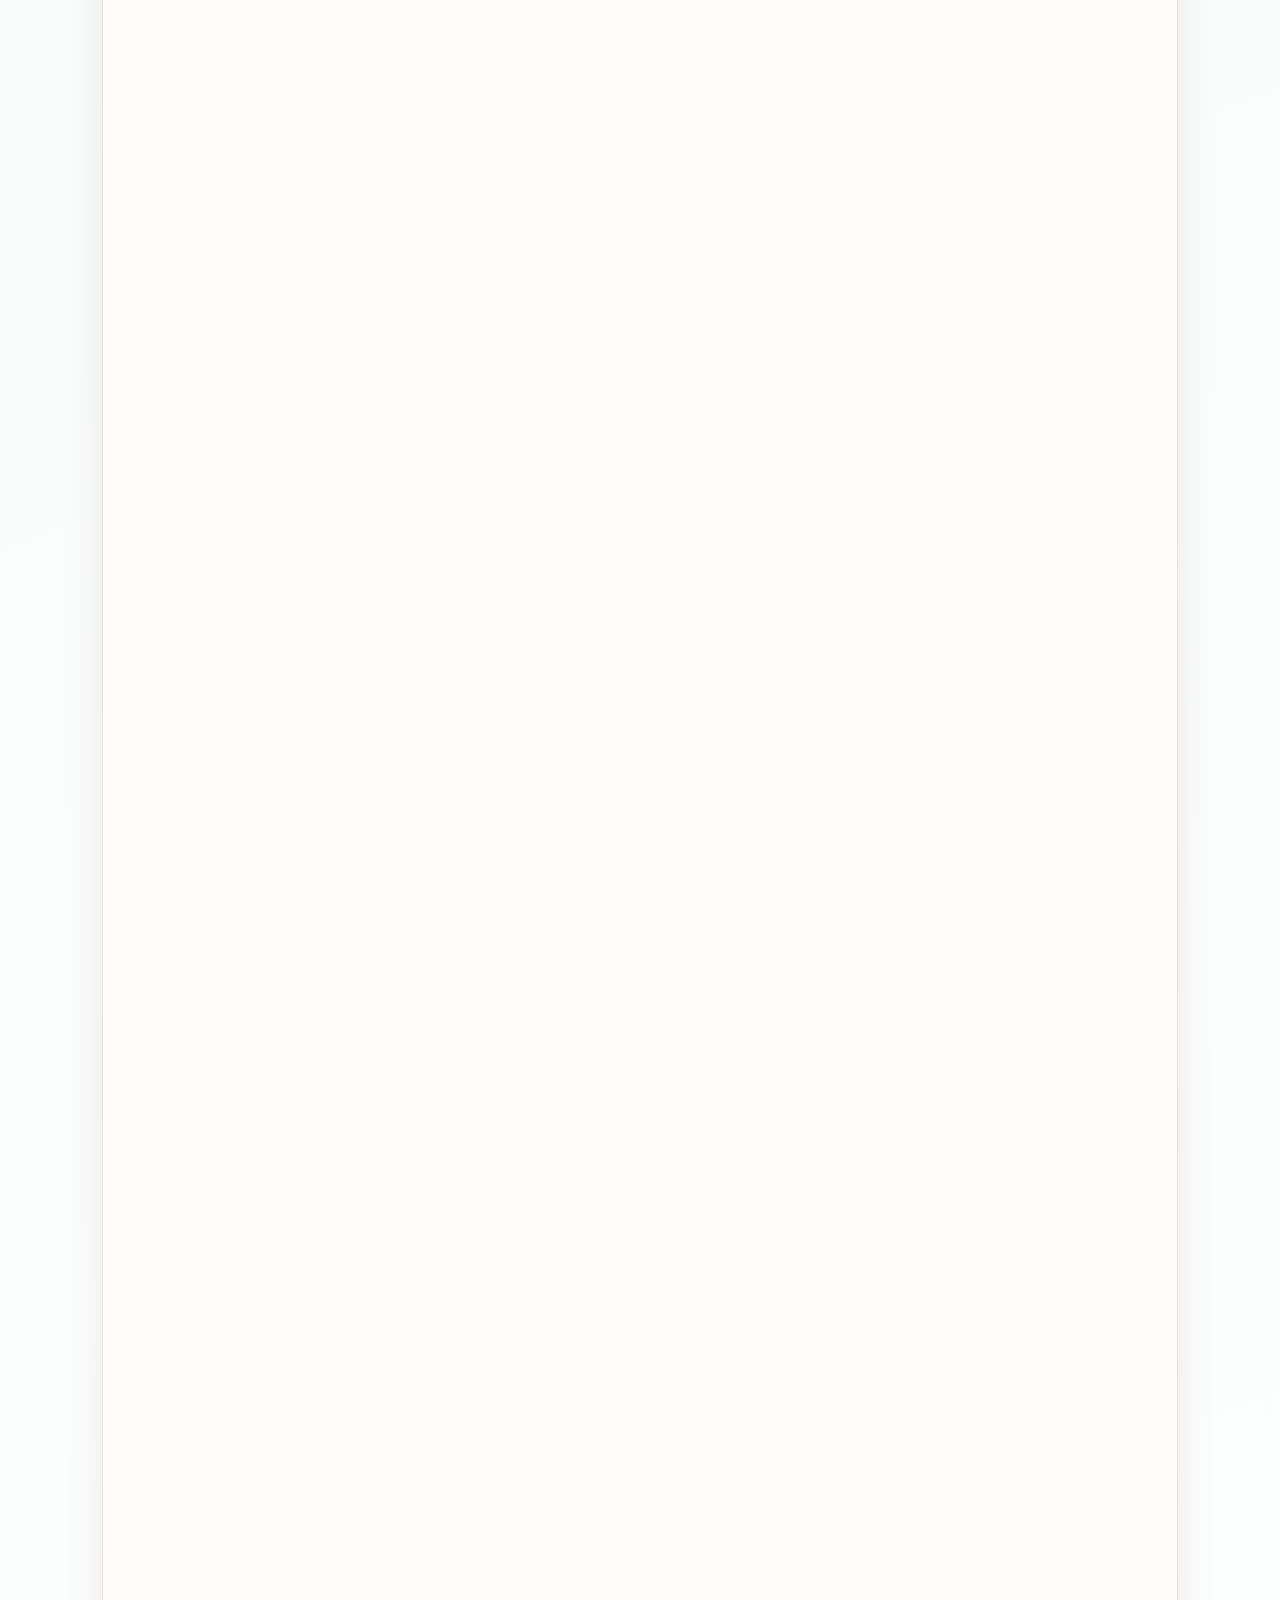
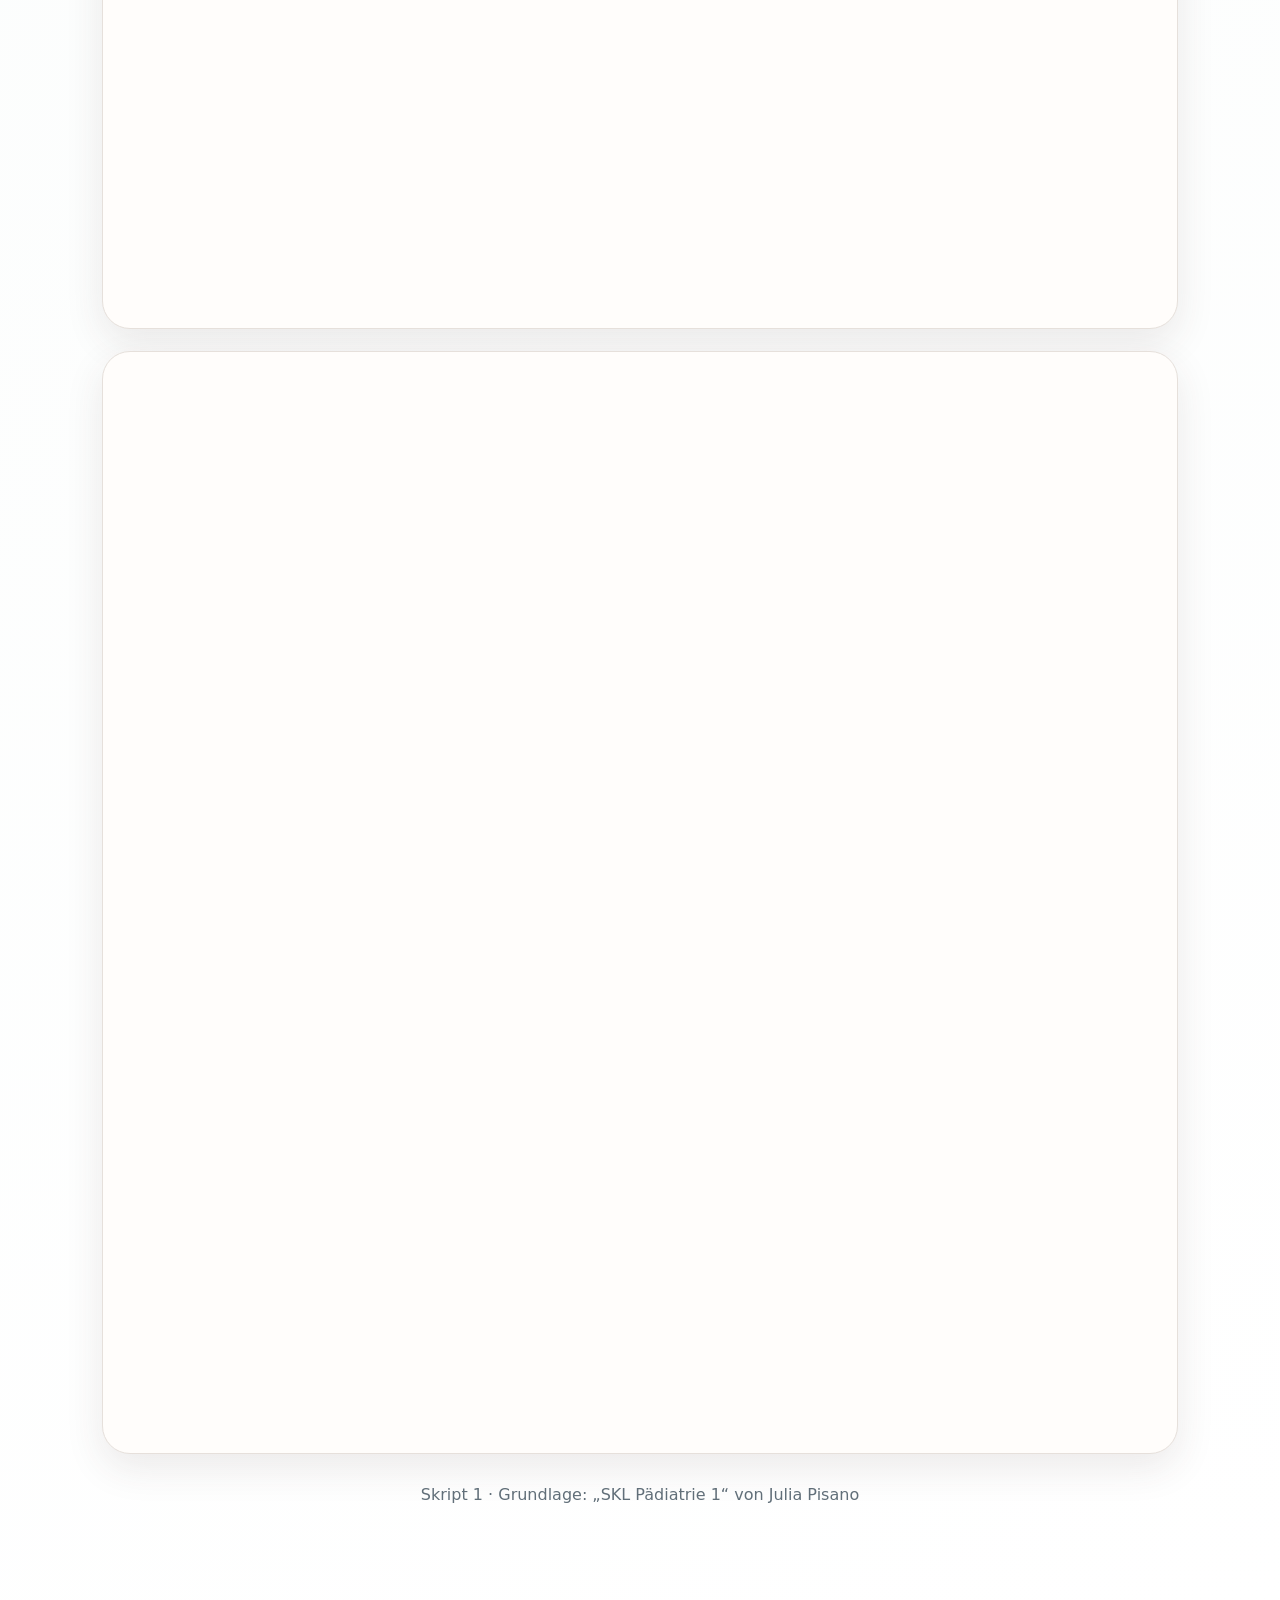
==== commit 759aba76: "Add files via upload" ====
--- a/paediatrie-1.html
+++ b/paediatrie-1.html
@@ -19,4 +19,5 @@
 <h3>Was pränatales Lernen bedeutet</h3><p>Föten reagieren auf wiederkehrende Bewegungs-, Berührungs- und Schallmuster. Bei Habituation nimmt die Reaktion auf einen wiederholt bedeutungslosen Reiz ab. Das zeigt eine einfache Form des Lernens. Nach der Geburt können vertraute akustische Muster wiedererkannt werden. Das ist von einer bewussten autobiografischen Erinnerung zu unterscheiden: Dafür sind später reifende Gedächtnissysteme nötig.</p>
 <h3>Pränatale Störungen ergotherapeutisch einordnen</h3><div class="grid"><div class="card"><h4>Spina bifida</h4><p>Mögliche Folgen sind Paresen, Sensibilitätsstörungen und Blasen-/Darmprobleme. Ergotherapeutisch relevant sind Selbstversorgung, Transfers, Hilfsmittel, Schule und selbstbestimmte Teilhabe.</p></div><div class="card"><h4>Zerebralparese</h4><p>Eine frühe nicht fortschreitende Hirnschädigung beeinflusst Haltung und Bewegung. Ausprägung und Begleitstörungen sind sehr unterschiedlich; Ziele werden aus dem Alltag abgeleitet.</p></div><div class="card"><h4>Trisomie 21</h4><p>Häufig bestehen Hypotonie und ein individuelles Entwicklungsprofil. Förderung verbindet Handfunktion, Selbstständigkeit, Kommunikation und Teilhabe.</p></div><div class="card"><h4>FASD</h4><p>Alkoholexposition kann exekutive Funktionen, Lernen, Regulation und Alltagskompetenz beeinträchtigen. Klare Umweltstrukturen sind oft wichtiger als bloßes Wiederholen.</p></div></div>
 <div class="summary"><strong>Klausurantwort in fünf Schritten:</strong> Begriff definieren, Entwicklungszeitraum nennen, biologischen Zusammenhang erklären, mögliche Funktionsfolgen beschreiben und einen konkreten Ergotherapie-Bezug herstellen.</div></section>
+<section class="chapter" id="skriptaufgaben"><div class="eyebrow">Pränatale Entwicklung · Teil 2</div><h2>Neurulation, Arbeitsaufträge und Krankheitsbilder</h2><h3>Gastrulation und Neurulation</h3><p>Bei der Gastrulation entstehen Ektoderm, Mesoderm und Entoderm. Während der Neurulation formt sich aus dem Ektoderm die Neuralplatte, anschließend Neuralrinne und Neuralrohr. Schließt sich der vordere Neuroporus nicht, entstehen schwere Fehlbildungen des Gehirns; ein unvollständiger Verschluss im hinteren Bereich kann zu Formen der Spina bifida führen.</p><div class="callout"><strong>Arbeitsfragen aus dem Skript:</strong> Gastrulation definieren; Bedeutung der drei Keimblätter erklären; Neurulation beschreiben; Neuralrohrdefekte und die Folgen eines betroffenen anterioren bzw. posterioren Neuroporus unterscheiden; Bedeutung für die Ergotherapie ableiten.</div><div class="table-wrap"><table><thead><tr><th>Störung</th><th>Entwicklungsbezug</th><th>Ergotherapeutische Relevanz</th></tr></thead><tbody><tr><td>Spina bifida / Myelomeningozele</td><td>Unvollständiger Neuralrohrverschluss.</td><td>Mobilität, Sensibilität, Blasen-/Darmmanagement, ADL und Hilfsmittel.</td></tr><tr><td>Zerebralparese / Migrationsstörung</td><td>Frühe Schädigung bzw. atypische Organisation motorischer Netzwerke.</td><td>Tonus, Haltung, Handfunktion, Mundmotorik und selbstständige Betätigung.</td></tr><tr><td>Mikrozephalie</td><td>Vermindertes Kopfwachstum mit sehr unterschiedlicher Ursache.</td><td>Globales Entwicklungsprofil, Lernen, Kommunikation und Familienunterstützung.</td></tr><tr><td>Trisomie 21 / Fragiles X</td><td>Chromosomale bzw. genetische Veränderung.</td><td>Individuelles Profil von Motorik, Kognition, Sensorik und Alltag.</td></tr><tr><td>FASD</td><td>Pränatale Alkoholexposition.</td><td>Exekutive Funktionen, Regulation, Lernen und verlässliche Umweltstruktur.</td></tr></tbody></table></div></section>
 </main><div class="footer">Skript 1 · Grundlage: „SKL Pädiatrie 1“ von Julia Pisano</div></div><a class="back-to-top" href="#anfang">↑ Zum Anfang</a><script src="paediatrie.js"></script></body></html>
